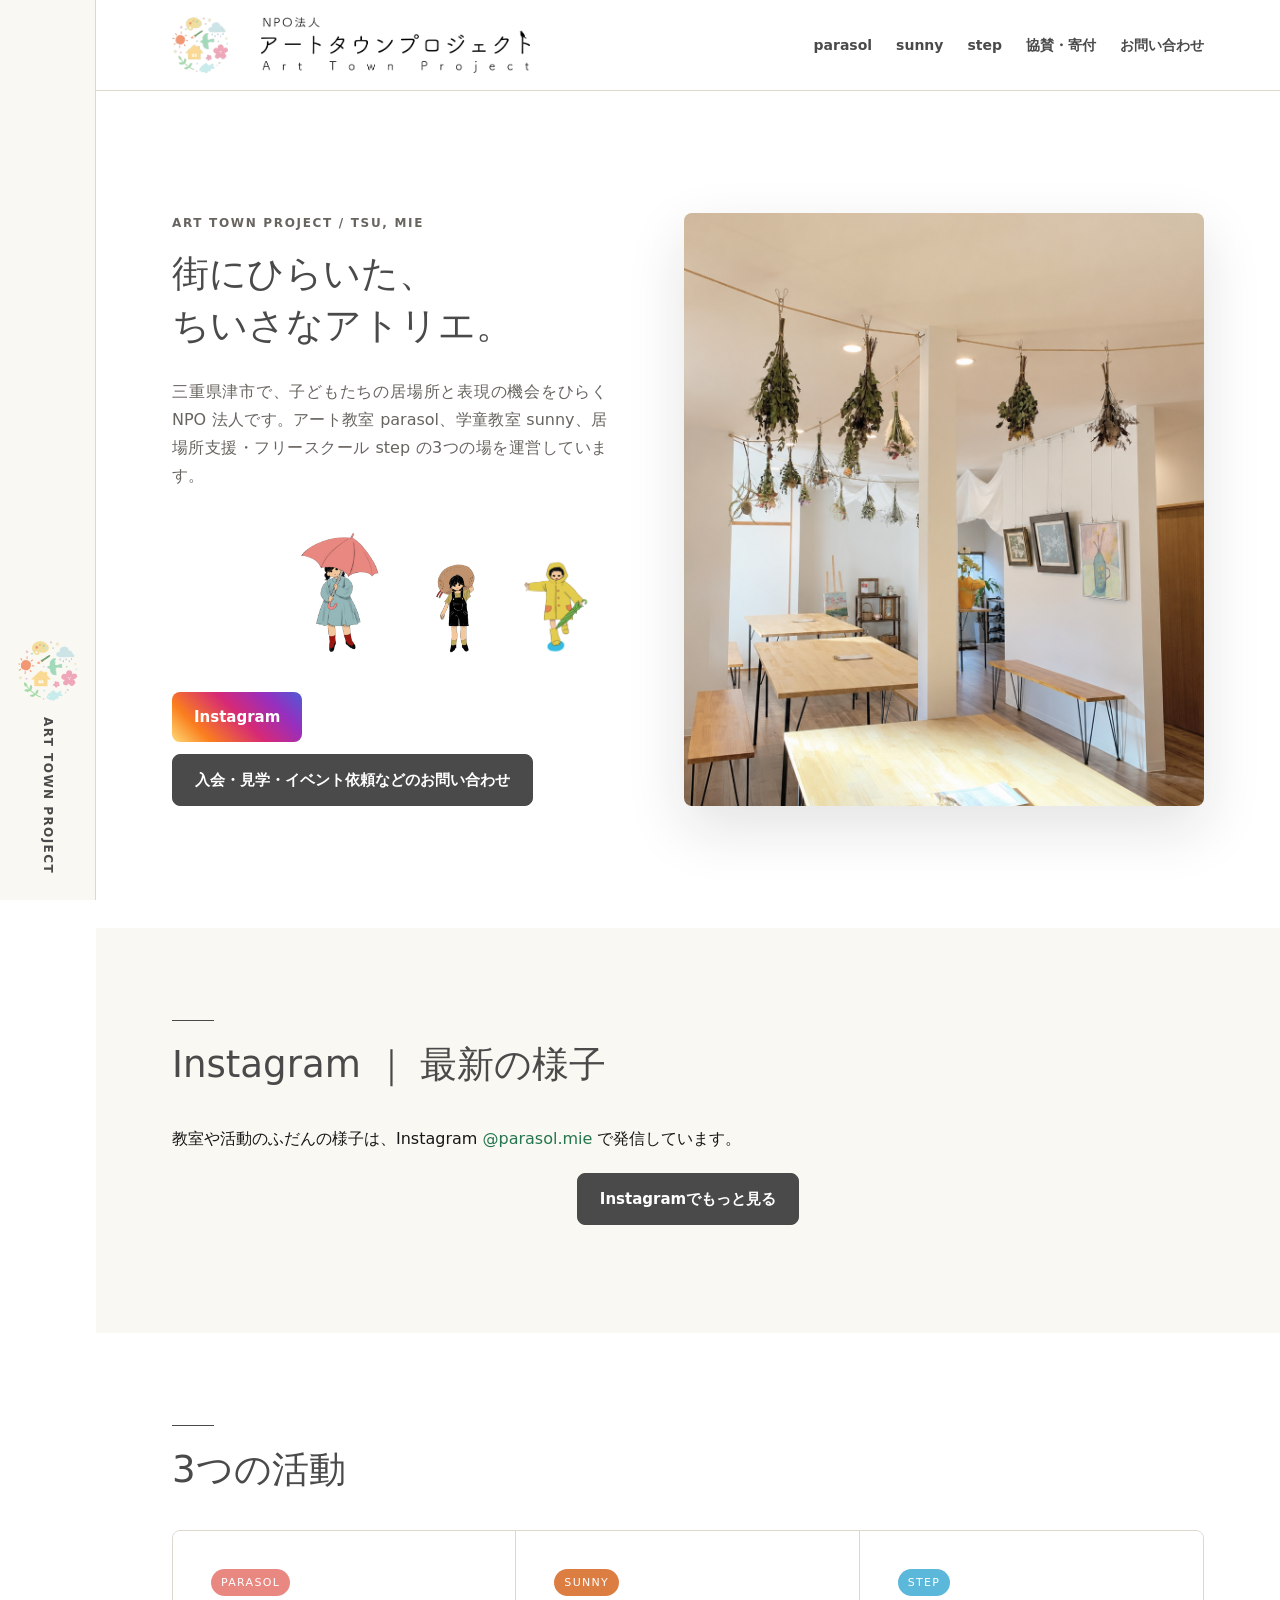
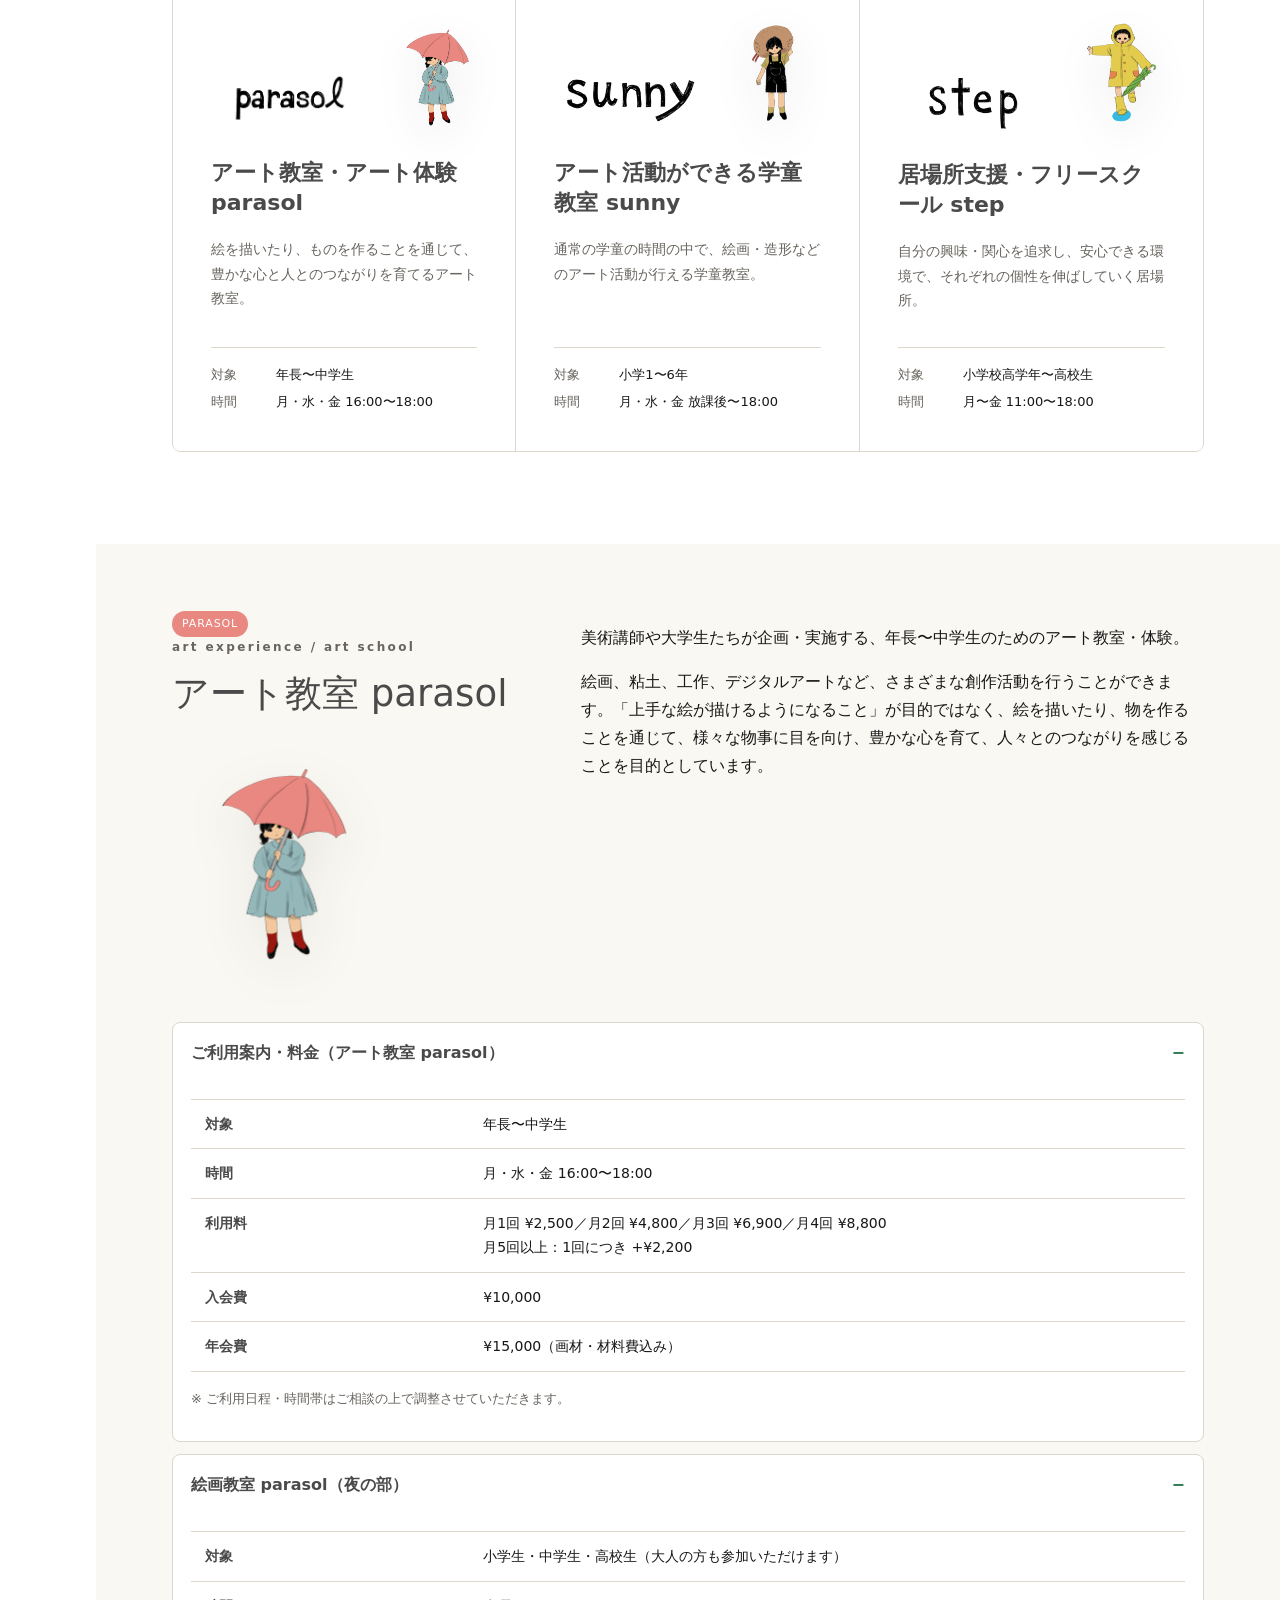
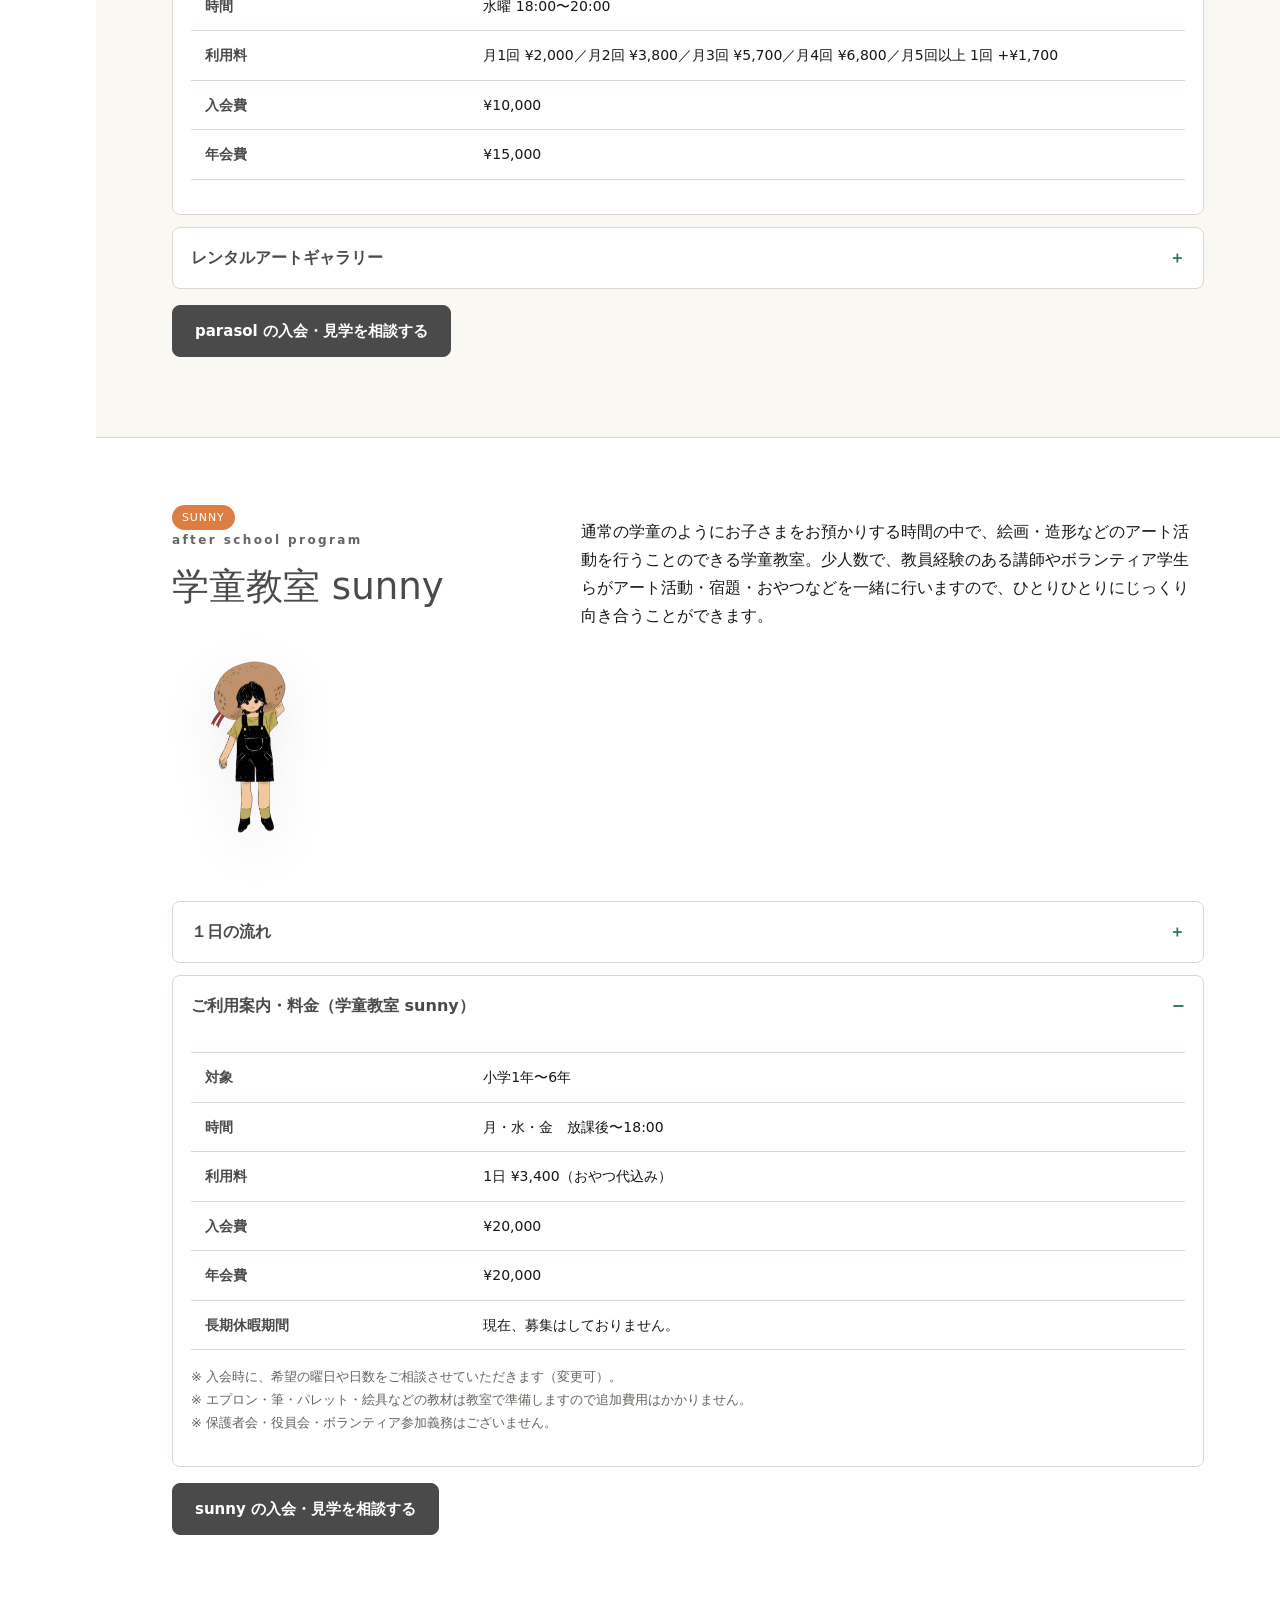
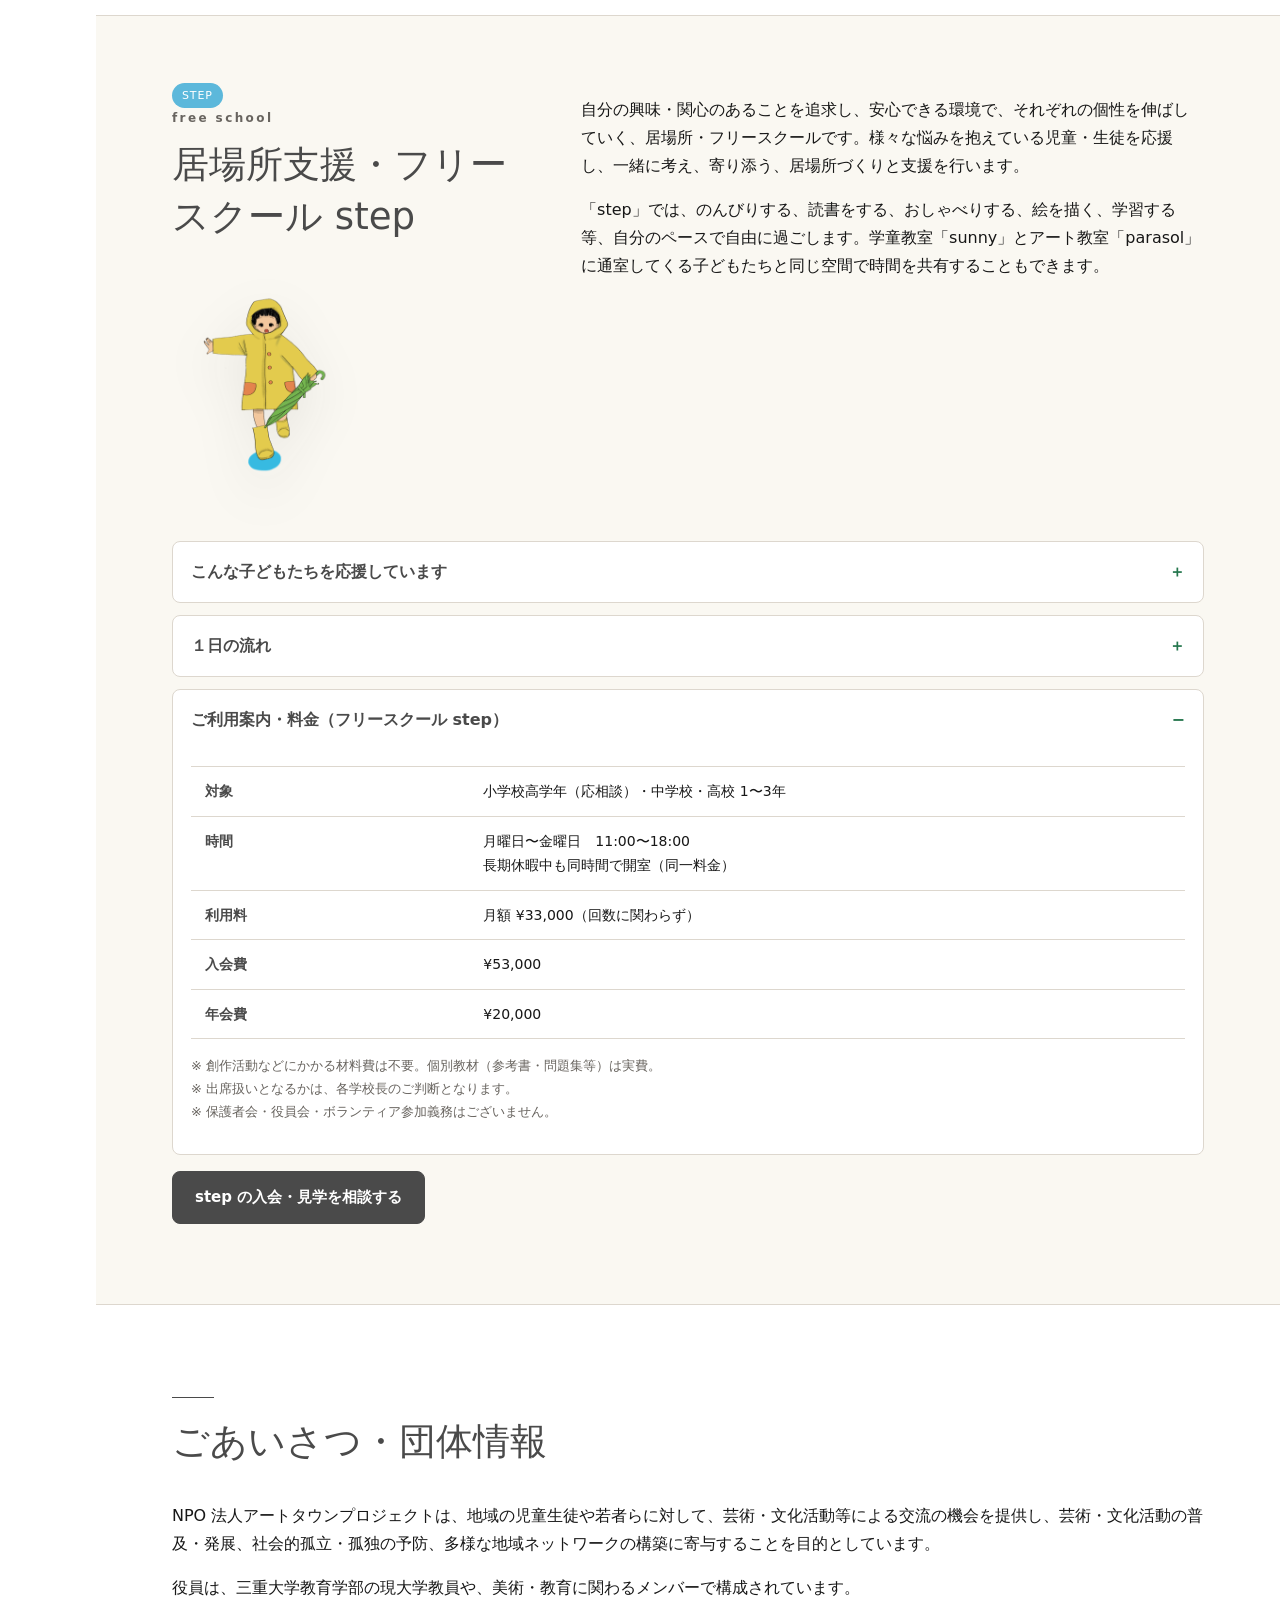
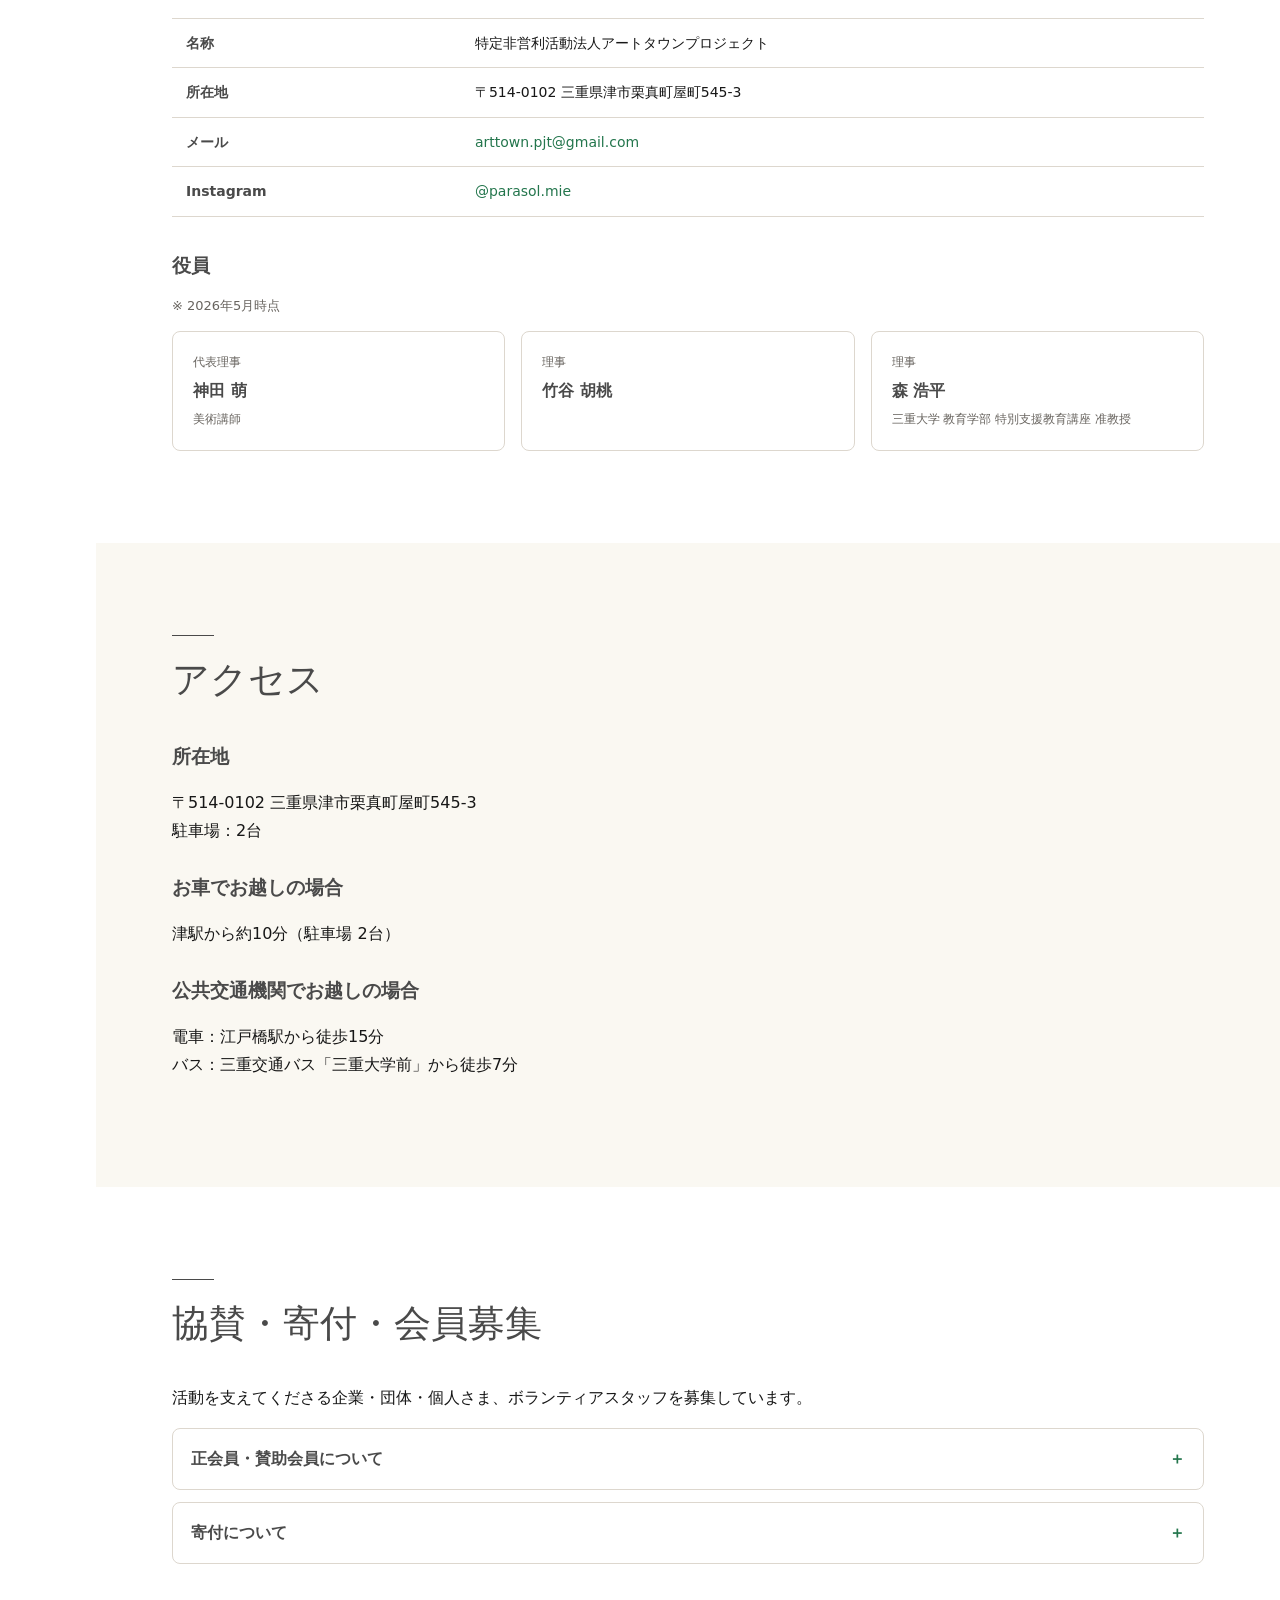
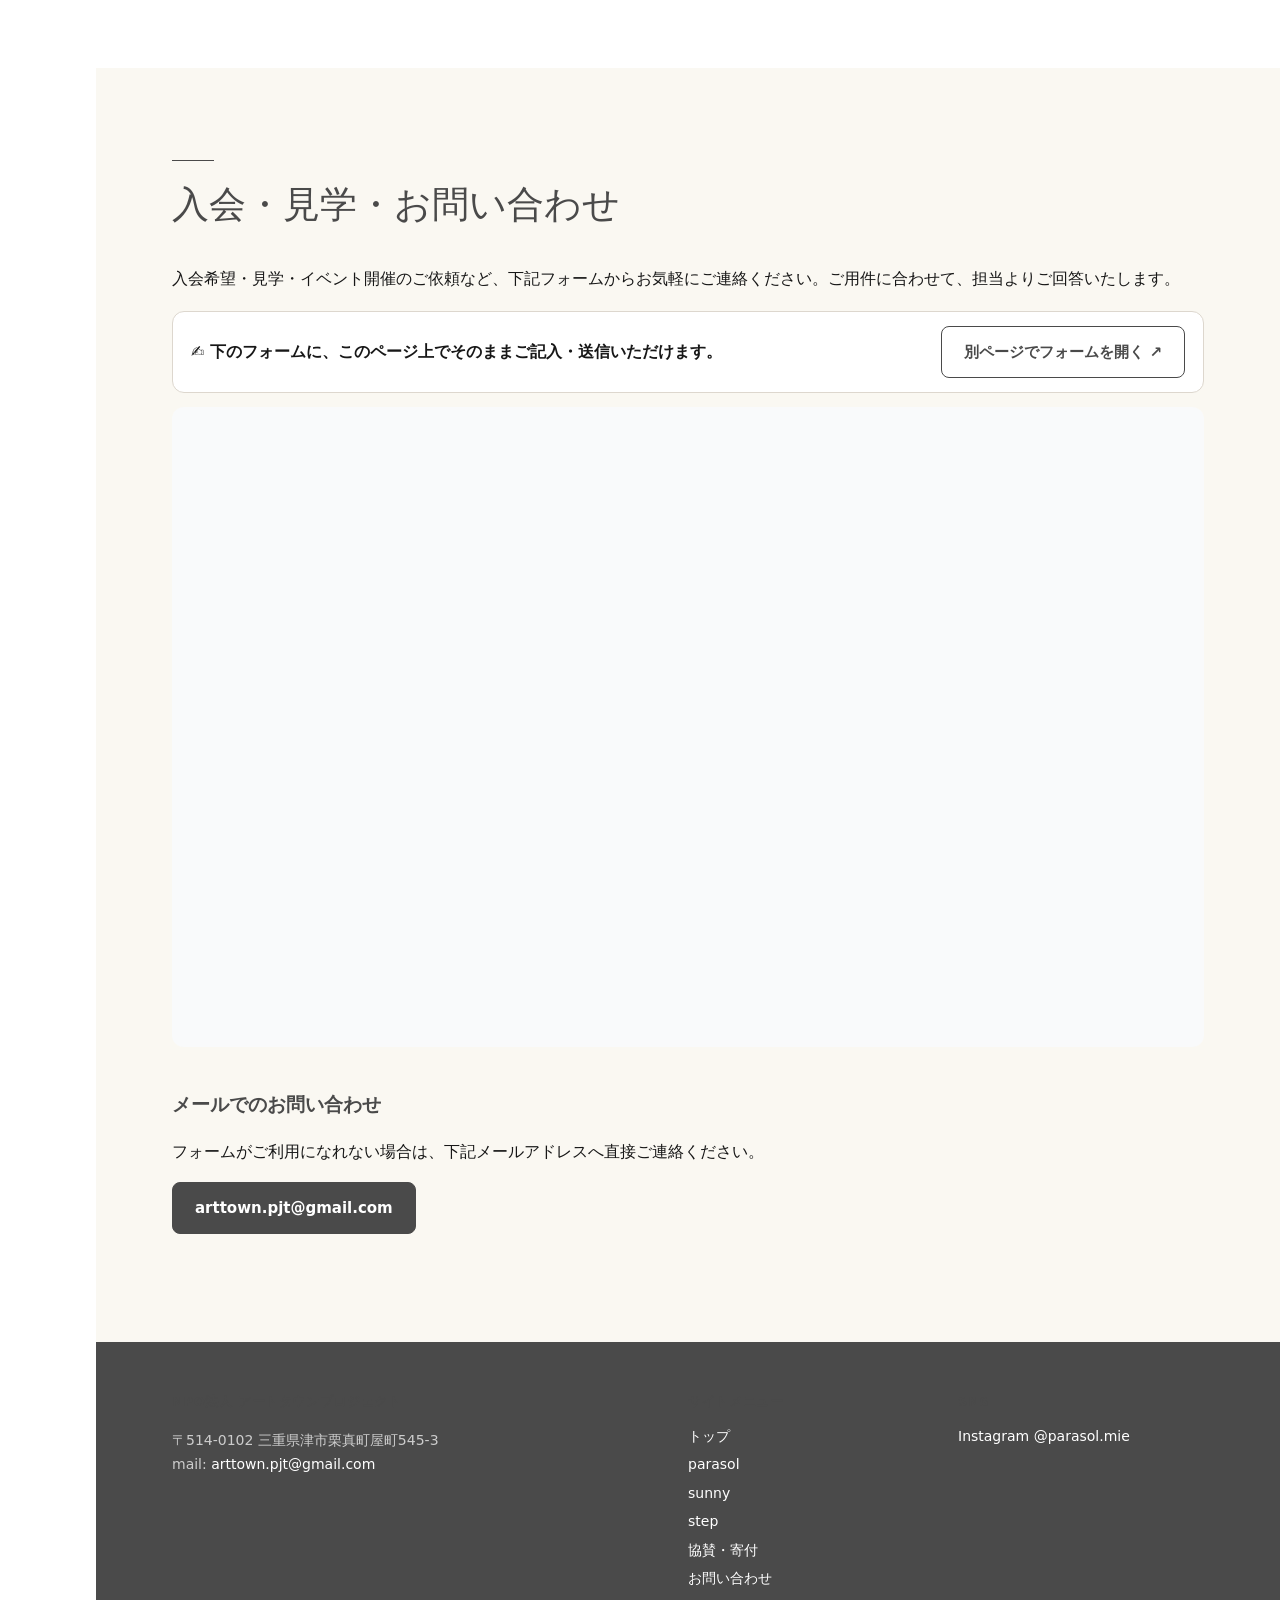
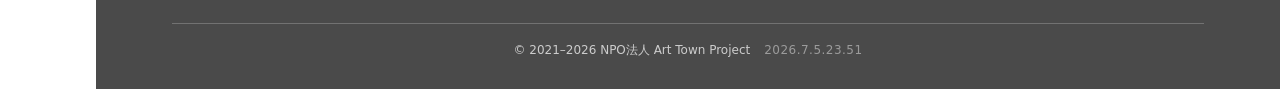
==== index.html @ 67a37d70 "sunny曜日を月水金に／step料金表の並び／ヒーローのキャラ大きさをparasolに統一 Co-Authored-By: Claude Opus 4.8 (1M context) <noreply" ====
<!DOCTYPE html>
<html lang="ja">
<head>
<meta charset="UTF-8">
<meta name="viewport" content="width=device-width, initial-scale=1.0">
<title>津市のアート教室・学童・フリースクール｜NPO法人アートタウンプロジェクト</title>
<meta name="description" content="三重県津市のNPO法人アートタウンプロジェクト。アート教室 parasol、学童教室 sunny、居場所支援・フリースクール step を運営しています。入会・見学のご相談を受け付けています。">
<link rel="canonical" href="https://arttownpjt.net/">
<meta property="og:site_name" content="NPO法人アートタウンプロジェクト">
<meta property="og:type" content="website">
<meta property="og:title" content="津市のアート教室・学童・フリースクール｜NPO法人アートタウンプロジェクト">
<meta property="og:description" content="三重県津市で、アート教室 parasol、学童教室 sunny、居場所支援・フリースクール step を運営しています。">
<meta property="og:url" content="https://arttownpjt.net/">
<meta property="og:image" content="https://arttownpjt.net/assets/img/hero-art-table.jpg">
<meta name="twitter:card" content="summary_large_image">
<meta name="twitter:title" content="津市のアート教室・学童・フリースクール｜NPO法人アートタウンプロジェクト">
<meta name="twitter:description" content="三重県津市で、子どもたちの居場所と表現の機会をひらくNPO法人です。">
<meta name="twitter:image" content="https://arttownpjt.net/assets/img/hero-art-table.jpg">
<link rel="icon" href="assets/img/logo-arttown-mark.png" type="image/png">
<link rel="apple-touch-icon" href="assets/img/logo-arttown-mark.png">
<link rel="preload" as="image" href="assets/img/hero-art-table.jpg">
<link rel="stylesheet" href="assets/css/style.css?v=20260705-20">
<script type="application/ld+json">
{
  "@context": "https://schema.org",
  "@type": "NGO",
  "@id": "https://arttownpjt.net/#organization",
  "name": "NPO法人アートタウンプロジェクト",
  "alternateName": "Art Town Project",
  "url": "https://arttownpjt.net/",
  "email": "arttown.pjt@gmail.com",
  "sameAs": ["https://www.instagram.com/parasol.mie/"],
  "address": {
    "@type": "PostalAddress",
    "postalCode": "514-0102",
    "addressRegion": "三重県",
    "addressLocality": "津市",
    "streetAddress": "栗真町屋町545-3",
    "addressCountry": "JP"
  },
  "areaServed": "三重県津市",
  "hasOfferCatalog": {
    "@type": "OfferCatalog",
    "name": "運営事業",
    "itemListElement": [
      {
        "@type": "Service",
        "name": "アート教室・アート体験 parasol",
        "serviceType": "アート教室",
        "areaServed": "三重県津市",
        "provider": {"@id": "https://arttownpjt.net/#organization"}
      },
      {
        "@type": "Service",
        "name": "アート活動ができる学童教室 sunny",
        "serviceType": "学童教室",
        "areaServed": "三重県津市",
        "provider": {"@id": "https://arttownpjt.net/#organization"}
      },
      {
        "@type": "Service",
        "name": "居場所支援・フリースクール step",
        "serviceType": "フリースクール",
        "areaServed": "三重県津市",
        "provider": {"@id": "https://arttownpjt.net/#organization"}
      }
    ]
  }
}
</script>
</head>
<body class="page-home">

<aside class="site-rail" aria-hidden="true">
  <img src="assets/img/logo-arttown-mark.png?v=2" alt="">
  <span>ART TOWN PROJECT</span>
</aside>

<header class="site-header">
  <div class="inner">
    <a href="#top" class="brand" aria-label="NPO法人アートタウンプロジェクト トップへ">
      <img src="assets/img/logo-arttown-full.png?v=6" alt="NPO法人アートタウンプロジェクト" width="358" height="56">
    </a>
    <nav class="site-nav" aria-label="メインナビ">
      <ul>
        <li><a href="#parasol">parasol</a></li>
        <li><a href="#sunny">sunny</a></li>
        <li><a href="#step">step</a></li>
        <li><a href="#others">協賛・寄付</a></li>
        <li><a href="#contact">お問い合わせ</a></li>
      </ul>
    </nav>
  </div>
</header>

<section class="hero" id="top">
  <div class="container hero-grid">
    <div class="hero-copy">
      <p class="eyebrow">ART TOWN PROJECT / TSU, MIE</p>
      <h1><span class="nw">街にひらいた、</span><br><span class="nw">ちいさなアトリエ。</span></h1>
      <p class="lead">三重県津市で、子どもたちの居場所と表現の機会をひらく NPO 法人です。アート教室 parasol、学童教室 sunny、居場所支援・フリースクール step の3つの場を運営しています。</p>
      <div class="hero-characters">
        <img src="assets/img/character-parasol.png" alt="parasol キャラクター">
        <img src="assets/img/character-sunny.png" alt="sunny キャラクター">
        <img src="assets/img/character-step.png" alt="step キャラクター">
      </div>
      <div class="cta-row">
        <a class="btn btn-instagram" href="https://www.instagram.com/parasol.mie/" target="_blank" rel="noopener">Instagram</a>
        <a class="btn btn-primary" href="#contact">入会・見学・イベント依頼などのお問い合わせ</a>
      </div>
    </div>
    <div class="hero-poster" aria-label="アート素材のイメージ"></div>
  </div>
</section>

<div class="mobile-sticky-cta" aria-label="お問い合わせへのショートカット">
  <a class="btn btn-primary" href="#contact">お問い合わせ</a>
</div>

<section id="instagram" class="alt">
  <div class="container">
    <h2 class="section-title">Instagram ｜ 最新の様子</h2>
    <p>教室や活動のふだんの様子は、Instagram <a href="https://www.instagram.com/parasol.mie/" target="_blank" rel="noopener">@parasol.mie</a> で発信しています。</p>

    <!-- Behold Instagram ウィジェット（feed: parasol.mie） -->
    <behold-widget feed-id="oumgyuxvXmc6y8mvgdTj"></behold-widget>
    <script>
      (() => {
        const d = document, s = d.createElement("script");
        s.type = "module";
        s.src = "https://w.behold.so/widget.js";
        d.head.append(s);
      })();
    </script>

    <p class="insta-more">
      <a class="btn btn-primary" href="https://www.instagram.com/parasol.mie/" target="_blank" rel="noopener">Instagramでもっと見る</a>
    </p>
  </div>
</section>

<section id="about">
  <div class="container">
    <h2 class="section-title">3つの活動</h2>
    <div class="service-grid">

      <a class="service-card parasol" href="#parasol">
        <span class="tag">PARASOL</span>
        <div class="service-identity">
          <img class="service-logo" src="assets/img/logo-parasol.png" alt="parasol" width="280" height="105">
          <img class="service-character" src="assets/img/character-parasol.png" alt="parasolのテーマキャラクター" width="445" height="482">
        </div>
        <h3>アート教室・アート体験 parasol</h3>
        <p class="desc">絵を描いたり、ものを作ることを通じて、豊かな心と人とのつながりを育てるアート教室。</p>
        <div class="meta">
          <dl>
            <dt>対象</dt><dd>年長〜中学生</dd>
            <dt>時間</dt><dd>月・水・金 16:00〜18:00</dd>
          </dl>
        </div>
      </a>

      <a class="service-card sunny" href="#sunny">
        <span class="tag">SUNNY</span>
        <div class="service-identity">
          <img class="service-logo" src="assets/img/logo-sunny.png" alt="sunny" width="280" height="90">
          <img class="service-character" src="assets/img/character-sunny.png" alt="sunnyのテーマキャラクター" width="316" height="439">
        </div>
        <h3>アート活動ができる学童教室 sunny</h3>
        <p class="desc">通常の学童の時間の中で、絵画・造形などのアート活動が行える学童教室。</p>
        <div class="meta">
          <dl>
            <dt>対象</dt><dd>小学1〜6年</dd>
            <dt>時間</dt><dd>月・水・金 放課後〜18:00</dd>
          </dl>
        </div>
      </a>

      <a class="service-card step" href="#step">
        <span class="tag">STEP</span>
        <div class="service-identity">
          <img class="service-logo" src="assets/img/logo-step.png" alt="step" width="280" height="90">
          <img class="service-character" src="assets/img/character-step.png" alt="stepのテーマキャラクター" width="408" height="501">
        </div>
        <h3>居場所支援・フリースクール step</h3>
        <p class="desc">自分の興味・関心を追求し、安心できる環境で、それぞれの個性を伸ばしていく居場所。</p>
        <div class="meta">
          <dl>
            <dt>対象</dt><dd>小学校高学年〜高校生</dd>
            <dt>時間</dt><dd>月〜金 11:00〜18:00</dd>
          </dl>
        </div>
      </a>

    </div>
  </div>
</section>

<!-- ===== Parasol ===== -->
<section class="service-block parasol alt" id="parasol">
  <div class="container">
    <div class="lead-row">
      <div class="lead-col">
        <span class="badge parasol">PARASOL</span>
        <div class="name-en">art experience / art school</div>
        <h2>アート教室 parasol</h2>
        <img class="section-character parasol-character" src="assets/img/character-parasol.png" alt="parasolのテーマキャラクター" width="445" height="482">
      </div>
      <div>
        <p>美術講師や大学生たちが企画・実施する、年長〜中学生のためのアート教室・体験。</p>
        <p>絵画、粘土、工作、デジタルアートなど、さまざまな創作活動を行うことができます。「上手な絵が描けるようになること」が目的ではなく、絵を描いたり、物を作ることを通じて、様々な物事に目を向け、豊かな心を育て、人々とのつながりを感じることを目的としています。</p>
      </div>
    </div>

    <details class="accordion" open>
      <summary>ご利用案内・料金（アート教室 parasol）</summary>
      <div class="acc-body">
        <table class="info-table">
          <tr><th>対象</th><td>年長〜中学生</td></tr>
          <tr><th>時間</th><td>月・水・金 16:00〜18:00</td></tr>
          <tr><th>利用料</th><td>
            月1回 ¥2,500／月2回 ¥4,800／月3回 ¥6,900／月4回 ¥8,800<br>
            月5回以上：1回につき +¥2,200
          </td></tr>
          <tr><th>入会費</th><td>¥10,000</td></tr>
          <tr><th>年会費</th><td>¥15,000（画材・材料費込み）</td></tr>
        </table>
        <p class="note">※ ご利用日程・時間帯はご相談の上で調整させていただきます。</p>
      </div>
    </details>

    <details class="accordion" open>
      <summary>絵画教室 parasol（夜の部）</summary>
      <div class="acc-body">
        <table class="info-table">
          <tr><th>対象</th><td>小学生・中学生・高校生（大人の方も参加いただけます）</td></tr>
          <tr><th>時間</th><td>水曜 18:00〜20:00</td></tr>
          <tr><th>利用料</th><td>月1回 ¥2,000／月2回 ¥3,800／月3回 ¥5,700／月4回 ¥6,800／月5回以上 1回 +¥1,700</td></tr>
          <tr><th>入会費</th><td>¥10,000</td></tr>
          <tr><th>年会費</th><td>¥15,000</td></tr>
        </table>
      </div>
    </details>

    <details class="accordion">
      <summary>レンタルアートギャラリー</summary>
      <div class="acc-body">
        <p>個人でも、団体でも、あなたの作品を展示してみませんか？お気軽にご相談ください。</p>
        <table class="info-table">
          <tr><th>半日</th><td>¥3,000</td></tr>
          <tr><th>一日</th><td>¥6,000</td></tr>
        </table>
        <p class="note">物販も可能です。</p>
      </div>
    </details>

    <p class="mt-2"><a class="btn btn-primary" href="#contact">parasol の入会・見学を相談する</a></p>
  </div>
</section>

<!-- ===== Sunny ===== -->
<section class="service-block sunny" id="sunny">
  <div class="container">
    <div class="lead-row">
      <div class="lead-col">
        <span class="badge sunny">SUNNY</span>
        <div class="name-en">after school program</div>
        <h2>学童教室 sunny</h2>
        <img class="section-character sunny-character" src="assets/img/character-sunny.png" alt="sunnyのテーマキャラクター" width="316" height="439">
      </div>
      <div>
        <p>通常の学童のようにお子さまをお預かりする時間の中で、絵画・造形などのアート活動を行うことのできる学童教室。少人数で、教員経験のある講師やボランティア学生らがアート活動・宿題・おやつなどを一緒に行いますので、ひとりひとりにじっくり向き合うことができます。</p>
      </div>
    </div>

    <details class="accordion">
      <summary>１日の流れ</summary>
      <div class="acc-body">
        <ul class="timeline">
          <li><span class="time">14:30〜</span><span>放課後に入室。手洗いうがい、宿題・学習タイム（学生ボランティアが補助）。</span></li>
          <li><span class="time">15:00〜</span><span>その日の予定や連絡事項、おやつタイム。</span></li>
          <li><span class="time">15:30〜</span><span>室内や広場で自由遊び・レクリエーション。</span></li>
          <li><span class="time">16:00〜</span><span>アート活動担当のもと、テーマに沿った活動。</span></li>
          <li><span class="time">18:00</span><span>お迎え。</span></li>
        </ul>
      </div>
    </details>

    <details class="accordion" open>
      <summary>ご利用案内・料金（学童教室 sunny）</summary>
      <div class="acc-body">
        <table class="info-table">
          <tr><th>対象</th><td>小学1年〜6年</td></tr>
          <tr><th>時間</th><td>月・水・金　放課後〜18:00</td></tr>
          <tr><th>利用料</th><td>1日 ¥3,400（おやつ代込み）</td></tr>
          <tr><th>入会費</th><td>¥20,000</td></tr>
          <tr><th>年会費</th><td>¥20,000</td></tr>
          <tr><th>長期休暇期間</th><td>現在、募集はしておりません。</td></tr>
        </table>
        <p class="note">※ 入会時に、希望の曜日や日数をご相談させていただきます（変更可）。<br>
        ※ エプロン・筆・パレット・絵具などの教材は教室で準備しますので追加費用はかかりません。<br>
        ※ 保護者会・役員会・ボランティア参加義務はございません。</p>
      </div>
    </details>

    <p class="mt-2"><a class="btn btn-primary" href="#contact">sunny の入会・見学を相談する</a></p>
  </div>
</section>

<!-- ===== Step ===== -->
<section class="service-block step alt" id="step">
  <div class="container">
    <div class="lead-row">
      <div class="lead-col">
        <span class="badge step">STEP</span>
        <div class="name-en">free school</div>
        <h2>居場所支援・フリースクール step</h2>
        <img class="section-character step-character" src="assets/img/character-step.png" alt="stepのテーマキャラクター" width="408" height="501">
      </div>
      <div>
        <p>自分の興味・関心のあることを追求し、安心できる環境で、それぞれの個性を伸ばしていく、居場所・フリースクールです。様々な悩みを抱えている児童・生徒を応援し、一緒に考え、寄り添う、居場所づくりと支援を行います。</p>
        <p>「step」では、のんびりする、読書をする、おしゃべりする、絵を描く、学習する等、自分のペースで自由に過ごします。学童教室「sunny」とアート教室「parasol」に通室してくる子どもたちと同じ空間で時間を共有することもできます。</p>
      </div>
    </div>

    <details class="accordion">
      <summary>こんな子どもたちを応援しています</summary>
      <div class="acc-body">
        <ul>
          <li>学校に通う気が起こらない</li>
          <li>友達や先生とうまくいかず通えない</li>
          <li>家で学習ができない</li>
          <li>興味のあることを見つけられない</li>
          <li>勉強したいけど、わからないことが沢山あって困っている</li>
          <li>何もする気が起こらない</li>
        </ul>
      </div>
    </details>

    <details class="accordion">
      <summary>１日の流れ</summary>
      <div class="acc-body">
        <ul class="timeline">
          <li><span class="time">11:00頃〜</span><span>来室時間は自由。荷物を置いて、一呼吸しましょう。個別にその日の予定を一緒に考えます。お昼ご飯持参可。</span></li>
          <li><span class="time">13:00〜</span><span>自分の取り組みたいことや課題、外で遊ぶ、お話する等、自由に活動。</span></li>
          <li><span class="time">15:30〜</span><span>sunny / parasol の子どもたちも来室、同じ空間で時間を共有。</span></li>
          <li><span class="time">16:00〜</span><span>アート活動を希望の方は、担当のもと、テーマに沿った活動。</span></li>
          <li><span class="time">17:30〜</span><span>片付け、帰りの準備ができた人から帰宅、お迎え。</span></li>
        </ul>
      </div>
    </details>

    <details class="accordion" open>
      <summary>ご利用案内・料金（フリースクール step）</summary>
      <div class="acc-body">
        <table class="info-table">
          <tr><th>対象</th><td>小学校高学年（応相談）・中学校・高校 1〜3年</td></tr>
          <tr><th>時間</th><td>月曜日〜金曜日　11:00〜18:00<br>長期休暇中も同時間で開室（同一料金）</td></tr>
          <tr><th>利用料</th><td>月額 ¥33,000（回数に関わらず）</td></tr>
          <tr><th>入会費</th><td>¥53,000</td></tr>
          <tr><th>年会費</th><td>¥20,000</td></tr>
        </table>
        <p class="note">※ 創作活動などにかかる材料費は不要。個別教材（参考書・問題集等）は実費。<br>
        ※ 出席扱いとなるかは、各学校長のご判断となります。<br>
        ※ 保護者会・役員会・ボランティア参加義務はございません。</p>
      </div>
    </details>

    <p class="mt-2"><a class="btn btn-primary" href="#contact">step の入会・見学を相談する</a></p>
  </div>
</section>

<!-- ===== ごあいさつ + 団体 ===== -->
<section id="about-detail">
  <div class="container">
    <h2 class="section-title">ごあいさつ・団体情報</h2>
    <p>NPO 法人アートタウンプロジェクトは、地域の児童生徒や若者らに対して、芸術・文化活動等による交流の機会を提供し、芸術・文化活動の普及・発展、社会的孤立・孤独の予防、多様な地域ネットワークの構築に寄与することを目的としています。</p>
    <p>役員は、三重大学教育学部の現大学教員や、美術・教育に関わるメンバーで構成されています。</p>

    <table class="info-table mt-2">
      <tr><th>名称</th><td>特定非営利活動法人アートタウンプロジェクト</td></tr>
      <tr><th>所在地</th><td>〒514-0102 三重県津市栗真町屋町545-3</td></tr>
      <tr><th>メール</th><td><a href="mailto:arttown.pjt@gmail.com">arttown.pjt@gmail.com</a></td></tr>
      <tr><th>Instagram</th><td><a href="https://www.instagram.com/parasol.mie/" target="_blank" rel="noopener">@parasol.mie</a></td></tr>
    </table>

    <h3 class="mt-4">役員</h3>
    <p class="note">※ 2026年5月時点</p>
    <div class="members">
      <div class="member">
        <div class="role">代表理事</div>
        <div class="name">神田 萌</div>
        <div class="affil">美術講師</div>
      </div>
      <div class="member">
        <div class="role">理事</div>
        <div class="name">竹谷 胡桃</div>
        <div class="affil"></div>
      </div>
      <div class="member">
        <div class="role">理事</div>
        <div class="name">森 浩平</div>
        <div class="affil">三重大学 教育学部 特別支援教育講座 准教授</div>
      </div>
    </div>
  </div>
</section>

<!-- ===== アクセス ===== -->
<section class="alt" id="access">
  <div class="container">
    <h2 class="section-title">アクセス</h2>
    <div class="access-grid">
      <div>
        <h3 class="mt-0">所在地</h3>
        <p>〒514-0102 三重県津市栗真町屋町545-3<br>駐車場：2台</p>
        <h3>お車でお越しの場合</h3>
        <p>津駅から約10分（駐車場 2台）</p>
        <h3>公共交通機関でお越しの場合</h3>
        <p>電車：江戸橋駅から徒歩15分<br>バス：三重交通バス「三重大学前」から徒歩7分</p>
      </div>
      <div>
        <iframe
          src="https://www.google.com/maps?q=%E4%B8%89%E9%87%8D%E7%9C%8C%E6%B4%A5%E5%B8%82%E6%A0%97%E7%9C%9F%E7%94%BA%E5%B1%8B%E7%94%BA545-3&output=embed"
          width="100%" height="320" style="border:0; border-radius: 12px;"
          loading="lazy" referrerpolicy="no-referrer-when-downgrade"></iframe>
      </div>
    </div>
  </div>
</section>

<!-- ===== Others（協賛・寄付） ===== -->
<section id="others">
  <div class="container">
    <h2 class="section-title">協賛・寄付・会員募集</h2>
    <p>活動を支えてくださる企業・団体・個人さま、ボランティアスタッフを募集しています。</p>

    <details class="accordion">
      <summary>正会員・賛助会員について</summary>
      <div class="acc-body">
        <h3>正会員</h3>
        <p>法人の目的に賛同して入会した個人および団体の会員です。入会金・年会費は不要。ボランティア参加、総会での議決権が付与されます。</p>
        <h3>賛助会員</h3>
        <p>活動目的や内容に賛同し応援してくださる会員。年 10,000 円（1口）からご支援いただけます。</p>
      </div>
    </details>

    <details class="accordion">
      <summary>寄付について</summary>
      <div class="acc-body">
        <p>会員でなくとも、寄付によって活動をご支援いただくことができます。ご都合の良いときに、ご自由な金額・回数で。</p>
        <table class="info-table">
          <tr><th>銀行名</th><td>百五銀行 津駅前（ツエキマエ）支店　店番 502</td></tr>
          <tr><th>口座番号</th><td>普通 956869</td></tr>
          <tr><th>口座名義</th><td>特定非営利活動法人アートタウンプロジェクト</td></tr>
        </table>
        <p class="note">※ 振込画面には「トクヒ）アートタウンプロジェクト」と表記されます。</p>
      </div>
    </details>

  </div>
</section>

<!-- ===== Contact ===== -->
<section class="alt" id="contact">
  <div class="container">
    <h2 class="section-title">入会・見学・お問い合わせ</h2>
    <p>入会希望・見学・イベント開催のご依頼など、下記フォームからお気軽にご連絡ください。ご用件に合わせて、担当よりご回答いたします。</p>

    <div class="form-guide">
      <p>✍️ <strong>下のフォームに、このページ上でそのままご記入・送信いただけます。</strong></p>
      <a class="btn" href="https://docs.google.com/forms/d/e/1FAIpQLSdqSnf30xkidYChfLvNHh0Q7wDQVeK4va0YnEApu-60J0ErVg/viewform" target="_blank" rel="noopener">別ページでフォームを開く ↗</a>
    </div>

    <iframe
      src="https://docs.google.com/forms/d/e/1FAIpQLSdqSnf30xkidYChfLvNHh0Q7wDQVeK4va0YnEApu-60J0ErVg/viewform?embedded=true"
      loading="lazy"
      width="100%" height="640" frameborder="0" marginheight="0" marginwidth="0" style="border:0; border-radius: 12px; background: #f9fafb;">
      読み込み中…
    </iframe>

    <h3 class="mt-4">メールでのお問い合わせ</h3>
    <p>フォームがご利用になれない場合は、下記メールアドレスへ直接ご連絡ください。</p>
    <p><a class="btn btn-primary" href="mailto:arttown.pjt@gmail.com">arttown.pjt@gmail.com</a></p>
  </div>
</section>

<footer class="site-footer">
  <div class="container">
    <div class="grid">
      <div>
        <h4>NPO法人 アートタウンプロジェクト</h4>
        <p>〒514-0102 三重県津市栗真町屋町545-3<br>
        mail: <a href="mailto:arttown.pjt@gmail.com">arttown.pjt@gmail.com</a></p>
      </div>
      <div>
        <h4>サイトメニュー</h4>
        <ul>
          <li><a href="#top">トップ</a></li>
          <li><a href="#parasol">parasol</a></li>
          <li><a href="#sunny">sunny</a></li>
          <li><a href="#step">step</a></li>
          <li><a href="#others">協賛・寄付</a></li>
          <li><a href="#contact">お問い合わせ</a></li>
        </ul>
      </div>
      <div>
        <h4>SNS</h4>
        <ul>
          <li><a href="https://www.instagram.com/parasol.mie/" target="_blank" rel="noopener">Instagram @parasol.mie</a></li>
        </ul>
      </div>
    </div>
    <div class="copy">© 2021–<span id="copyright-year">2026</span> NPO法人 Art Town Project<span class="ver">2026.7.5.23.51</span></div>
  </div>
</footer>

<script src="assets/js/footer-year.js"></script>
</body>
</html>
---- assets/css/style.css ----
/* arttownpjt.net renewal — base style (2026-05-29 v0) */

:root {
  color-scheme: light only;
  --c-bg:        #ffffff;
  --c-text:      #171717;
  --c-muted:     #68645f;
  --c-heading:   #4a4a4a;
  --c-accent:    #24764d;
  --c-parasol:   #e98881;
  --c-sunny:     #dc7d42;
  --c-step:      #5cb8db;
  --c-line:      #ddd7ce;
  --c-soft-bg:   #faf8f2;
  --c-focus:     #111827;
  --max-w:       1160px;
  --r-md:        8px;
  --r-lg:        8px;
}

* { box-sizing: border-box; }
html, body { margin: 0; padding: 0; }
body {
  font-family: "Hiragino Sans", "Hiragino Kaku Gothic ProN", "Yu Gothic", "Meiryo", system-ui, -apple-system, sans-serif;
  color: var(--c-text);
  background: var(--c-bg);
  line-height: 1.75;
  font-size: 16px;
  -webkit-font-smoothing: antialiased;
}
img { max-width: 100%; height: auto; display: block; }
a { color: var(--c-accent); text-decoration: none; }
a:hover { text-decoration: underline; }
a:focus-visible,
button:focus-visible,
summary:focus-visible {
  outline: 3px solid var(--c-focus);
  outline-offset: 3px;
}

.container {
  max-width: var(--max-w);
  margin: 0 auto;
  padding: 0 clamp(22px, 5vw, 72px);
}

/* ===== Gallery rail ===== */
.site-rail {
  position: fixed;
  inset: 0 auto 0 0;
  z-index: 60;
  width: 96px;
  padding: 26px 16px;
  border-right: 1px solid var(--c-line);
  background: var(--c-soft-bg);
  display: flex;
  flex-direction: column;
  justify-content: flex-end;
  align-items: center;
  gap: 16px;
}
.site-rail img {
  width: 60px;
  height: 60px;
  object-fit: contain;
}
.site-rail span {
  writing-mode: vertical-rl;
  color: var(--c-heading);
  font-size: 12px;
  font-weight: 800;
  letter-spacing: .12em;
}
@media (min-width: 921px) {
  body { padding-left: 96px; }
}
@media (max-width: 920px) {
  .site-rail { display: none; }
}

/* ===== Header ===== */
.site-header {
  border-bottom: 1px solid var(--c-line);
  background: rgba(255, 255, 255, .9);
  position: sticky; top: 0; z-index: 50;
  backdrop-filter: saturate(120%) blur(10px);
}
.site-header .inner {
  display: flex; align-items: center; justify-content: space-between;
  padding: 17px clamp(22px, 5vw, 72px);
  max-width: var(--max-w);
  margin: 0 auto;
}
.site-header .brand {
  display: block;
  color: var(--c-heading);
}
.site-header .brand { display: flex; align-items: center; }
.site-header .brand img {
  display: block;
  height: 56px;
  width: auto;
  max-width: 62vw;
}
.site-nav ul {
  list-style: none; padding: 0; margin: 0;
  display: flex; gap: clamp(14px, 2vw, 24px);
  font-size: 14px;
}
.site-nav a {
  color: var(--c-heading); font-weight: 800;
}
.site-nav a:hover { color: var(--c-accent); text-decoration: none; }

@media (max-width: 720px) {
  .site-header .inner { align-items: flex-start; gap: 14px; flex-direction: column; }
  .site-header .brand img { height: 42px; width: auto; }
  .site-nav ul { gap: 14px; font-size: 13px; flex-wrap: wrap; justify-content: flex-start; }
}

/* ===== Hero ===== */
.hero {
  min-height: calc(100vh - 96px);
  padding: clamp(78px, 9.5vw, 138px) 0 clamp(78px, 9.5vw, 128px);
  display: grid;
  align-items: center;
  background: #fff;
}
.hero-grid {
  display: grid;
  grid-template-columns: minmax(0, 1fr) minmax(340px, 520px);
  gap: clamp(40px, 6vw, 84px);
  align-items: stretch;
}
.eyebrow {
  color: var(--c-muted);
  font-size: 12px;
  font-weight: 900;
  letter-spacing: .14em;
  margin: 0 0 14px;
}
.hero h1 {
  max-width: 620px;
  font-size: clamp(23px, 2.9vw, 39px);
  color: var(--c-heading);
  margin: 0 0 26px;
  letter-spacing: 0;
  line-height: 1.4;
  font-weight: 500;
}
.hero h1 .nw { white-space: nowrap; }
.hero p.lead {
  font-size: 16px; color: var(--c-muted); margin: 0 0 30px; max-width: 590px;
  text-align: justify;
  text-justify: inter-character;
}
.hero-characters {
  display: flex;
  justify-content: flex-end;
  align-items: flex-end;
  gap: 8px;
  max-width: 590px;
  margin: 0 0 22px;
}
.hero-characters img { width: auto; }
.hero-characters img:nth-child(1) { height: 150px; } /* parasol（傘込み・基準） */
.hero-characters img:nth-child(2) { height: 116px; } /* sunny：人物をparasolに合わせ縮小 */
.hero-characters img:nth-child(3) { height: 122px; } /* step：人物をparasolに合わせ縮小 */
@media (max-width: 720px) {
  .hero-characters img:nth-child(1) { height: 112px; }
  .hero-characters img:nth-child(2) { height: 87px; }
  .hero-characters img:nth-child(3) { height: 91px; }
}
.hero .cta-row {
  display: flex; gap: 12px; flex-wrap: wrap;
}
.hero-poster {
  position: relative;
  min-height: 420px;
  height: 100%;
  border-radius: var(--r-lg);
  background: url("../img/hero-atelier.jpg") center / cover no-repeat;
  box-shadow: 0 22px 60px rgba(23,23,23,.12);
}
.hero-poster::before {
  content: "";
  position: absolute;
  inset: -18px 18px 18px -18px;
  z-index: -1;
  border: 1px solid var(--c-line);
  border-radius: var(--r-lg);
}
@media (max-width: 720px) {
  .hero {
    min-height: 0;
    padding: 42px 0 44px;
  }
  .hero-grid {
    grid-template-columns: 1fr;
  }
  .hero h1 {
    font-size: clamp(30px, 10vw, 44px);
  }
  .hero-poster {
    min-height: 260px;
    aspect-ratio: 16 / 10;
  }
  .hero-poster::before {
    inset: -12px 12px 12px -12px;
  }
}

/* ===== Buttons ===== */
.btn {
  display: inline-block; padding: 12px 22px; border-radius: var(--r-md);
  font-weight: 800; font-size: 15px;
  border: 1.5px solid var(--c-heading); color: var(--c-heading); background: #fff;
  transition: all .15s ease;
}
.btn:hover { background: var(--c-heading); color: #fff; text-decoration: none; }
.btn-primary { background: var(--c-heading); color: #fff; }
.btn-instagram {
  border: none;
  color: #fff;
  background: linear-gradient(45deg, #feda75 0%, #fa7e1e 22%, #d62976 52%, #962fbf 78%, #4f5bd5 100%);
}
.btn-instagram:hover { color: #fff; background: linear-gradient(45deg, #feda75 0%, #fa7e1e 22%, #d62976 52%, #962fbf 78%, #4f5bd5 100%); filter: brightness(1.06); }
.btn-primary:hover { background: var(--c-accent); border-color: var(--c-accent); }
.mobile-sticky-cta { display: none; }
@media (max-width: 720px) {
  body { padding-bottom: 72px; }
  .mobile-sticky-cta {
    position: fixed;
    left: 0; right: 0; bottom: 0;
    z-index: 80;
    display: flex;
    justify-content: center;
    padding: 10px 16px calc(10px + env(safe-area-inset-bottom));
    background: rgba(255,255,255,.94);
    border-top: 1px solid var(--c-line);
    backdrop-filter: blur(8px);
  }
  .mobile-sticky-cta .btn {
    width: min(100%, 420px);
    text-align: center;
  }
}

/* ===== Section ===== */
section { padding: clamp(58px, 8vw, 92px) 0; }
section.alt { background: var(--c-soft-bg); }
h2.section-title {
  font-size: clamp(23px, 2.9vw, 39px);
  font-weight: 500;
  color: var(--c-heading);
  margin: 0 0 34px;
  line-height: 1.4;
  letter-spacing: 0;
  position: relative;
  padding-left: 0;
}
h2.section-title::before {
  content: "";
  display: block;
  width: 42px;
  height: 1px;
  margin-bottom: 18px;
  background: var(--c-heading);
  position: static;
}
h3 { color: var(--c-heading); font-size: 19px; margin: 26px 0 12px; }

/* ===== 3 service cards ===== */
.service-grid {
  display: grid; gap: 0;
  grid-template-columns: repeat(auto-fit, minmax(280px, 1fr));
  border: 1px solid var(--c-line);
  border-radius: var(--r-lg);
  overflow: hidden;
}
.service-card {
  background: #fff;
  border: 0;
  border-right: 1px solid var(--c-line);
  border-radius: 0;
  padding: clamp(24px, 4vw, 38px);
  display: flex; flex-direction: column;
  transition: transform .15s ease, box-shadow .15s ease;
  position: relative;
  overflow: hidden;
}
.service-card:last-child { border-right: 0; }
.service-card:hover {
  transform: none;
  box-shadow: inset 0 0 0 999px rgba(250,248,242,.58);
  text-decoration: none;
}
.service-card .tag {
  font-size: 11px; letter-spacing: 0.12em; color: #fff;
  background: var(--c-accent);
  padding: 4px 10px; border-radius: 999px; align-self: flex-start;
}
.service-card.parasol .tag { background: var(--c-parasol); }
.service-card.sunny   .tag { background: var(--c-sunny); }
.service-card.step    .tag { background: var(--c-step); }

.service-card .service-identity {
  min-height: 132px;
  display: flex;
  align-items: flex-end;
  justify-content: space-between;
  gap: 16px;
  margin: 12px 0 8px;
}
.form-guide {
  display: flex;
  align-items: center;
  justify-content: space-between;
  flex-wrap: wrap;
  gap: 12px 18px;
  background: #fff;
  border: 1px solid var(--c-line);
  border-radius: 12px;
  padding: 14px 18px;
  margin: 18px 0 14px;
}
.form-guide p { margin: 0; }
.form-guide .btn { white-space: nowrap; flex-shrink: 0; }

behold-widget { display: block; margin-top: 20px; }
.insta-more { text-align: center; margin-top: 20px; }

.service-card .service-logo {
  width: min(172px, 58%);
  height: 62px;
  object-fit: contain;
  object-position: left center;
  margin: 0 0 8px;
  image-rendering: auto;
}
.service-card .service-character {
  width: auto;
  max-width: 42%;
  height: 132px;
  object-fit: contain;
  object-position: right bottom;
  filter: drop-shadow(0 16px 22px rgba(23,23,23,.08));
}
.service-card.sunny .service-character {
  height: 126px;
}
.service-card.step .service-character {
  height: 134px;
}
.service-card h3 { margin: 10px 0 6px; font-size: 22px; line-height: 1.35; }
.service-card .desc { color: var(--c-muted); font-size: 14px; flex: 1; }
.service-card .meta {
  border-top: 1px solid var(--c-line); margin-top: 20px; padding-top: 16px;
  font-size: 13px; color: var(--c-text);
}
.service-card .meta dl { margin: 0; display: grid; grid-template-columns: 5em 1fr; row-gap: 4px; }
.service-card .meta dt { color: var(--c-muted); }
.service-card .meta dd { margin: 0; }
@media (max-width: 899px) {
  .service-card {
    border-right: 0;
    border-bottom: 1px solid var(--c-line);
  }
  .service-card:last-child { border-bottom: 0; }
}

/* ===== Info table ===== */
.info-table {
  width: 100%; border-collapse: collapse; margin: 16px 0;
  font-size: 14px;
  background: #fff;
  border-top: 1px solid var(--c-line);
}
.info-table th, .info-table td {
  text-align: left; padding: 12px 14px; border-bottom: 1px solid var(--c-line);
  vertical-align: top;
}
.info-table th {
  width: 28%; background: #fff; color: var(--c-heading); font-weight: 800;
}
@media (max-width: 560px) {
  .info-table,
  .info-table tbody,
  .info-table tr,
  .info-table th,
  .info-table td {
    display: block;
    width: 100%;
  }
  .info-table th {
    padding-bottom: 4px;
    border-bottom: 0;
  }
  .info-table td {
    padding-top: 4px;
  }
}

/* ===== Timeline (1日の流れ) ===== */
.timeline { list-style: none; padding: 0; margin: 12px 0; }
.timeline li {
  display: grid; grid-template-columns: 110px 1fr; gap: 16px;
  padding: 14px 0; border-bottom: 1px dashed var(--c-line);
}
.timeline li:last-child { border-bottom: 0; }
.timeline .time {
  color: var(--c-accent); font-weight: 700; font-size: 14px;
}

/* ===== Members ===== */
.members {
  display: grid; gap: 16px;
  grid-template-columns: repeat(auto-fit, minmax(200px, 1fr));
}
.member {
  background: #fff; border: 1px solid var(--c-line); border-radius: var(--r-md);
  padding: 20px;
}
.member .role { font-size: 12px; color: var(--c-muted); }
.member .name { font-weight: 700; color: var(--c-heading); font-size: 16px; margin: 4px 0; }
.member .affil { font-size: 12px; color: var(--c-muted); }

/* ===== Access ===== */
.access-grid {
  display: grid; gap: 20px;
  grid-template-columns: 1fr 1fr;
}
@media (max-width: 720px) { .access-grid { grid-template-columns: 1fr; } }

/* ===== Footer ===== */
.site-footer {
  background: var(--c-heading); border-top: 1px solid var(--c-heading);
  padding: 48px 0 28px; margin-top: 0;
  font-size: 14px; color: var(--c-text);
}
.site-footer,
.site-footer a,
.site-footer h4 {
  color: #fff;
}
.site-footer p,
.site-footer li,
.site-footer .copy {
  color: rgba(255,255,255,.72);
}
.site-footer .ver {
  margin-left: 14px;
  font-size: 12px;
  color: rgba(255,255,255,.45);
  letter-spacing: .04em;
  white-space: nowrap;
}
.site-footer .grid {
  display: grid; gap: 24px;
  grid-template-columns: 2fr 1fr 1fr;
}
@media (max-width: 720px) { .site-footer .grid { grid-template-columns: 1fr; } }
.site-footer h4 {
  font-size: 13px; color: var(--c-heading); margin: 0 0 10px; letter-spacing: 0.05em;
}
.site-footer ul { list-style: none; padding: 0; margin: 0; }
.site-footer li { margin: 4px 0; }
.site-footer .copy {
  margin-top: 28px; padding-top: 16px; border-top: 1px solid rgba(255,255,255,.22);
  font-size: 12px; text-align: center;
}

/* ===== Utility ===== */
.muted { color: var(--c-muted); }
.note { font-size: 13px; color: var(--c-muted); }
.center { text-align: center; }
.mt-0 { margin-top: 0; }
.mt-2 { margin-top: 16px; }
.mt-4 { margin-top: 32px; }
.divider { height: 1px; background: var(--c-line); margin: 28px 0; }

.badge {
  display: inline-block; font-size: 11px; padding: 3px 10px; border-radius: 999px;
  color: #fff; background: var(--c-accent); letter-spacing: 0.08em;
}
.badge.parasol { background: var(--c-parasol); }
.badge.sunny   { background: var(--c-sunny); }
.badge.step    { background: var(--c-step); }

/* ===== LP-specific ===== */
html { scroll-behavior: smooth; }
section[id] { scroll-margin-top: 80px; }
.site-nav a.active { color: var(--c-accent); }

details.accordion {
  background: #fff; border: 1px solid var(--c-line); border-radius: var(--r-md);
  margin: 12px 0; padding: 0;
}
details.accordion > summary {
  cursor: pointer; padding: 16px 18px; font-weight: 800; color: var(--c-heading);
  list-style: none; position: relative; padding-right: 40px;
}
details.accordion > summary::-webkit-details-marker { display: none; }
details.accordion > summary::after {
  content: "＋"; position: absolute; right: 18px; top: 50%; transform: translateY(-50%);
  color: var(--c-accent); font-weight: 700;
}
details.accordion[open] > summary::after { content: "−"; }
details.accordion > .acc-body { padding: 0 18px 18px; }

.service-block { padding: 64px 0; border-bottom: 1px solid var(--c-line); }
.service-block:last-of-type { border-bottom: 0; }
.service-block .lead-row {
  display: grid; grid-template-columns: minmax(240px, .82fr) minmax(0, 1.48fr); gap: clamp(26px, 5vw, 64px); align-items: start;
  margin-bottom: 34px;
}
@media (max-width: 720px) { .service-block .lead-row { grid-template-columns: 1fr; gap: 16px; } }
.service-block .lead-col h2 {
  font-size: clamp(23px, 2.9vw, 39px); font-weight: 500; color: var(--c-heading); margin: 10px 0 8px;
  line-height: 1.4;
}
.service-block .lead-col .name-en {
  font-size: 12px; letter-spacing: 0.2em; color: var(--c-muted);
  font-weight: 800;
}
.service-block.parasol h2 { color: var(--c-heading); }
.service-block.sunny   h2 { color: var(--c-heading); }
.service-block.step    h2 { color: var(--c-heading); }
.service-block.parasol .badge { background: var(--c-parasol); }
.service-block.sunny   .badge { background: var(--c-sunny); }
.service-block.step    .badge { background: var(--c-step); }
.section-character {
  display: block;
  width: auto;
  max-width: min(76%, 230px);
  max-height: 240px;
  object-fit: contain;
  object-position: left bottom;
  margin: 28px 0 0;
  filter: drop-shadow(0 18px 26px rgba(23,23,23,.08));
}
.sunny-character { max-height: 226px; }
.step-character { max-height: 236px; }

.lp-anchor-nav {
  background: #fff;
  border-top: 1px solid var(--c-line);
  border-bottom: 1px solid var(--c-line);
  padding: 12px 0;
  font-size: 14px;
}
.lp-anchor-nav .container {
  display: flex; gap: 10px; flex-wrap: wrap; justify-content: center;
}
.lp-anchor-nav a {
  color: var(--c-heading); font-weight: 800;
  padding: 6px 0; border-radius: 0; border: 0; background: transparent;
}
.lp-anchor-nav a:hover { text-decoration: none; color: var(--c-accent); }
@media (max-width: 720px) {
  .lp-anchor-nav .container { justify-content: flex-start; overflow-x: auto; flex-wrap: nowrap; }
  .lp-anchor-nav a { flex: 0 0 auto; }
}

/* ===== Page-specific accent ===== */
body.page-parasol h2.section-title::before { background: var(--c-parasol); }
body.page-sunny   h2.section-title::before { background: var(--c-sunny); }
body.page-step    h2.section-title::before { background: var(--c-step); }

/* dark mode override — force light */
@media (prefers-color-scheme: dark) {
  body { background: #ffffff !important; color: var(--c-text) !important; }
}
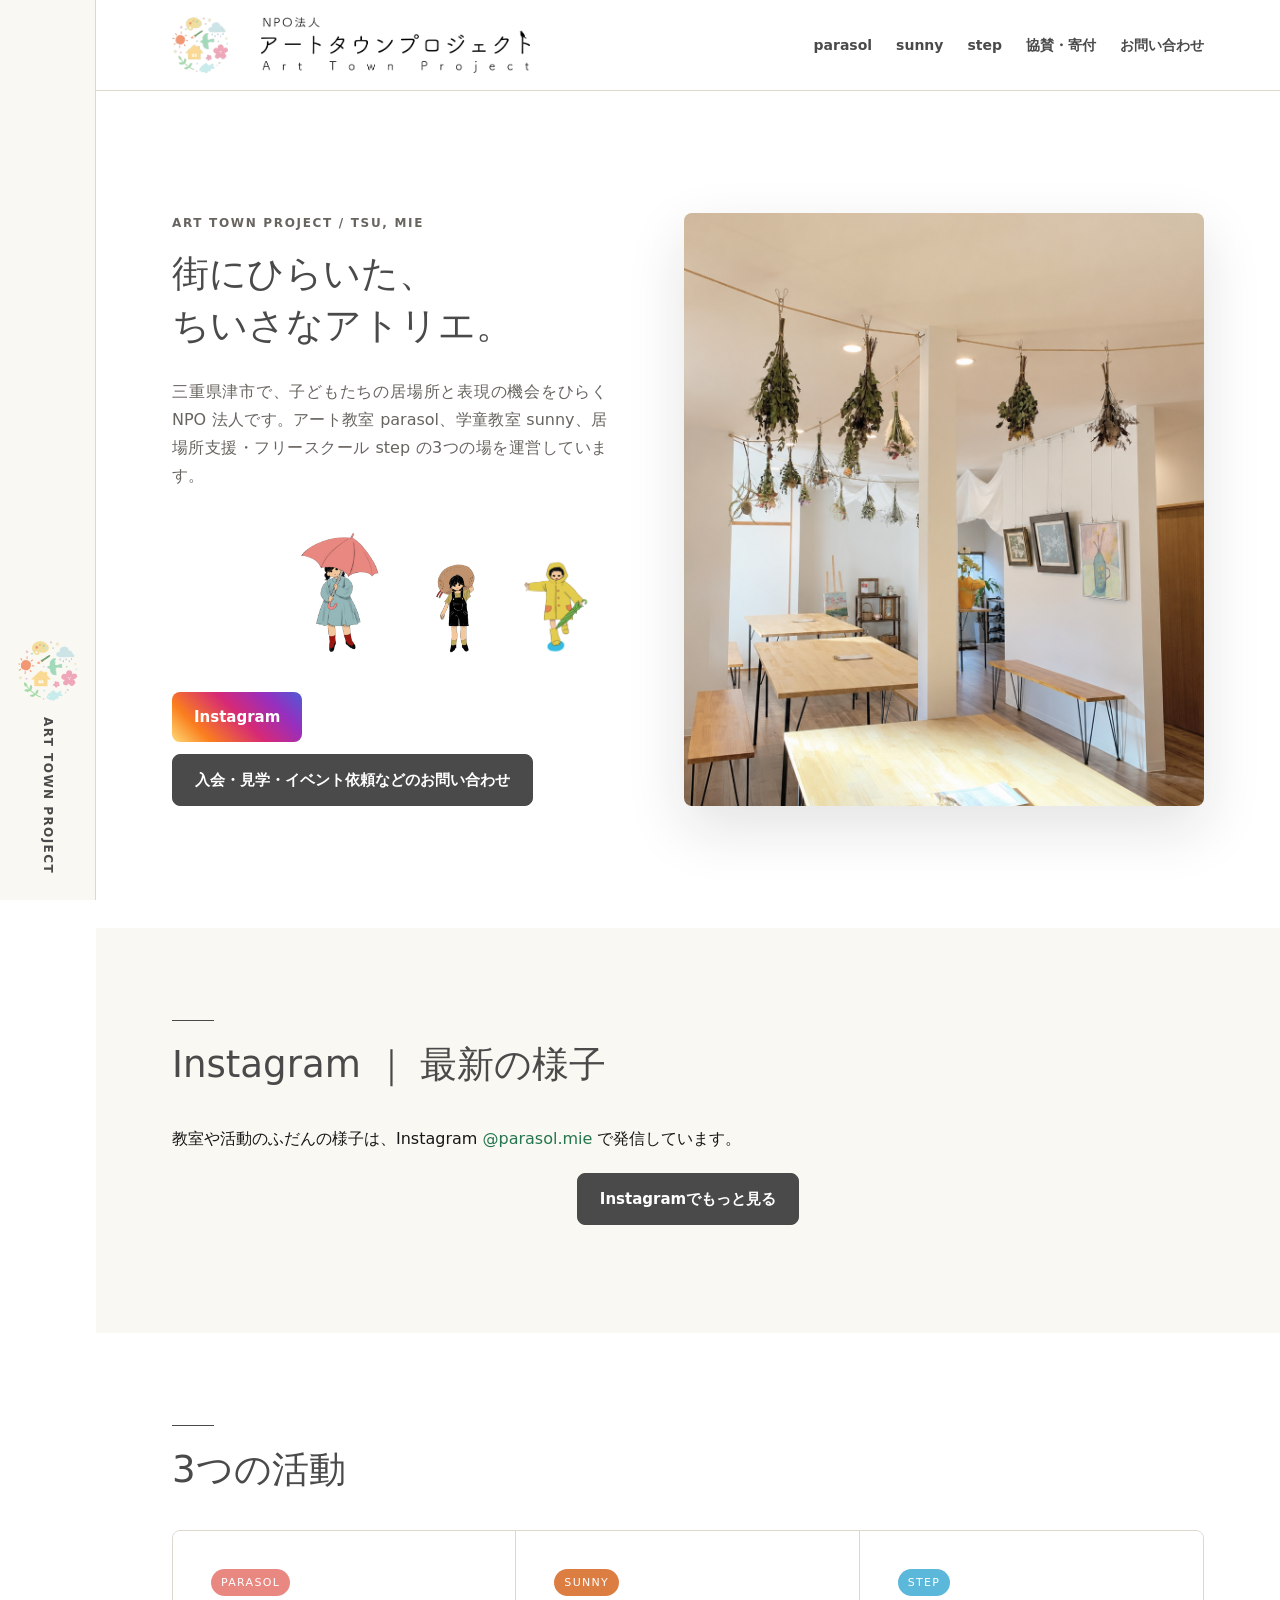
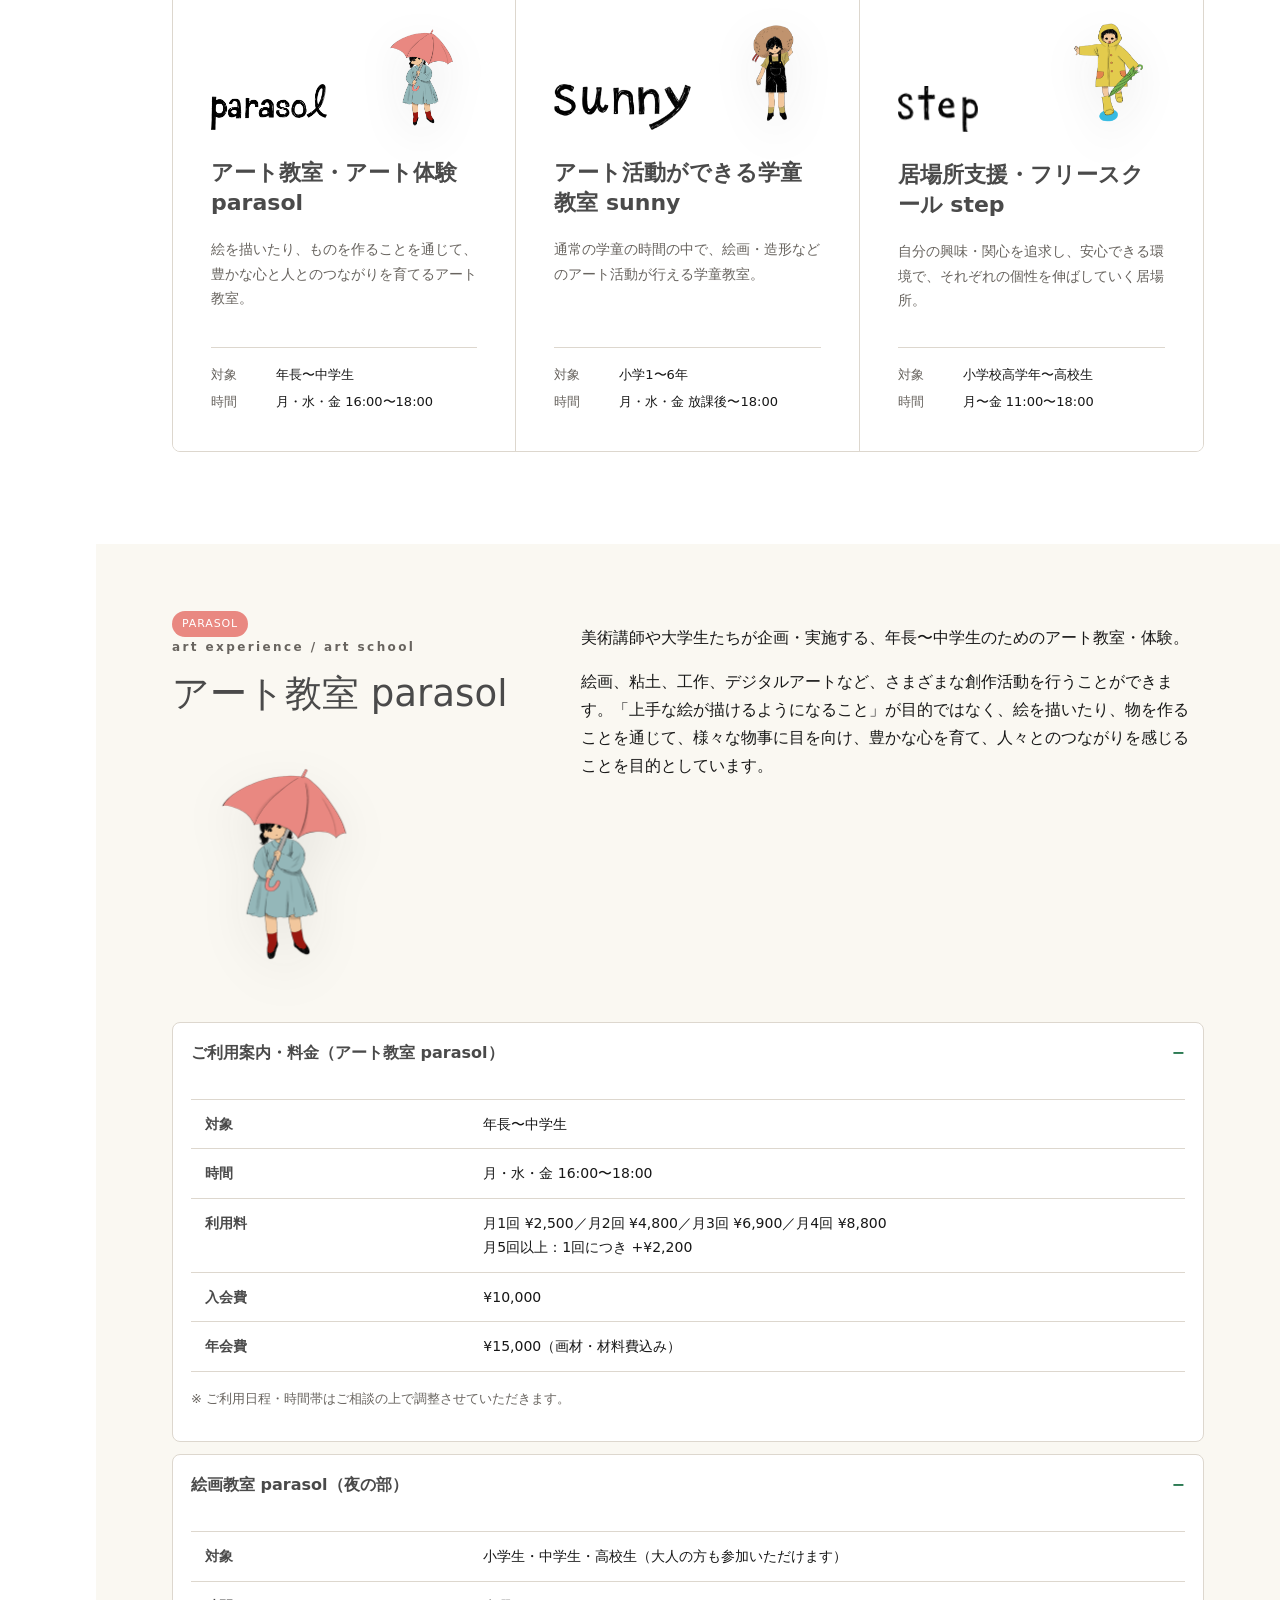
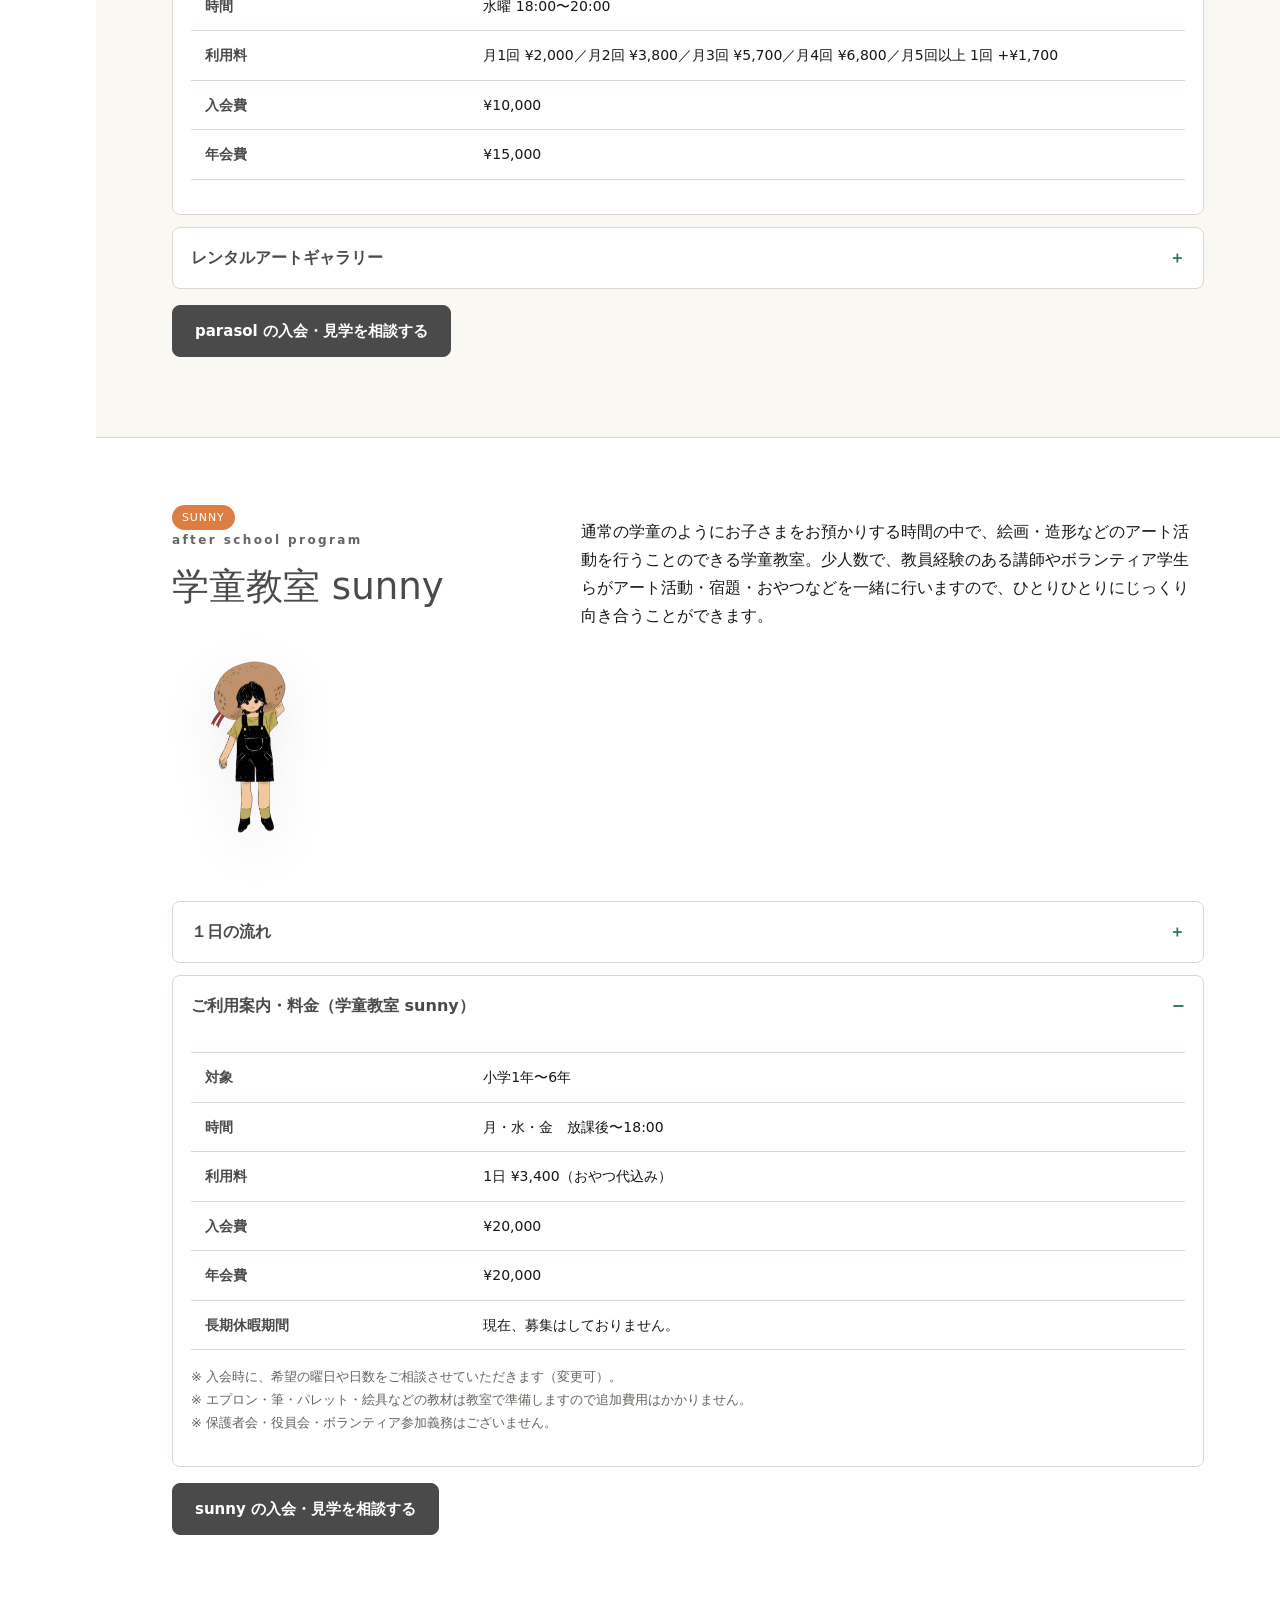
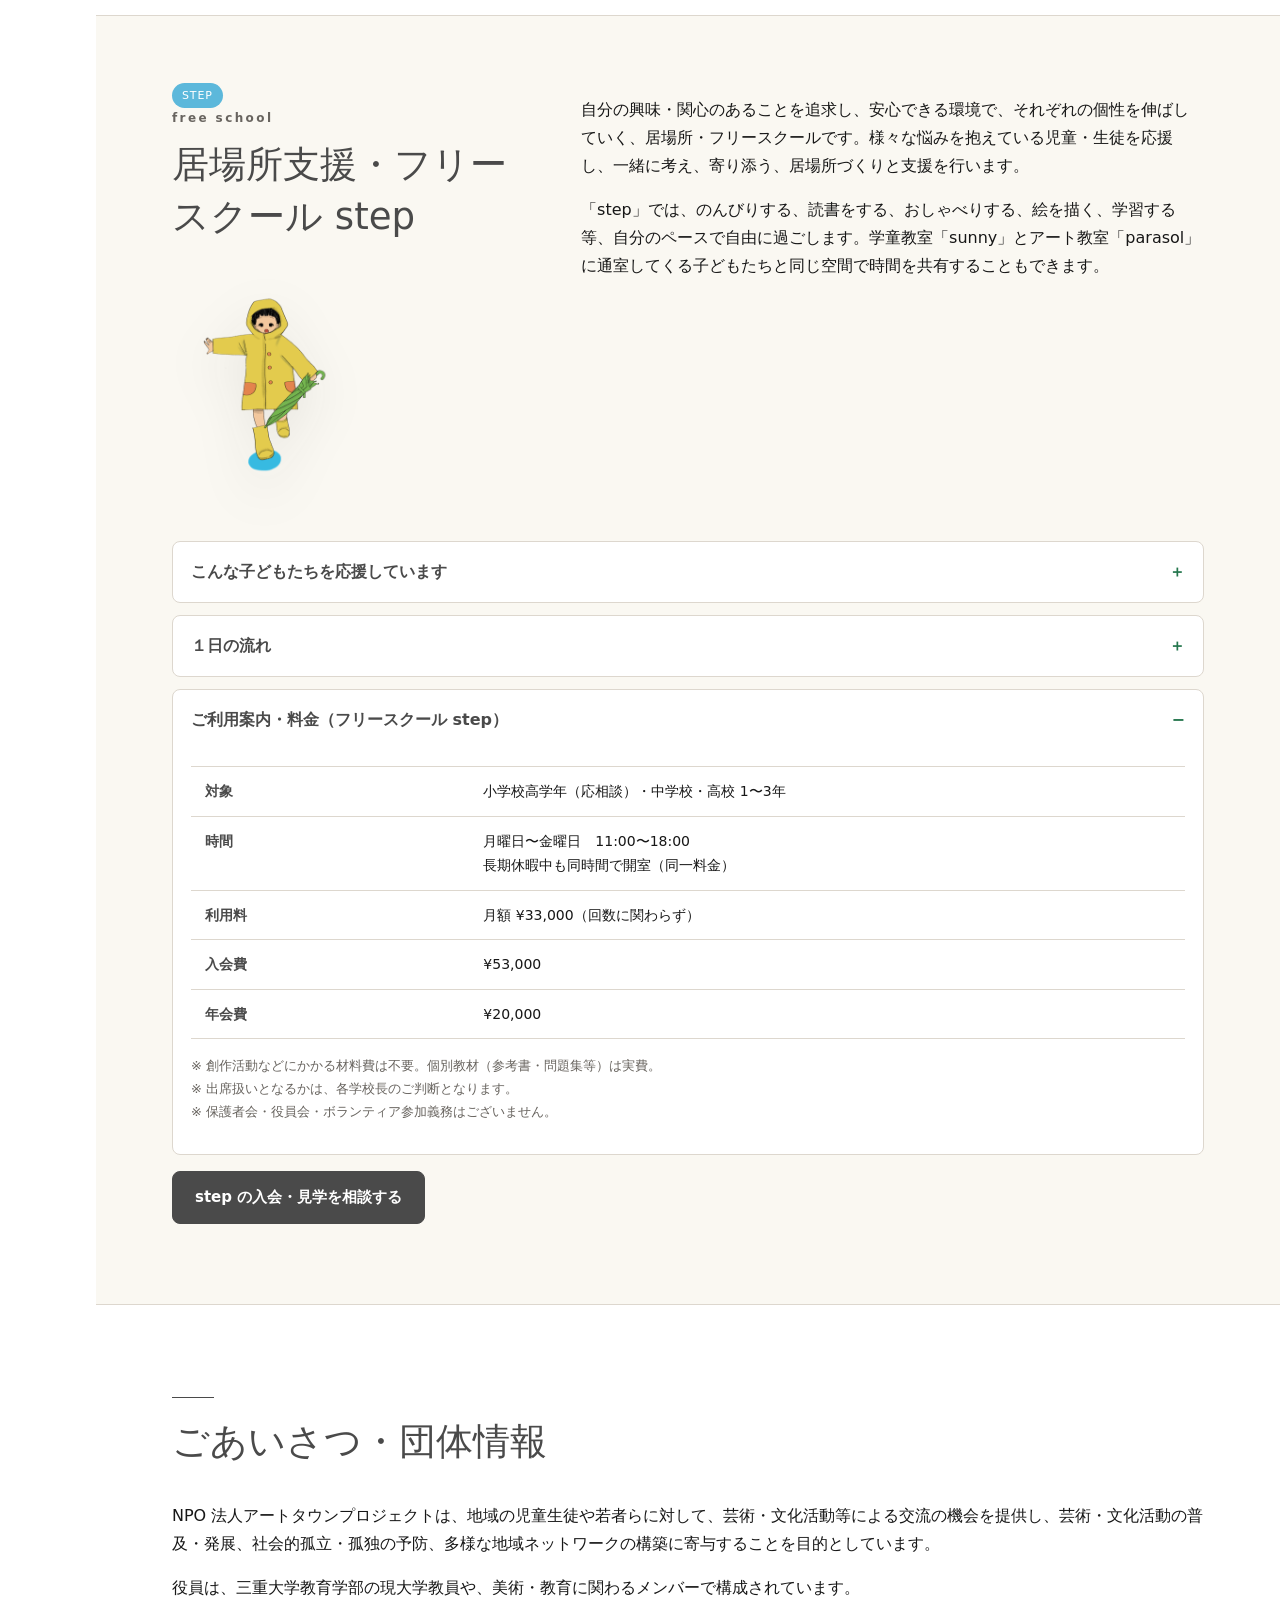
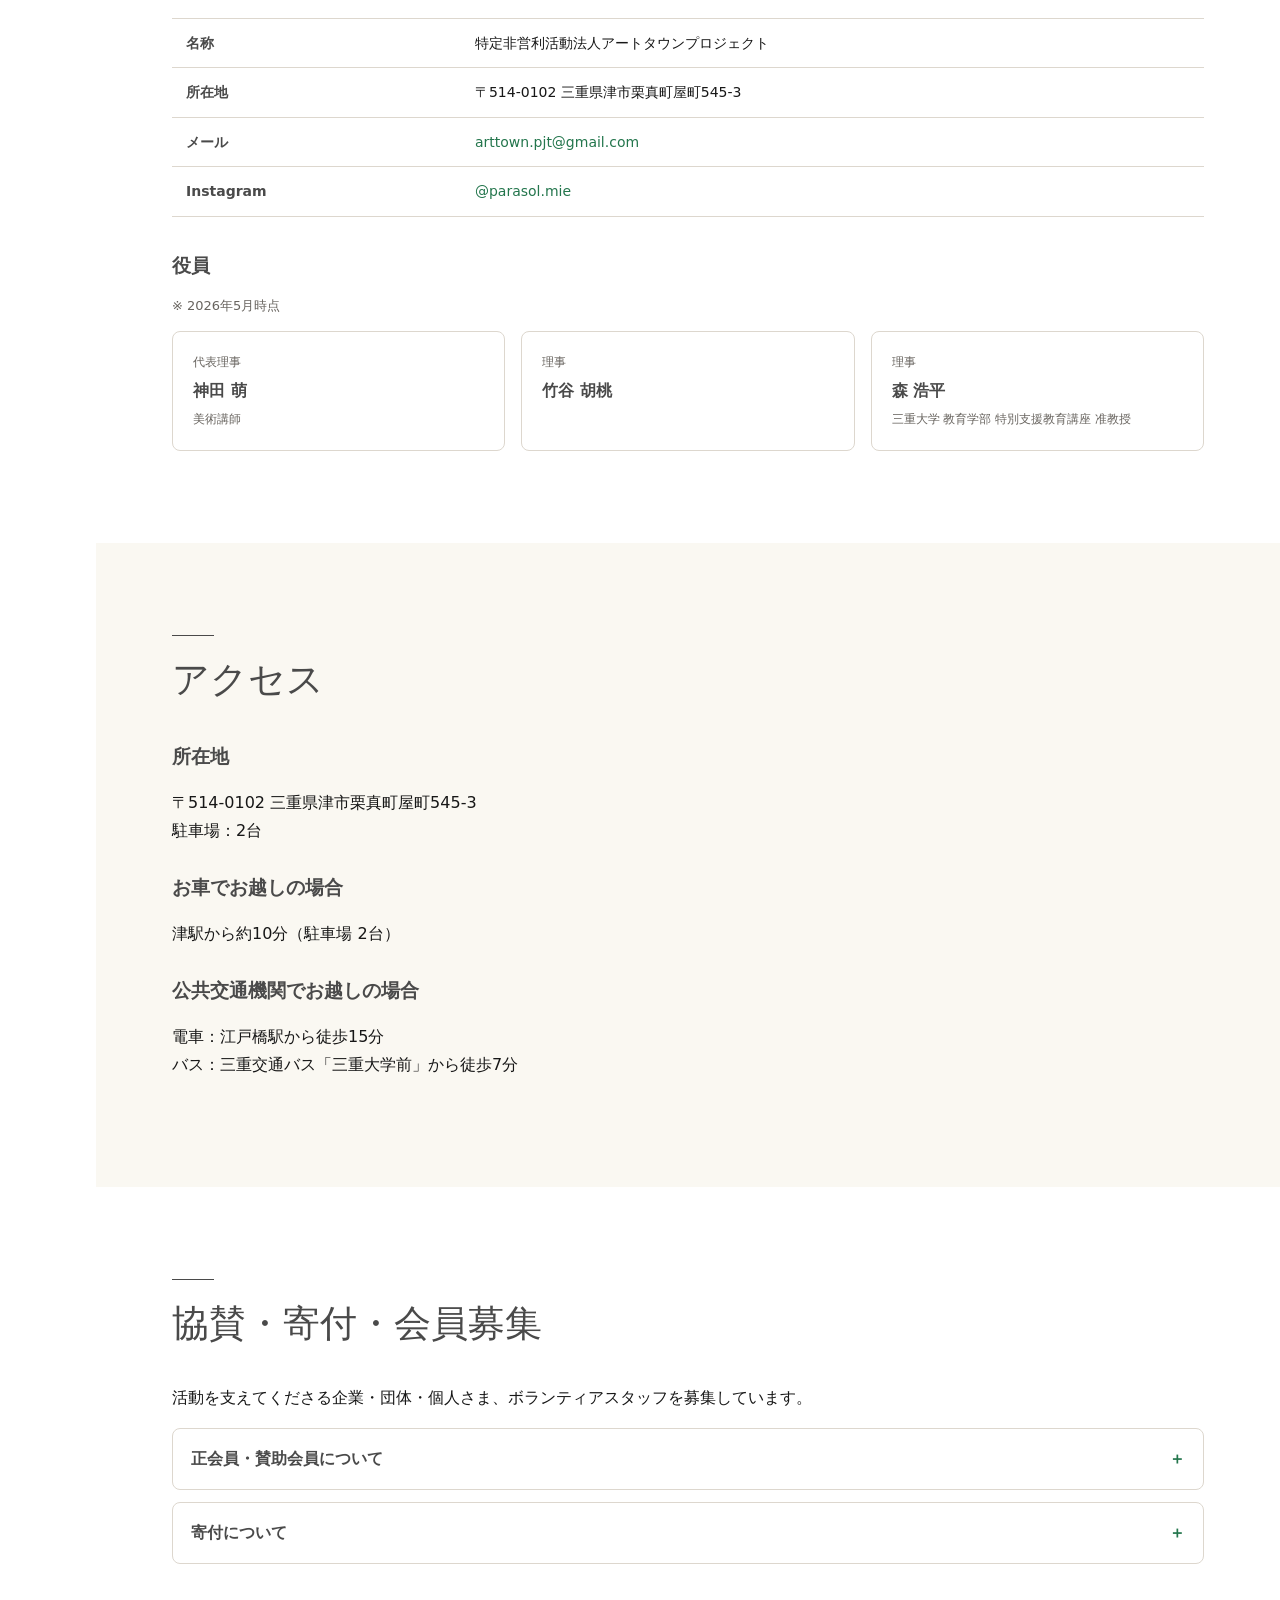
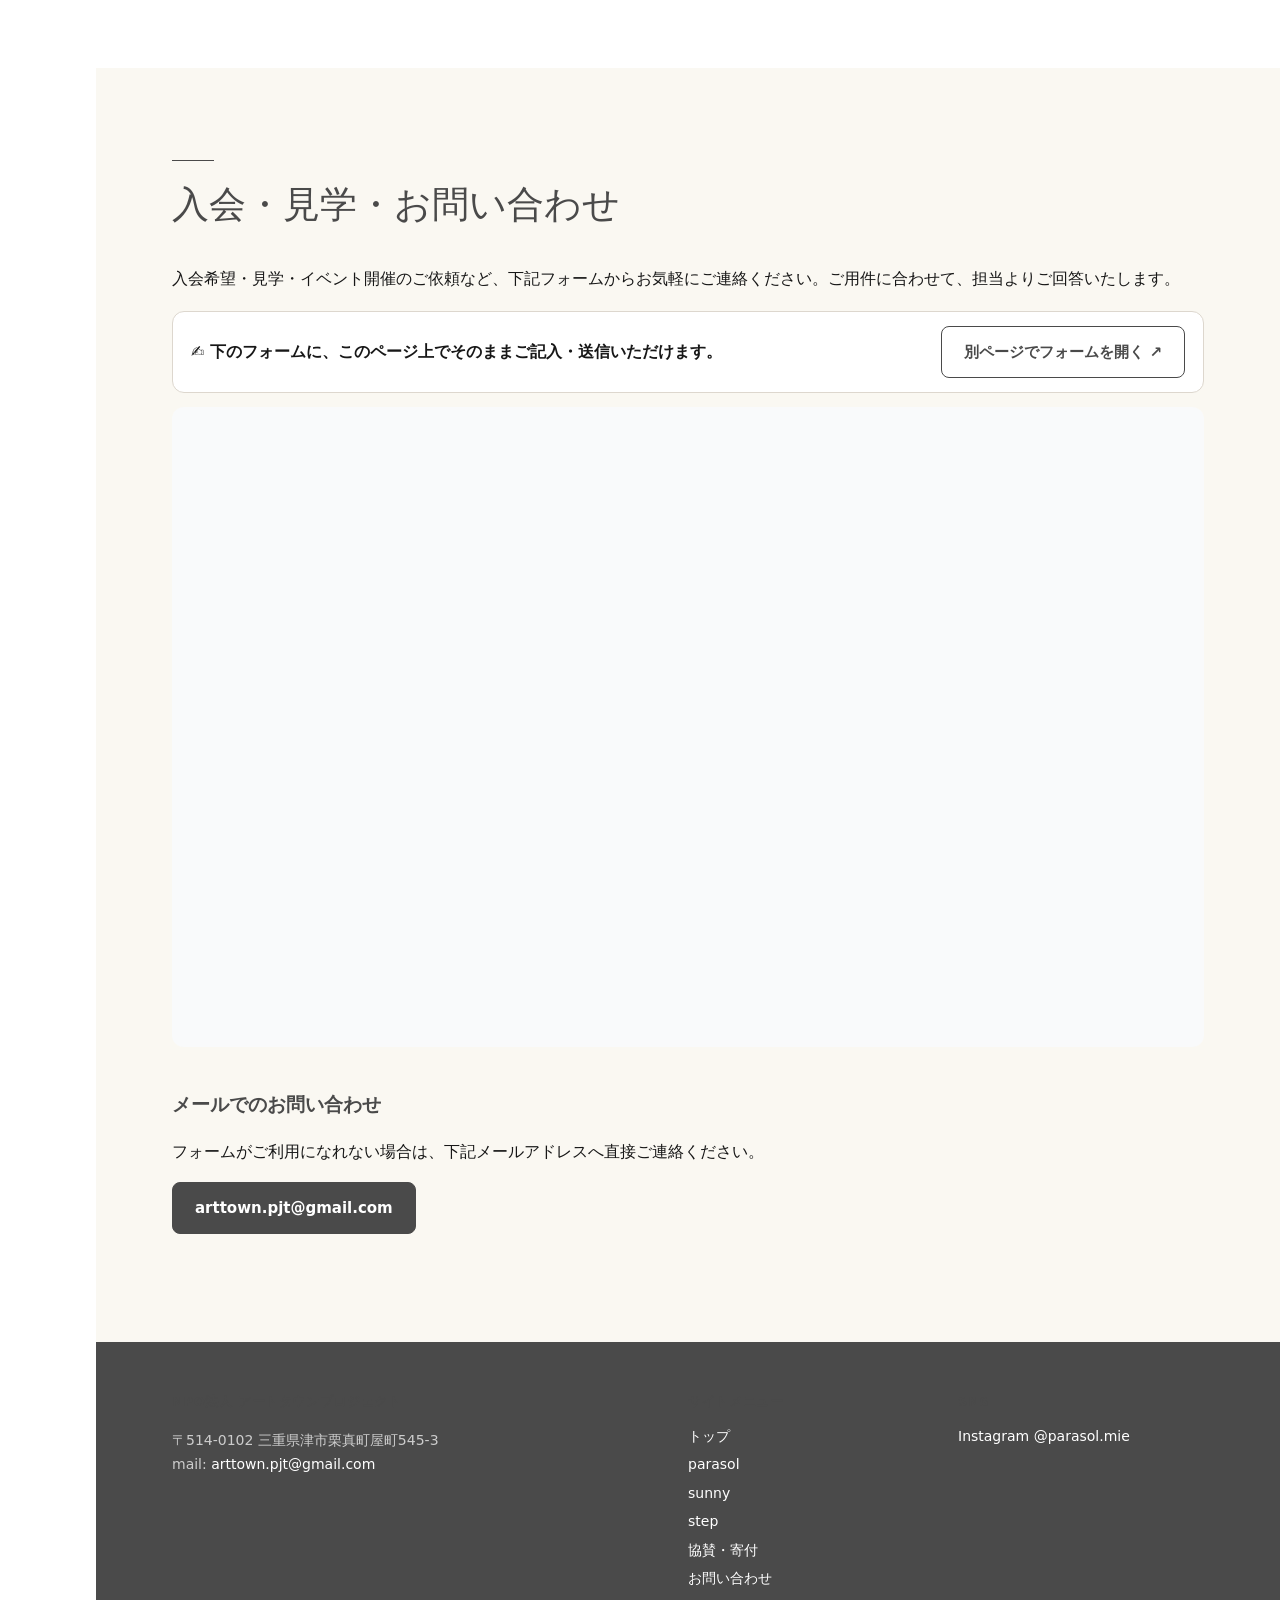
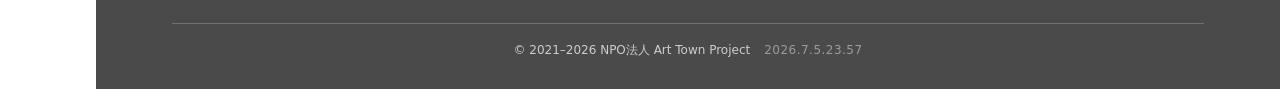
==== commit 6f7eabb9: "文字ロゴ(parasol/sunny/step)を余白除去し高さ揃え／ヒーローのキャラをparasol基準に統一 Co-Authored-By: Claude Opus 4.8 (1M context" ====
--- a/index.html
+++ b/index.html
@@ -19,7 +19,7 @@
 <link rel="icon" href="assets/img/logo-arttown-mark.png" type="image/png">
 <link rel="apple-touch-icon" href="assets/img/logo-arttown-mark.png">
 <link rel="preload" as="image" href="assets/img/hero-art-table.jpg">
-<link rel="stylesheet" href="assets/css/style.css?v=20260705-20">
+<link rel="stylesheet" href="assets/css/style.css?v=20260705-21">
 <script type="application/ld+json">
 {
   "@context": "https://schema.org",
@@ -147,7 +147,7 @@
       <a class="service-card parasol" href="#parasol">
         <span class="tag">PARASOL</span>
         <div class="service-identity">
-          <img class="service-logo" src="assets/img/logo-parasol.png" alt="parasol" width="280" height="105">
+          <img class="service-logo" src="assets/img/logo-parasol.png?v=2" alt="parasol" width="456" height="181">
           <img class="service-character" src="assets/img/character-parasol.png" alt="parasolのテーマキャラクター" width="445" height="482">
         </div>
         <h3>アート教室・アート体験 parasol</h3>
@@ -163,7 +163,7 @@
       <a class="service-card sunny" href="#sunny">
         <span class="tag">SUNNY</span>
         <div class="service-identity">
-          <img class="service-logo" src="assets/img/logo-sunny.png" alt="sunny" width="280" height="90">
+          <img class="service-logo" src="assets/img/logo-sunny.png?v=2" alt="sunny" width="473" height="159">
           <img class="service-character" src="assets/img/character-sunny.png" alt="sunnyのテーマキャラクター" width="316" height="439">
         </div>
         <h3>アート活動ができる学童教室 sunny</h3>
@@ -179,7 +179,7 @@
       <a class="service-card step" href="#step">
         <span class="tag">STEP</span>
         <div class="service-identity">
-          <img class="service-logo" src="assets/img/logo-step.png" alt="step" width="280" height="90">
+          <img class="service-logo" src="assets/img/logo-step.png?v=2" alt="step" width="327" height="188">
           <img class="service-character" src="assets/img/character-step.png" alt="stepのテーマキャラクター" width="408" height="501">
         </div>
         <h3>居場所支援・フリースクール step</h3>
@@ -511,7 +511,7 @@
         </ul>
       </div>
     </div>
-    <div class="copy">© 2021–<span id="copyright-year">2026</span> NPO法人 Art Town Project<span class="ver">2026.7.5.23.51</span></div>
+    <div class="copy">© 2021–<span id="copyright-year">2026</span> NPO法人 Art Town Project<span class="ver">2026.7.5.23.57</span></div>
   </div>
 </footer>
 
--- a/assets/css/style.css
+++ b/assets/css/style.css
@@ -163,7 +163,7 @@
   margin: 0 0 22px;
 }
 .hero-characters img { width: auto; }
-.hero-characters img:nth-child(1) { height: 150px; } /* parasol（傘込み・基準） */
+.hero-characters img:nth-child(1) { height: 150px; } /* parasol（傘の女の子）＝基準 */
 .hero-characters img:nth-child(2) { height: 116px; } /* sunny：人物をparasolに合わせ縮小 */
 .hero-characters img:nth-child(3) { height: 122px; } /* step：人物をparasolに合わせ縮小 */
 @media (max-width: 720px) {
@@ -331,11 +331,10 @@
 .insta-more { text-align: center; margin-top: 20px; }
 
 .service-card .service-logo {
-  width: min(172px, 58%);
-  height: 62px;
-  object-fit: contain;
-  object-position: left center;
-  margin: 0 0 8px;
+  height: 46px;
+  width: auto;
+  max-width: min(180px, 60%);
+  margin: 0 0 10px;
   image-rendering: auto;
 }
 .service-card .service-character {
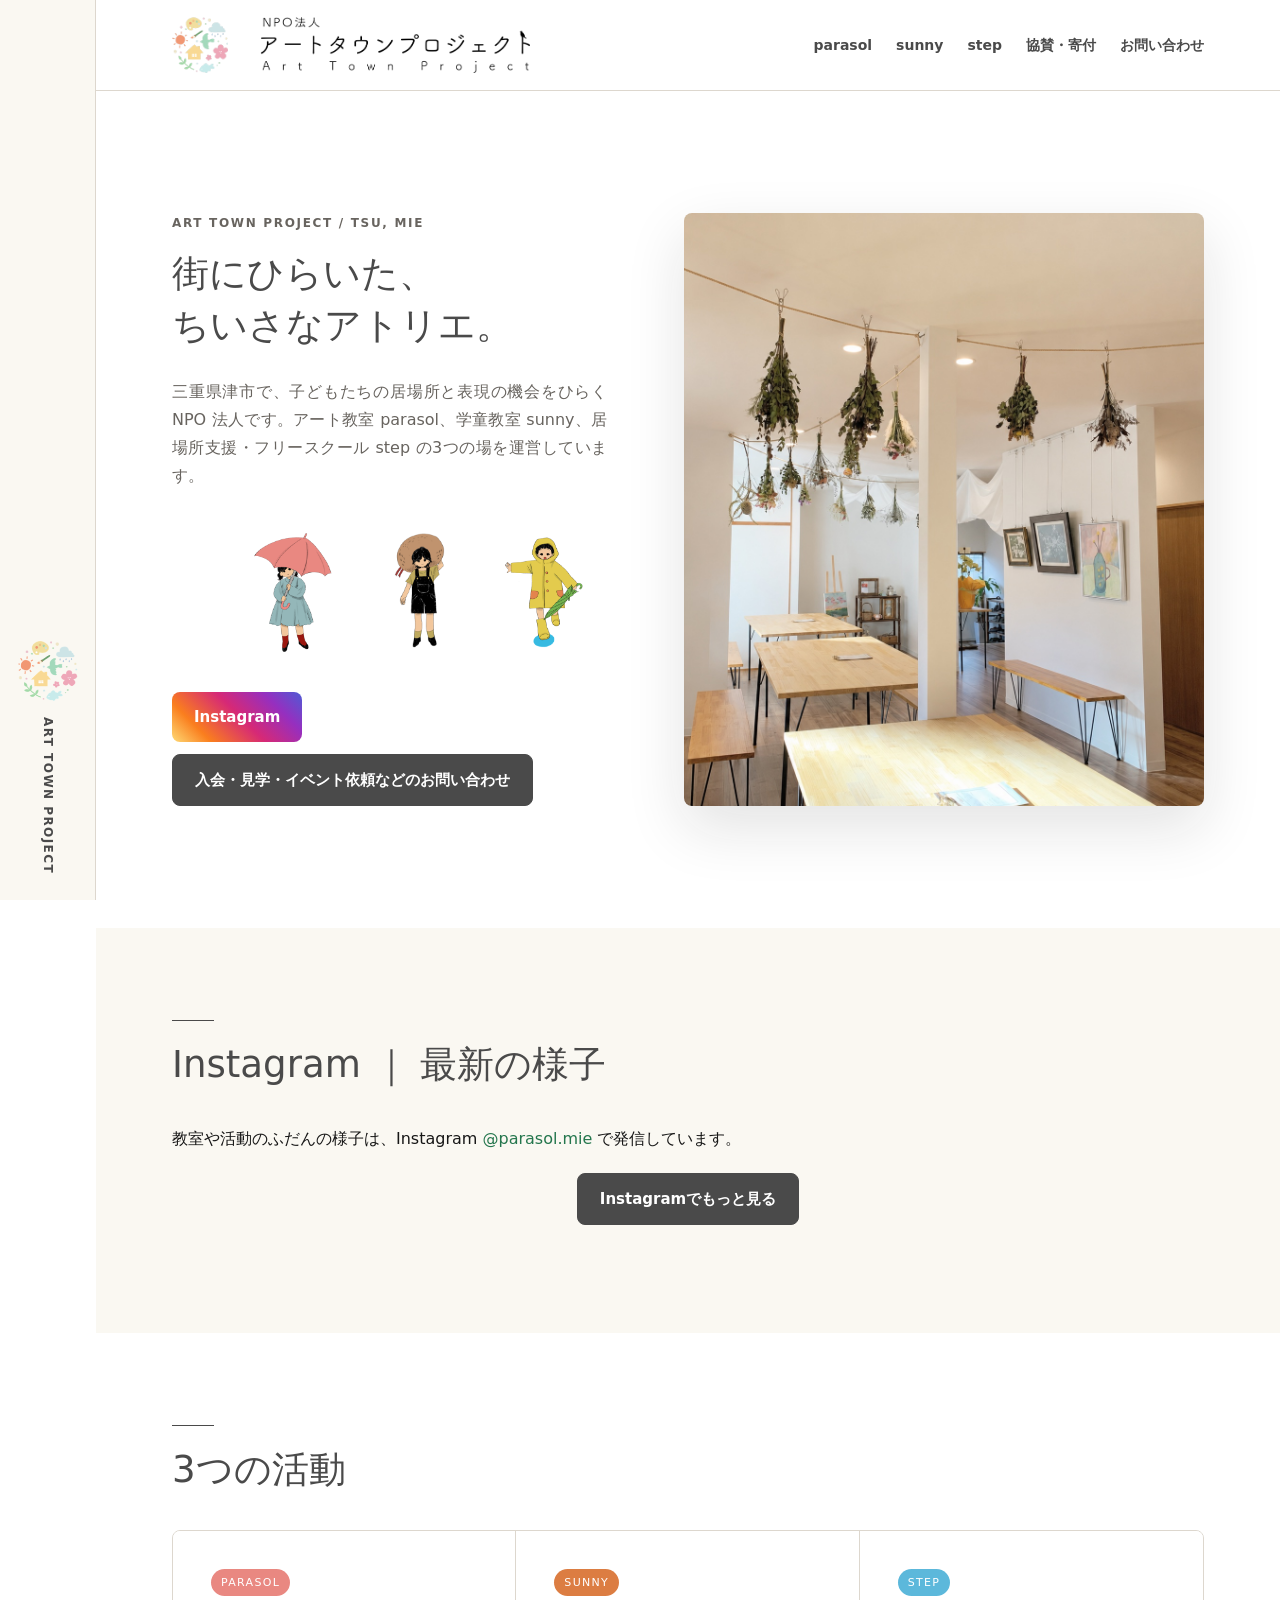
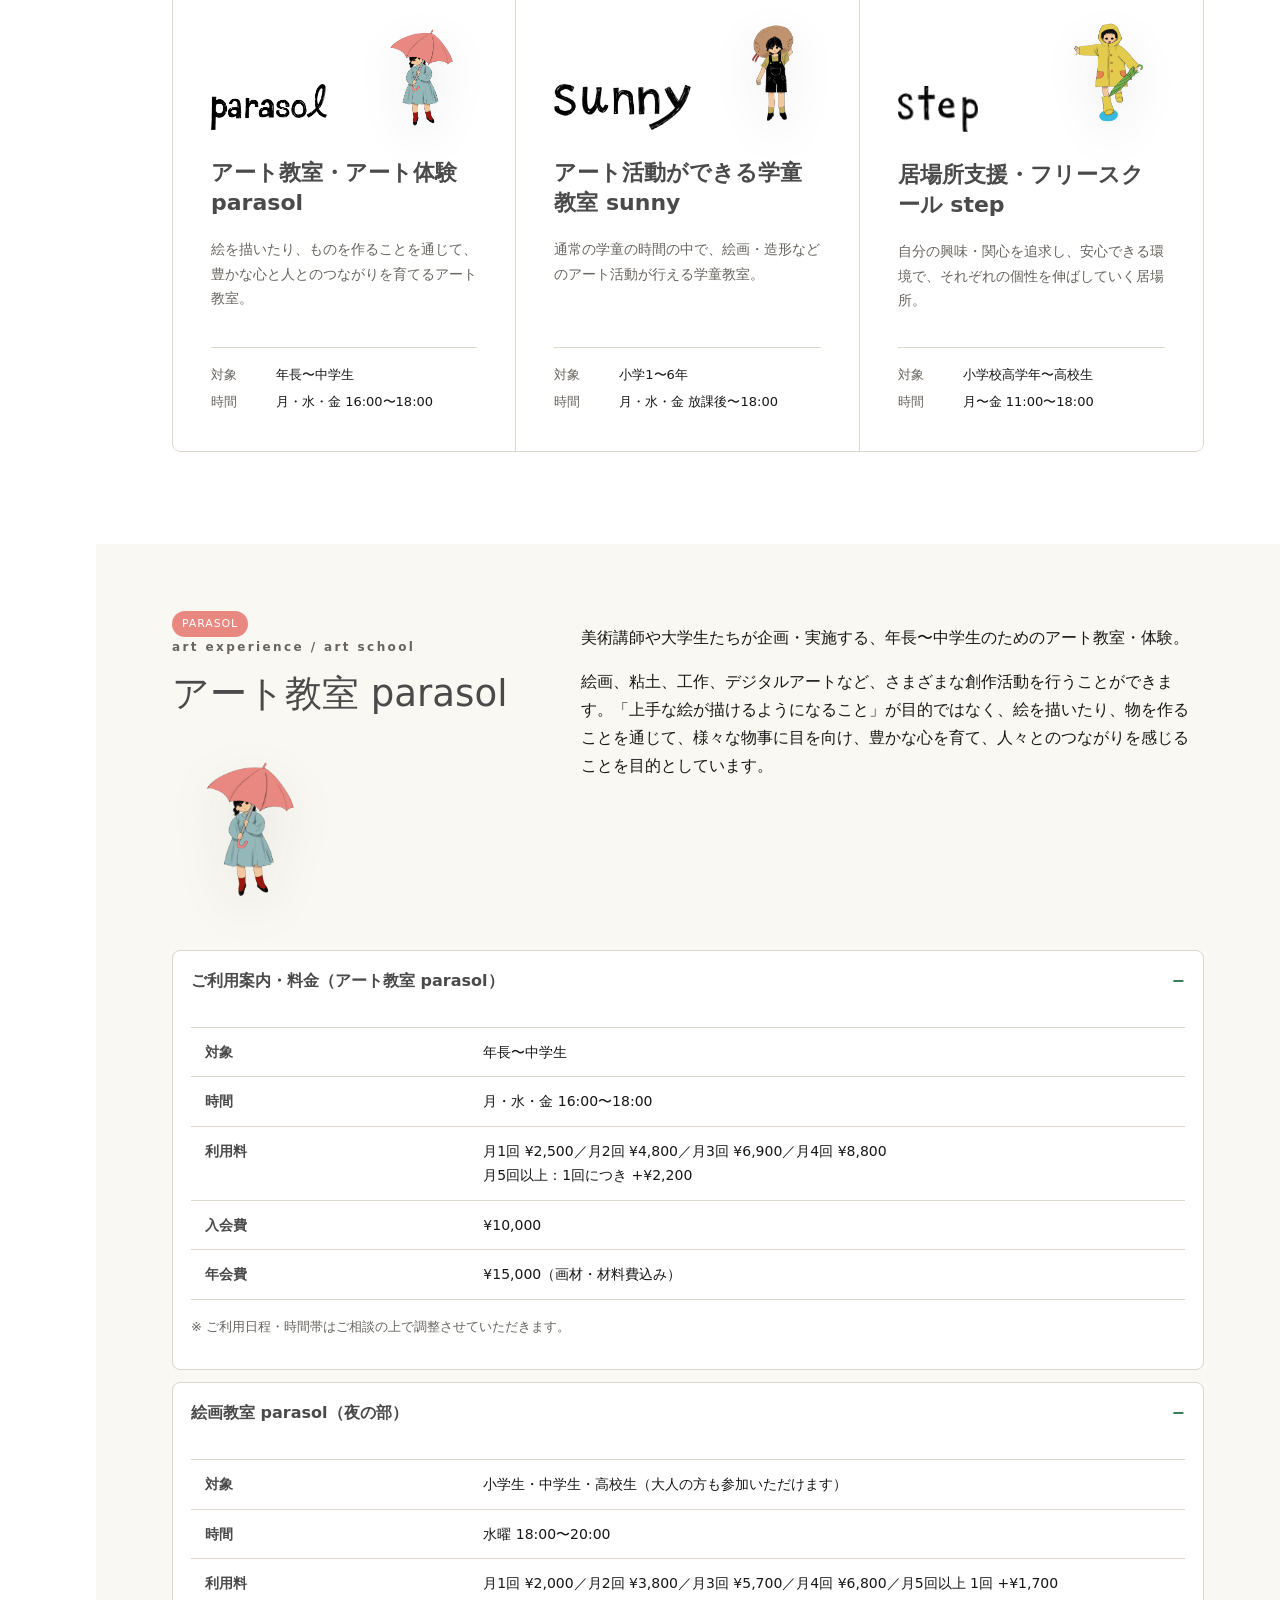
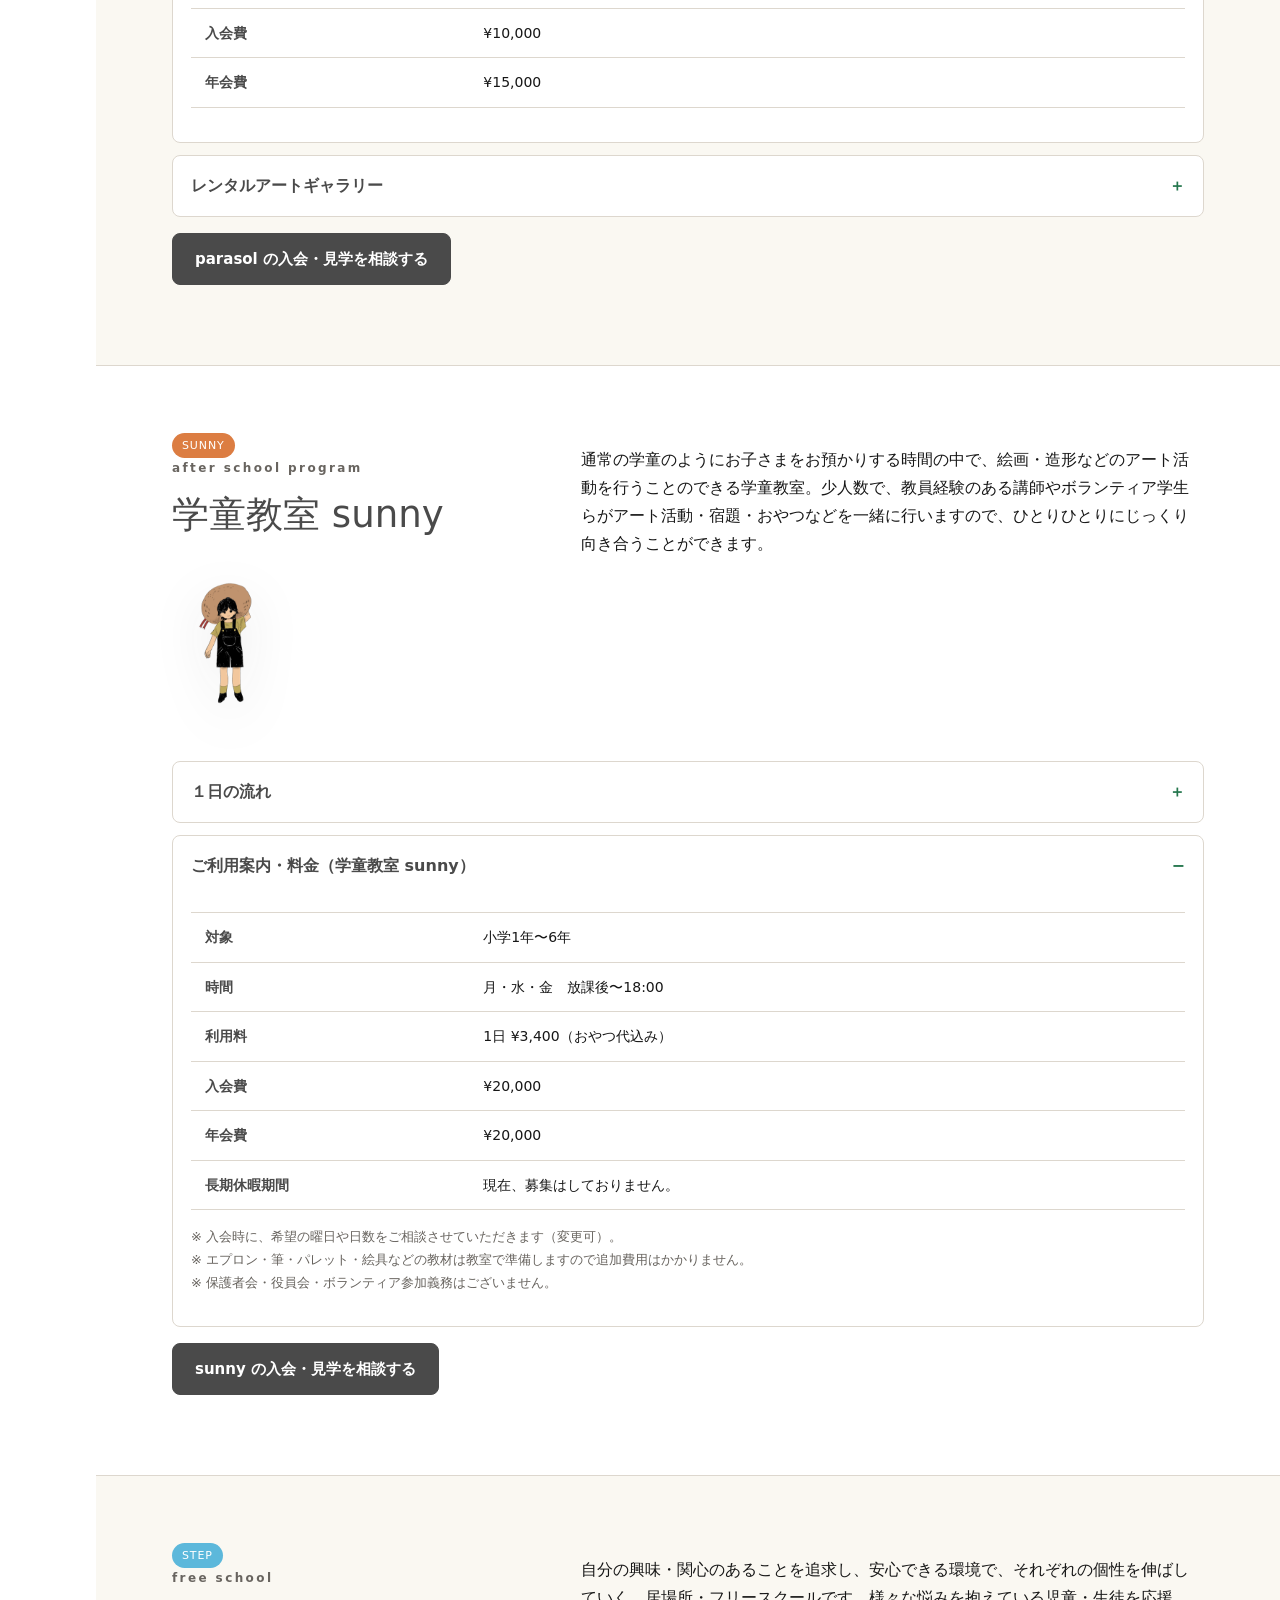
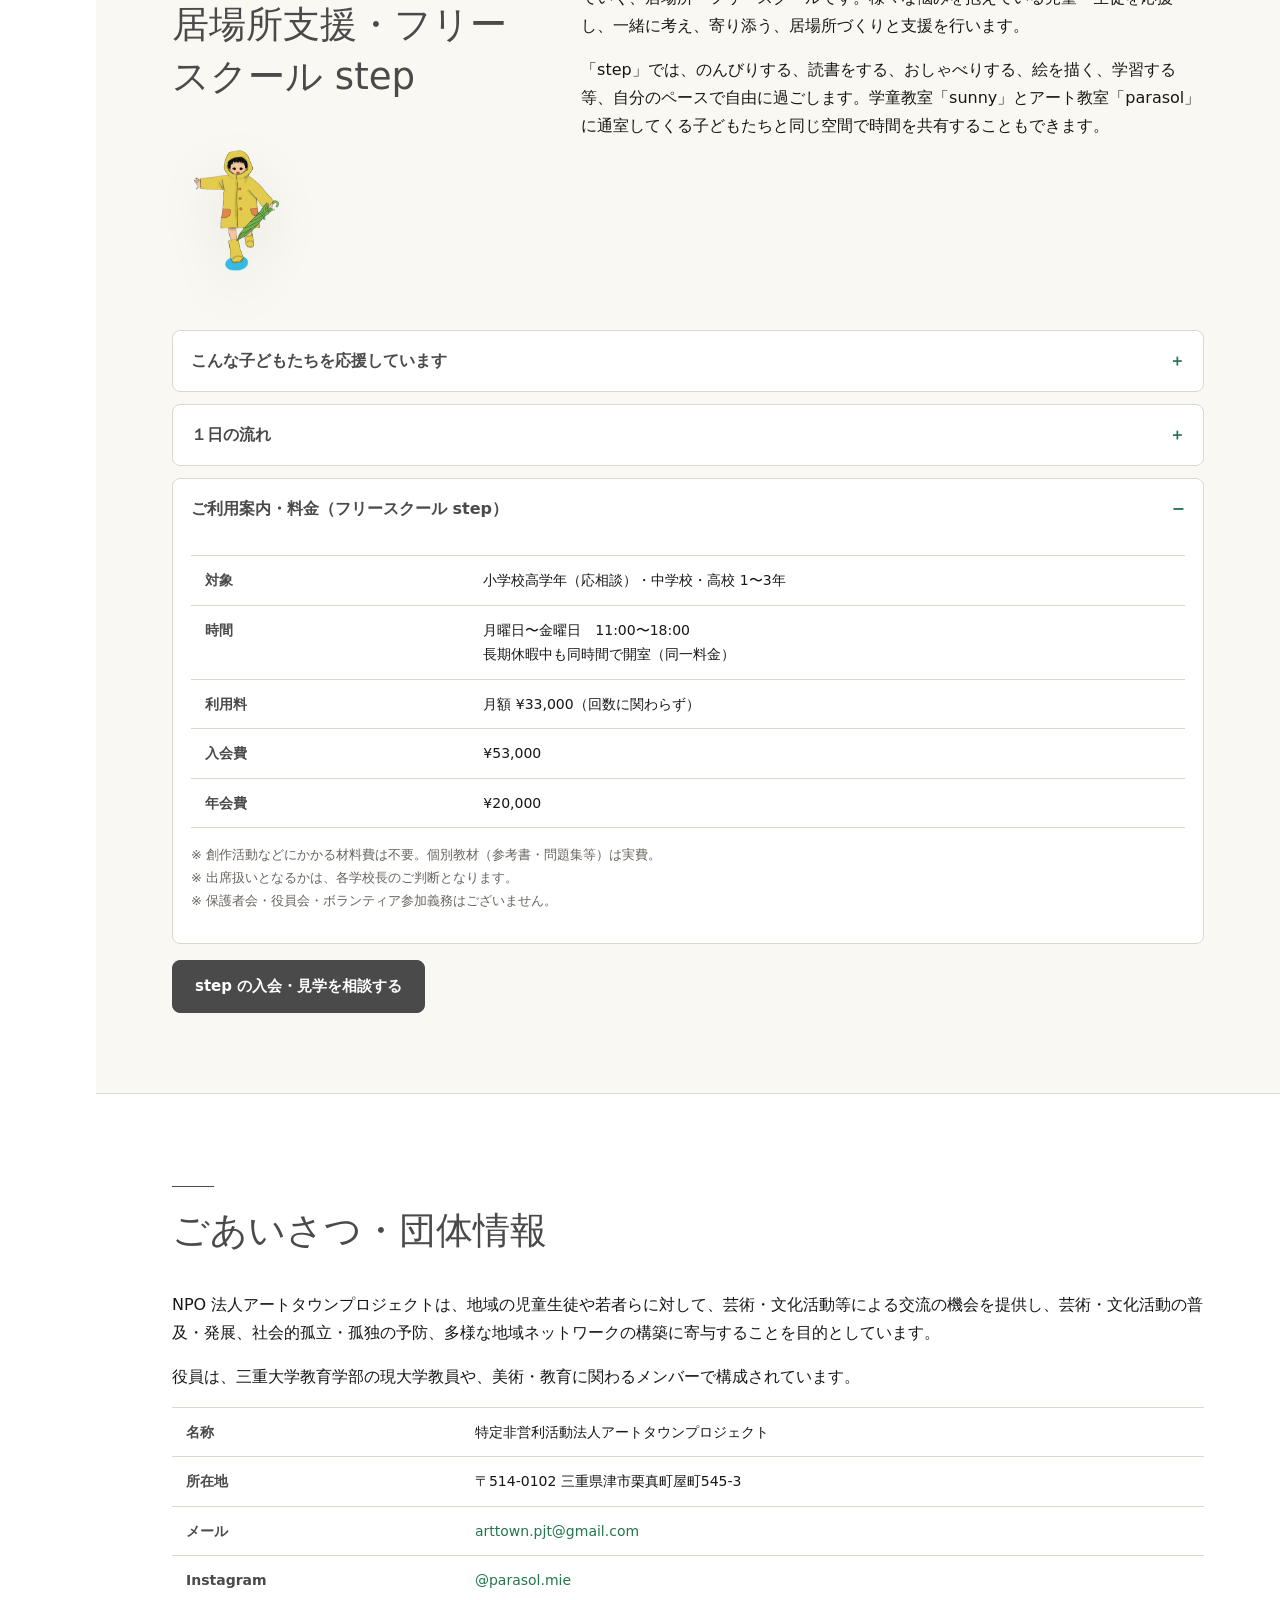
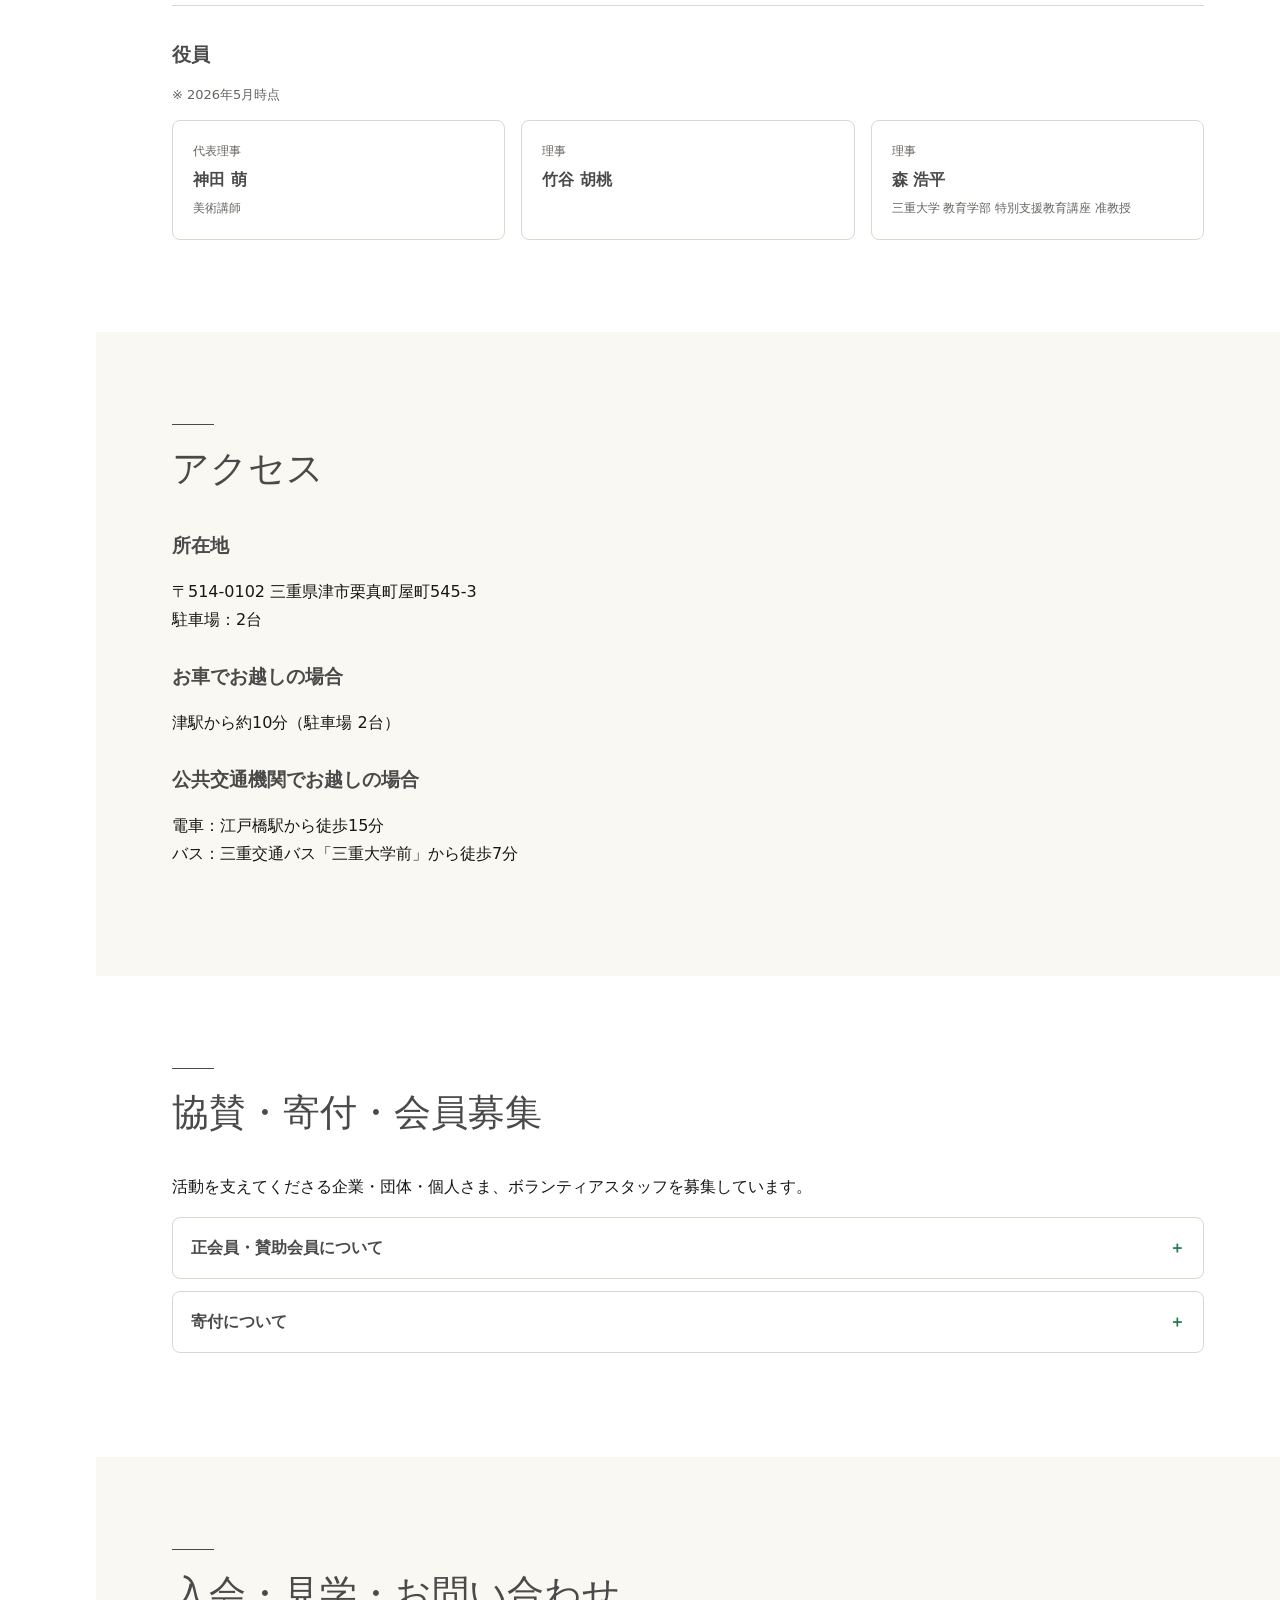
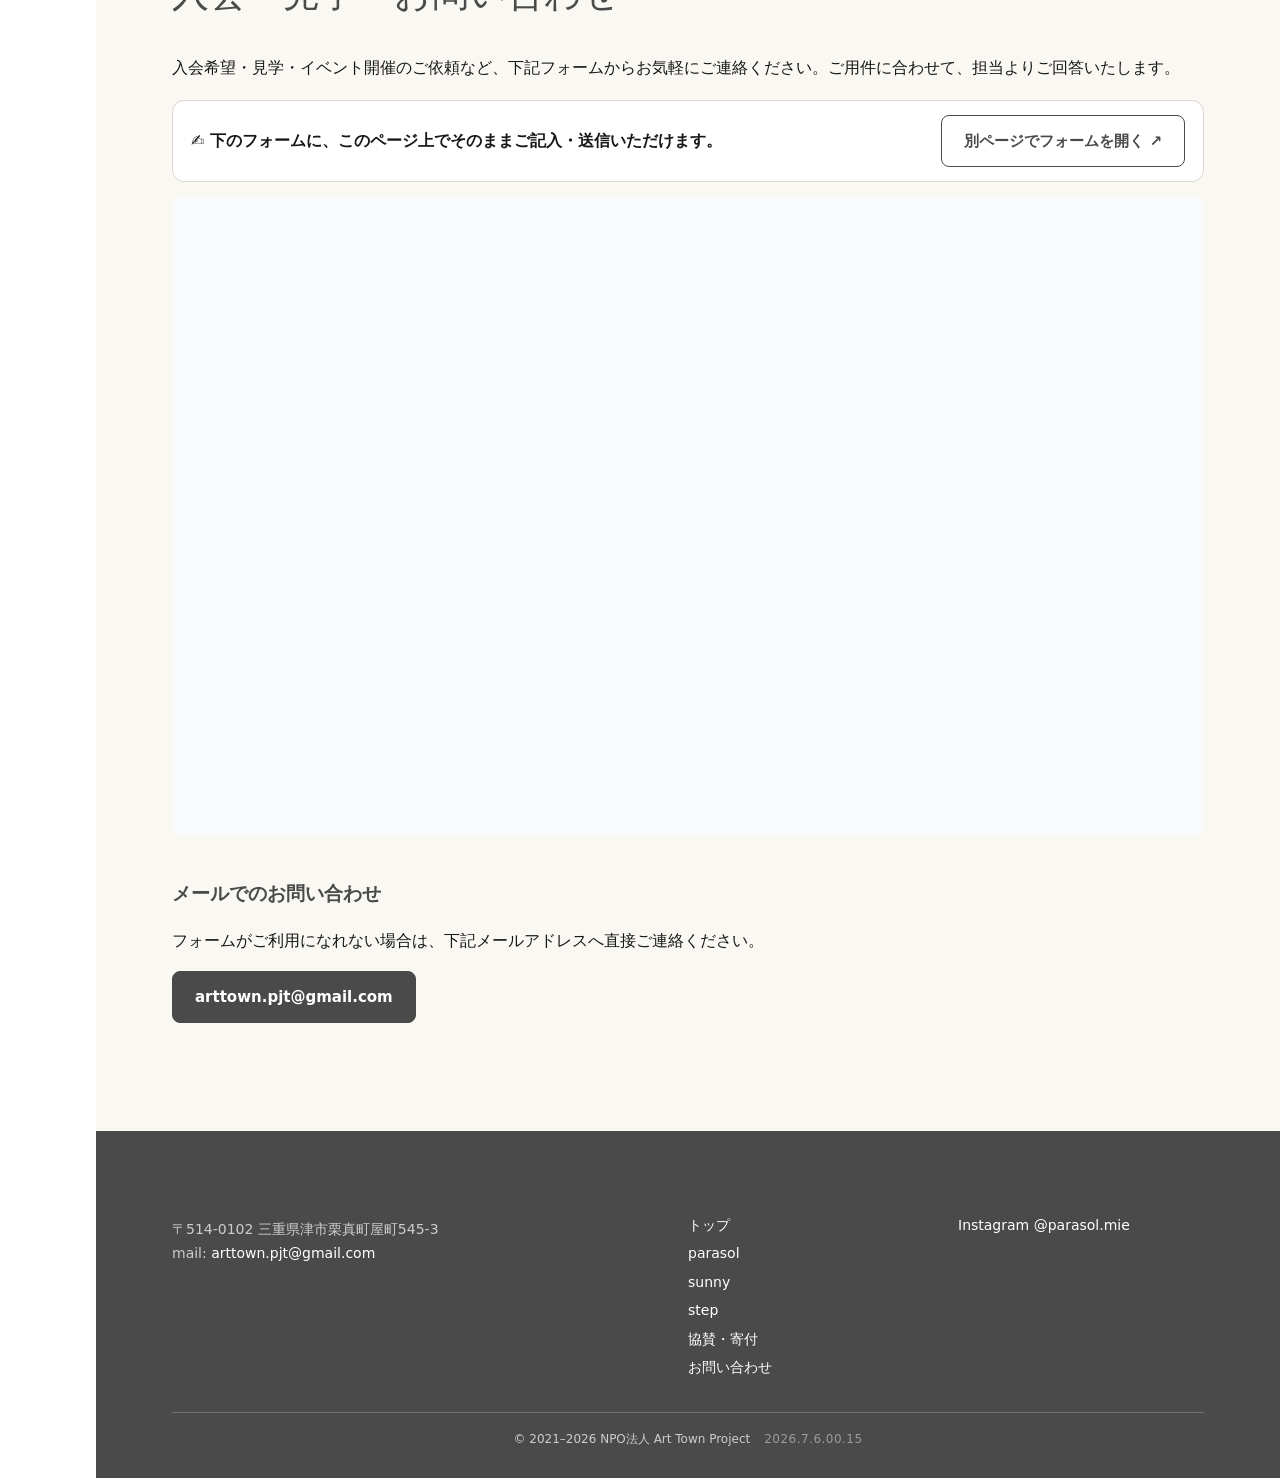
==== commit 7d7dd95a: "ヒーローのキャラを均一サイズ(parasol基準)に／各セクションのイラストを0.7倍に縮小 Co-Authored-By: Claude Opus 4.8 (1M context) <noreply" ====
--- a/index.html
+++ b/index.html
@@ -19,7 +19,7 @@
 <link rel="icon" href="assets/img/logo-arttown-mark.png" type="image/png">
 <link rel="apple-touch-icon" href="assets/img/logo-arttown-mark.png">
 <link rel="preload" as="image" href="assets/img/hero-art-table.jpg">
-<link rel="stylesheet" href="assets/css/style.css?v=20260705-21">
+<link rel="stylesheet" href="assets/css/style.css?v=20260706-22">
 <script type="application/ld+json">
 {
   "@context": "https://schema.org",
@@ -511,7 +511,7 @@
         </ul>
       </div>
     </div>
-    <div class="copy">© 2021–<span id="copyright-year">2026</span> NPO法人 Art Town Project<span class="ver">2026.7.5.23.57</span></div>
+    <div class="copy">© 2021–<span id="copyright-year">2026</span> NPO法人 Art Town Project<span class="ver">2026.7.6.00.15</span></div>
   </div>
 </footer>
 
--- a/assets/css/style.css
+++ b/assets/css/style.css
@@ -162,14 +162,9 @@
   max-width: 590px;
   margin: 0 0 22px;
 }
-.hero-characters img { width: auto; }
-.hero-characters img:nth-child(1) { height: 150px; } /* parasol（傘の女の子）＝基準 */
-.hero-characters img:nth-child(2) { height: 116px; } /* sunny：人物をparasolに合わせ縮小 */
-.hero-characters img:nth-child(3) { height: 122px; } /* step：人物をparasolに合わせ縮小 */
+.hero-characters img { height: 150px; width: auto; }
 @media (max-width: 720px) {
-  .hero-characters img:nth-child(1) { height: 112px; }
-  .hero-characters img:nth-child(2) { height: 87px; }
-  .hero-characters img:nth-child(3) { height: 91px; }
+  .hero-characters img { height: 112px; }
 }
 .hero .cta-row {
   display: flex; gap: 12px; flex-wrap: wrap;
@@ -531,15 +526,15 @@
 .section-character {
   display: block;
   width: auto;
-  max-width: min(76%, 230px);
-  max-height: 240px;
+  max-width: min(54%, 161px);
+  max-height: 168px;
   object-fit: contain;
   object-position: left bottom;
   margin: 28px 0 0;
   filter: drop-shadow(0 18px 26px rgba(23,23,23,.08));
 }
-.sunny-character { max-height: 226px; }
-.step-character { max-height: 236px; }
+.sunny-character { max-height: 158px; }
+.step-character { max-height: 165px; }
 
 .lp-anchor-nav {
   background: #fff;
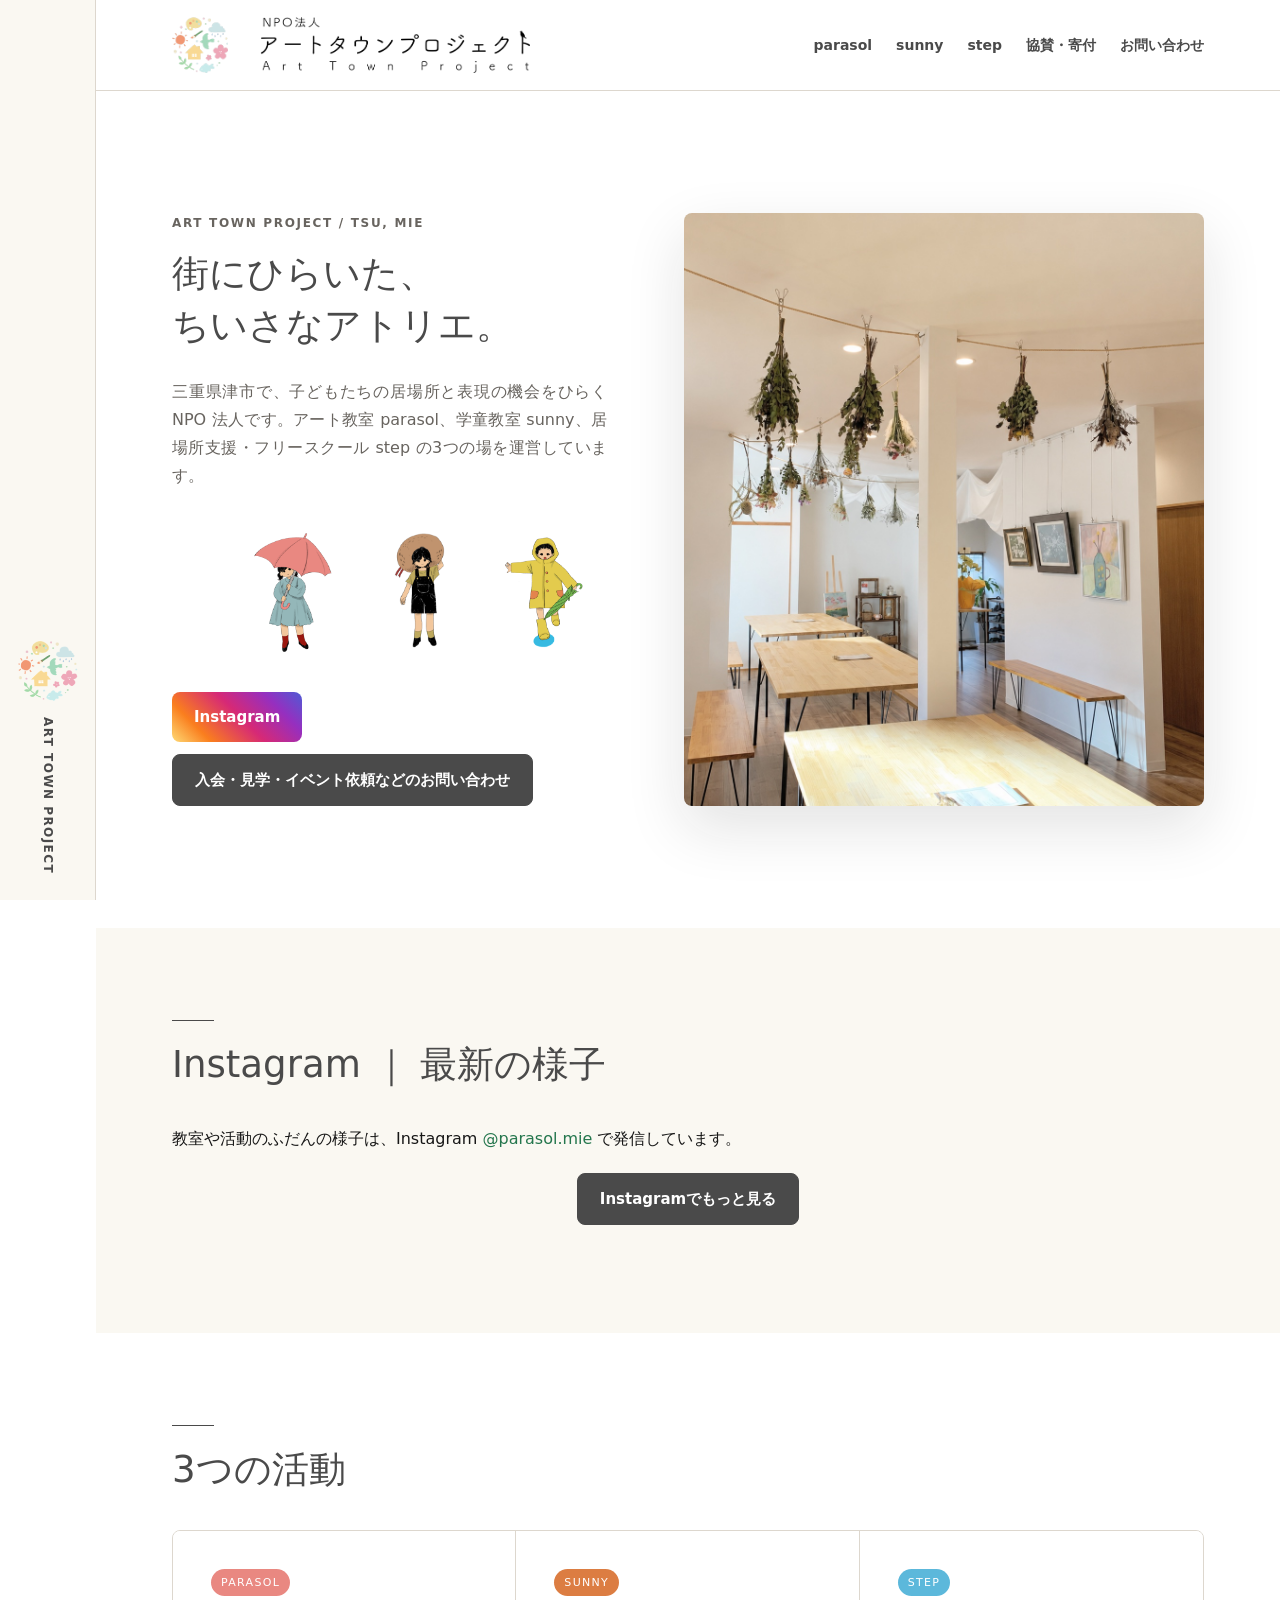
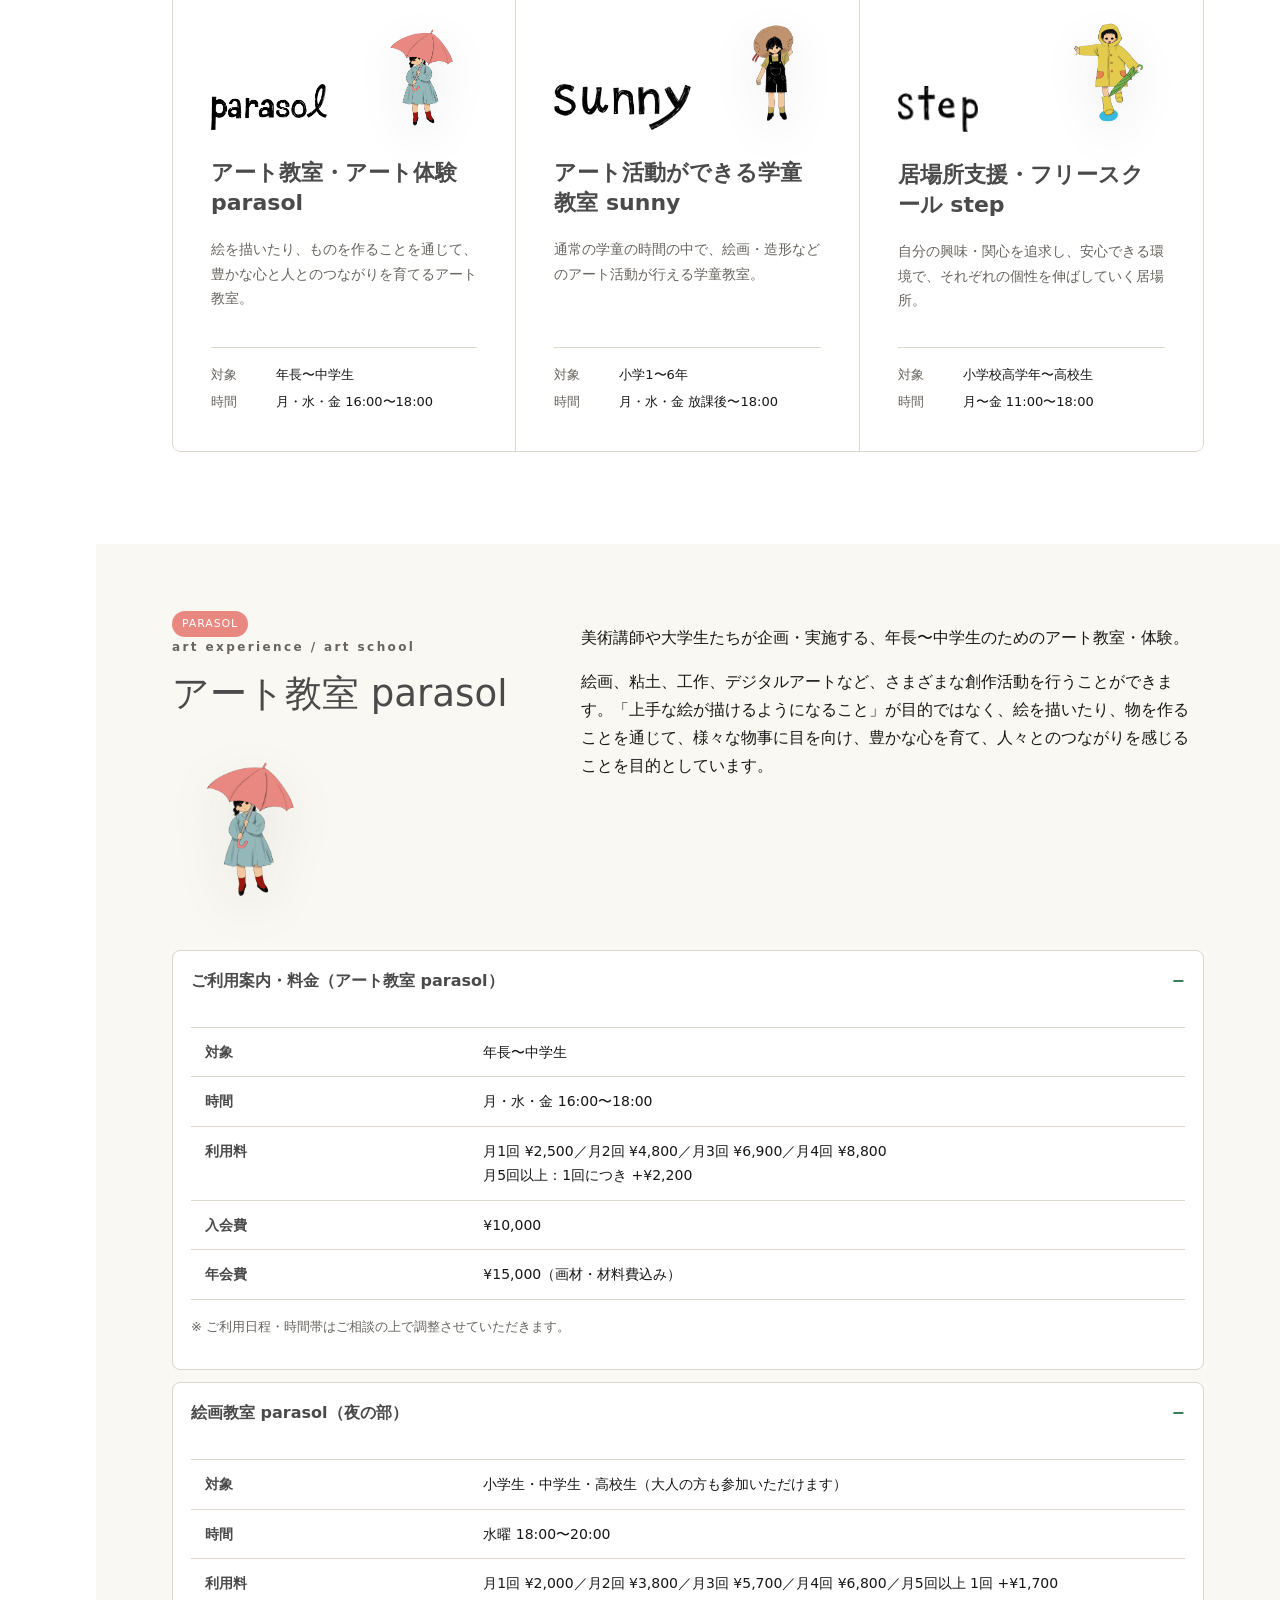
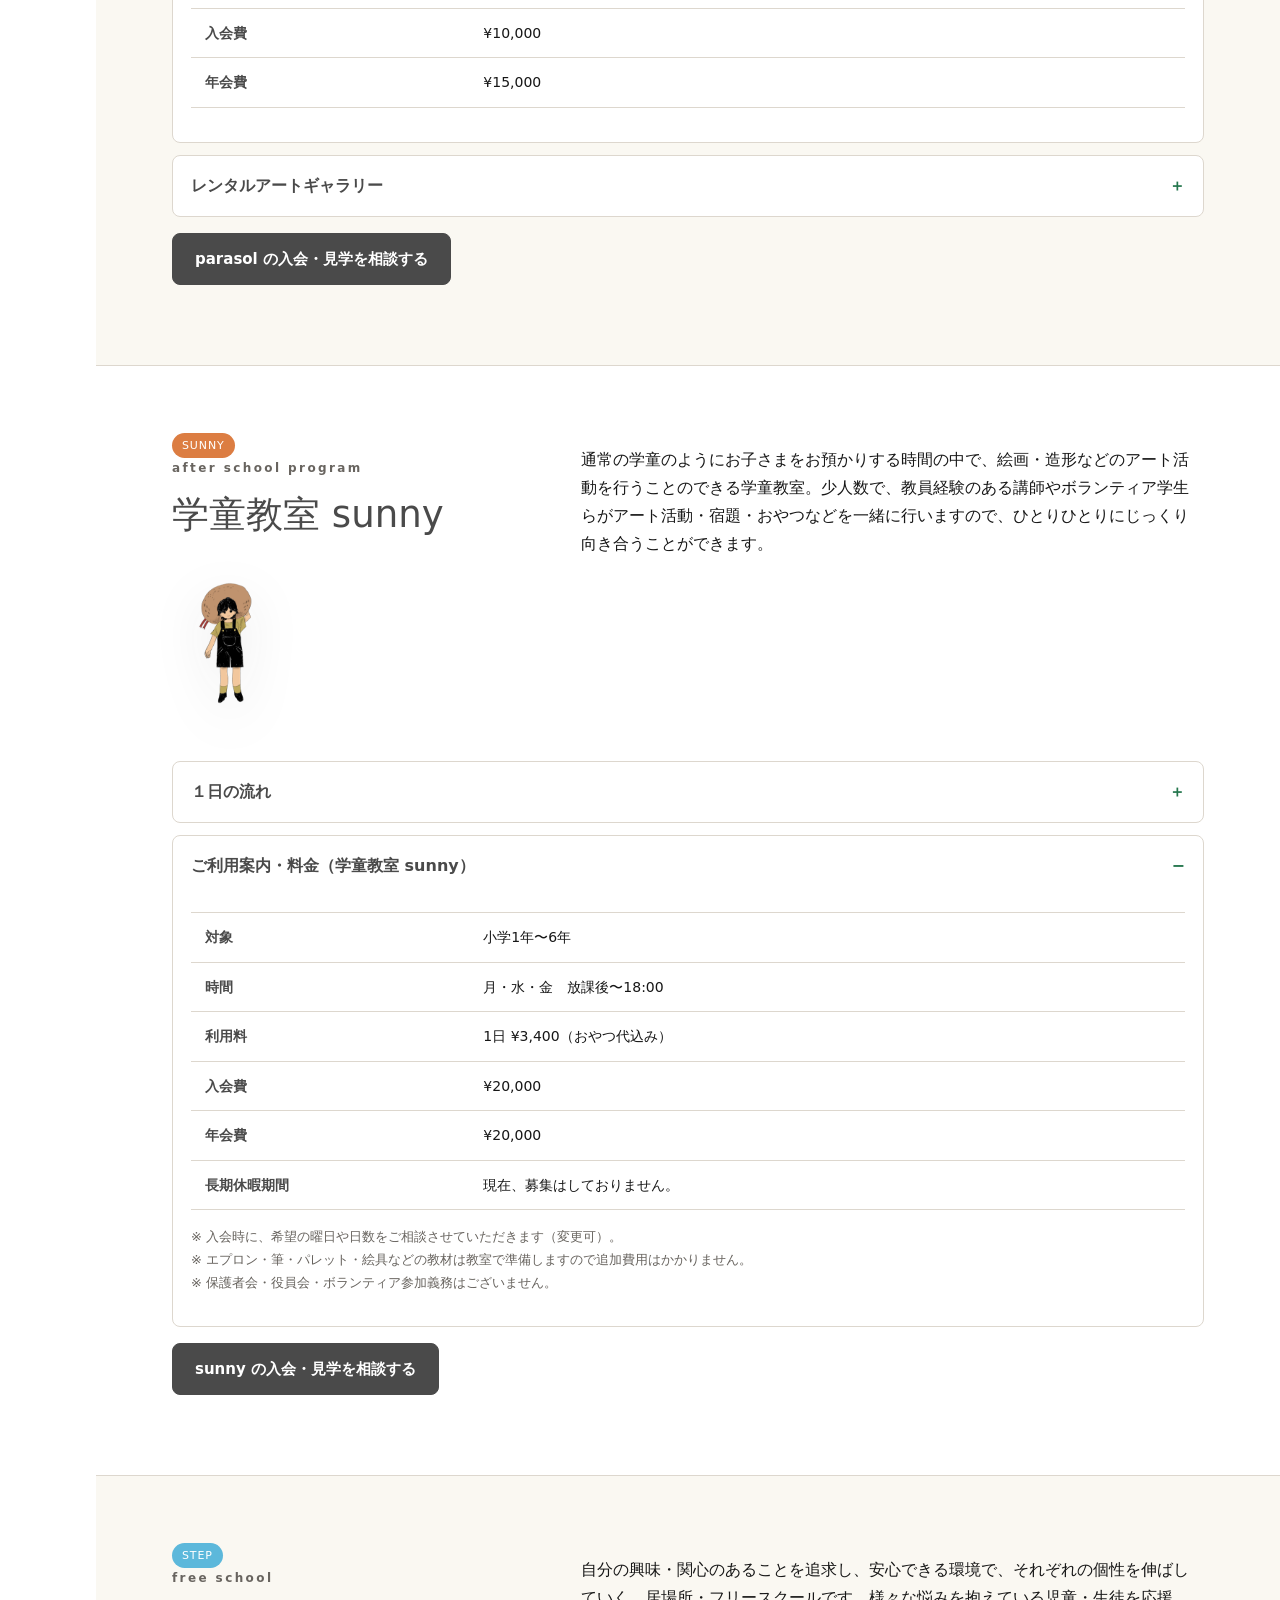
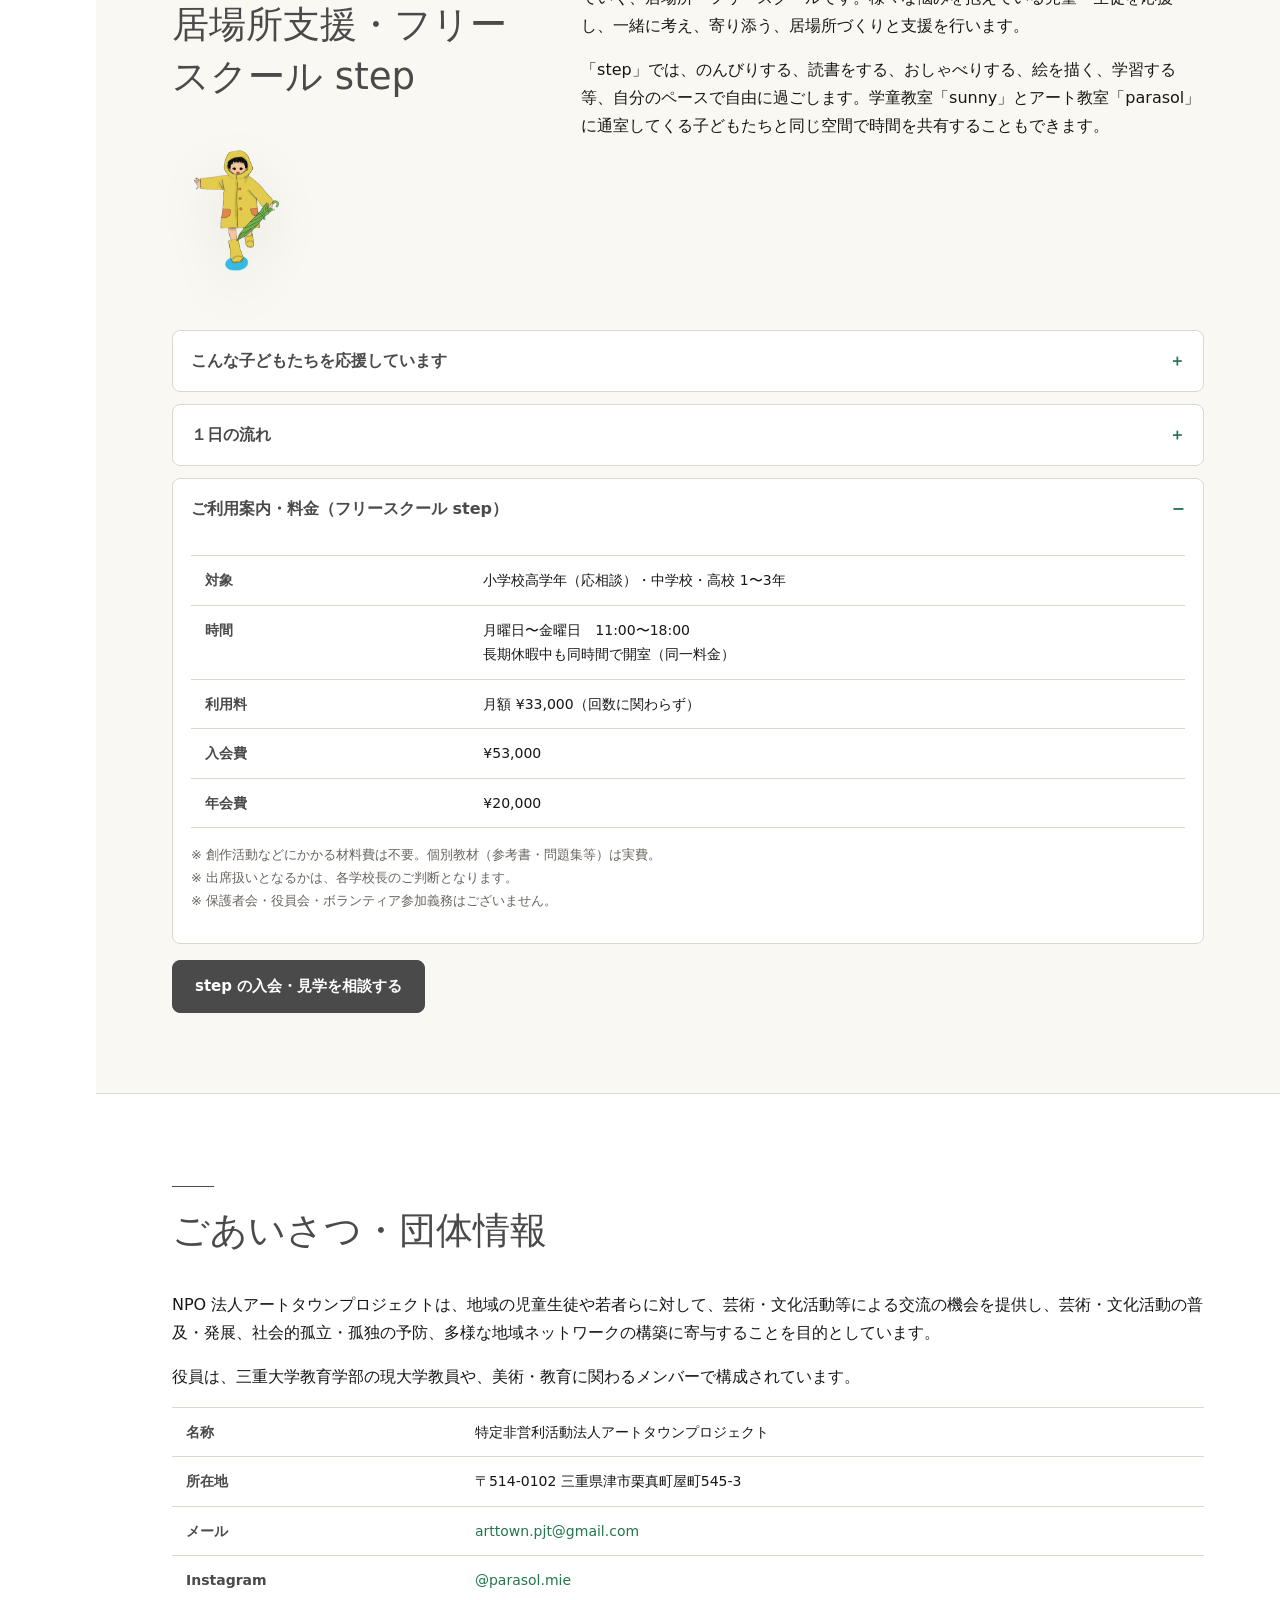
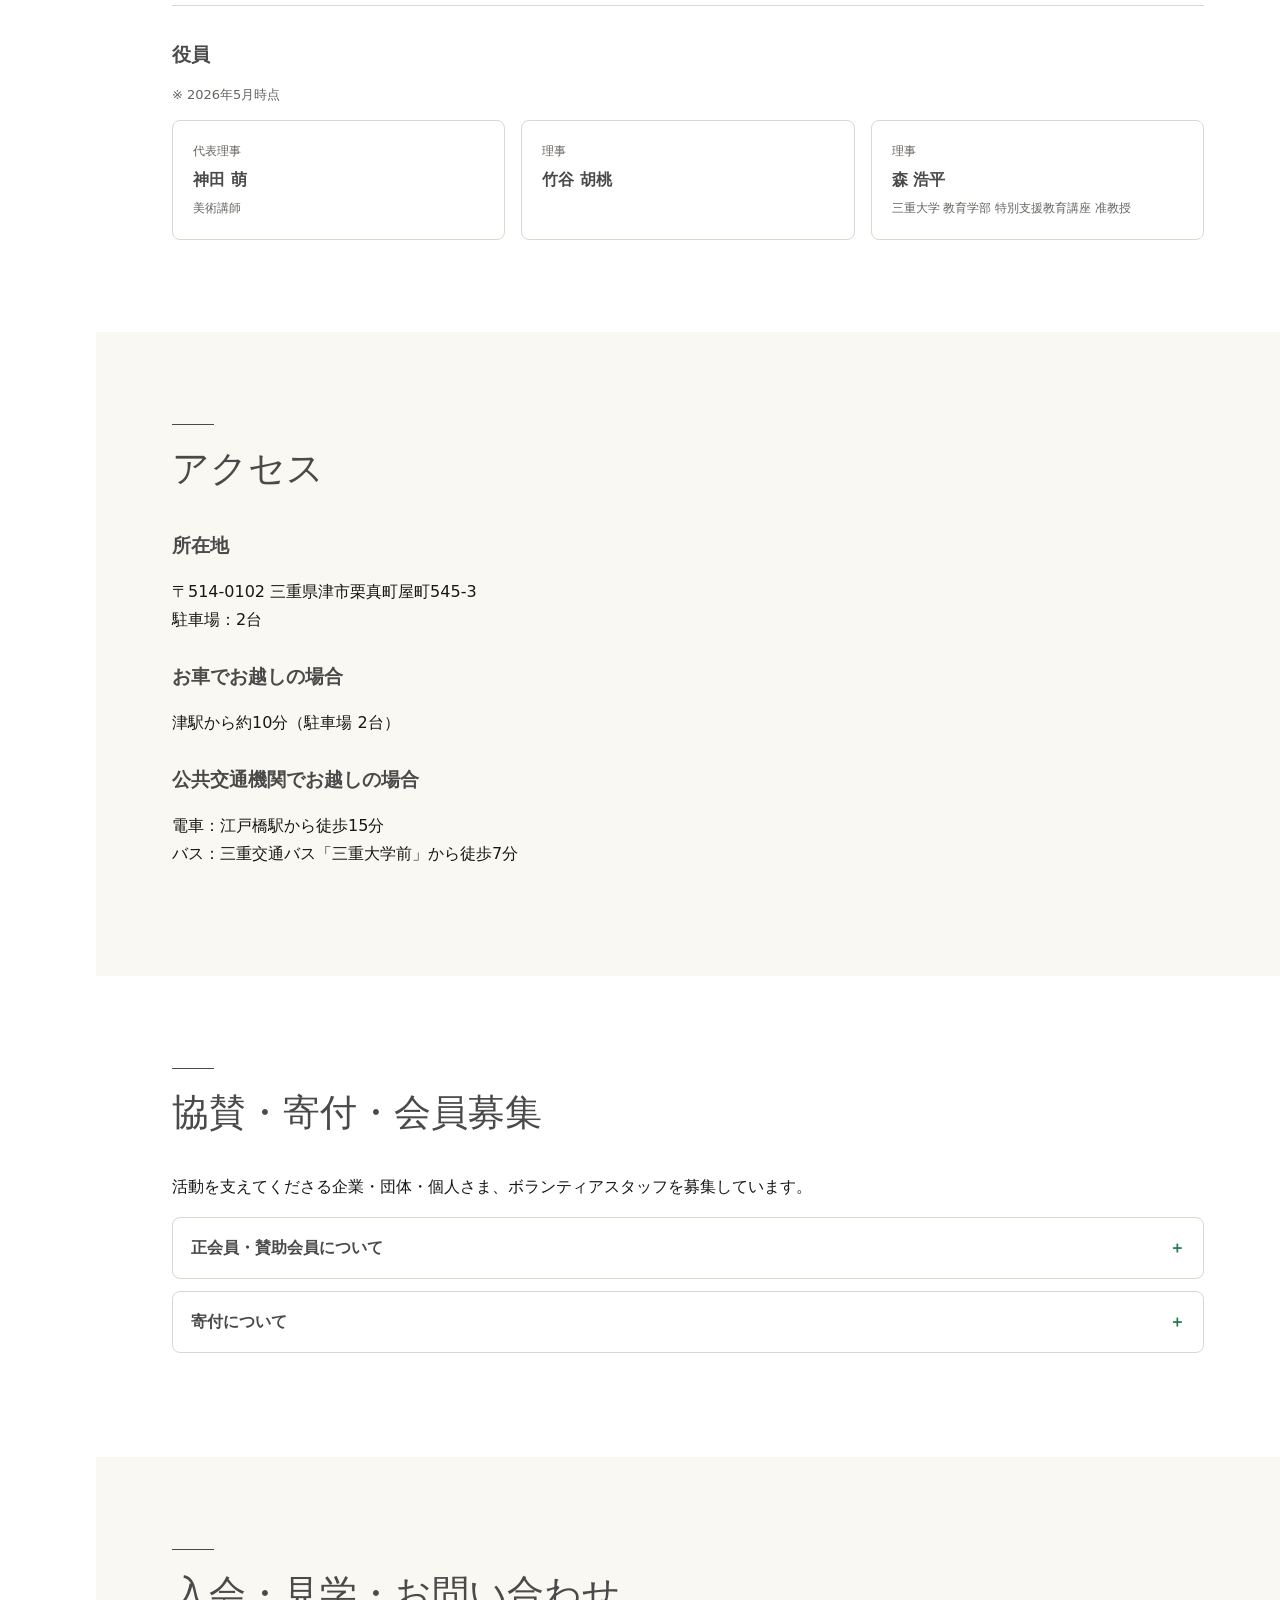
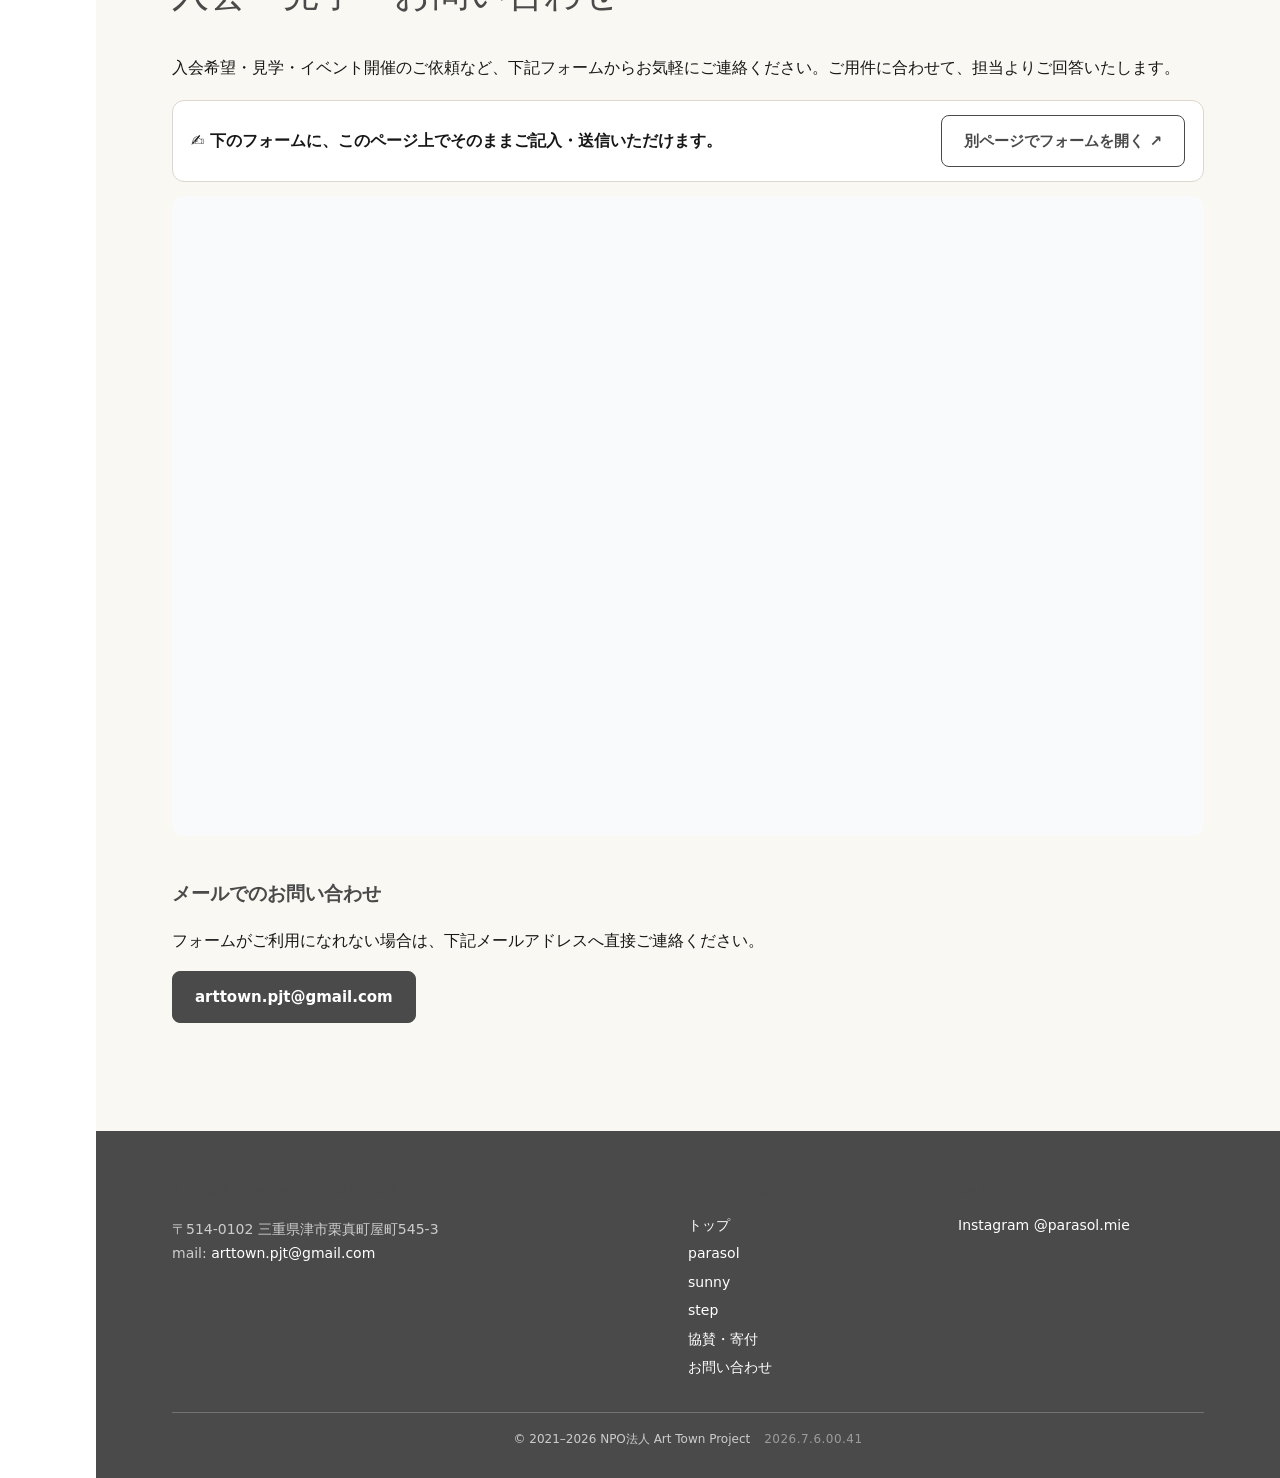
==== commit 58ae2f1f: "携帯: sunnyロゴを70%に／横スクロール(横揺れ)防止 overflow-x:clip Co-Authored-By: Claude Opus 4.8 (1M context) <noreply" ====
--- a/index.html
+++ b/index.html
@@ -19,7 +19,7 @@
 <link rel="icon" href="assets/img/logo-arttown-mark.png" type="image/png">
 <link rel="apple-touch-icon" href="assets/img/logo-arttown-mark.png">
 <link rel="preload" as="image" href="assets/img/hero-art-table.jpg">
-<link rel="stylesheet" href="assets/css/style.css?v=20260706-22">
+<link rel="stylesheet" href="assets/css/style.css?v=20260706-23">
 <script type="application/ld+json">
 {
   "@context": "https://schema.org",
@@ -511,7 +511,7 @@
         </ul>
       </div>
     </div>
-    <div class="copy">© 2021–<span id="copyright-year">2026</span> NPO法人 Art Town Project<span class="ver">2026.7.6.00.15</span></div>
+    <div class="copy">© 2021–<span id="copyright-year">2026</span> NPO法人 Art Town Project<span class="ver">2026.7.6.00.41</span></div>
   </div>
 </footer>
 
--- a/assets/css/style.css
+++ b/assets/css/style.css
@@ -19,7 +19,7 @@
 }
 
 * { box-sizing: border-box; }
-html, body { margin: 0; padding: 0; }
+html, body { margin: 0; padding: 0; overflow-x: clip; }
 body {
   font-family: "Hiragino Sans", "Hiragino Kaku Gothic ProN", "Yu Gothic", "Meiryo", system-ui, -apple-system, sans-serif;
   color: var(--c-text);
@@ -332,6 +332,9 @@
   margin: 0 0 10px;
   image-rendering: auto;
 }
+@media (max-width: 720px) {
+  .service-card.sunny .service-logo { height: 32px; } /* 携帯でsunnyロゴを約70%に */
+}
 .service-card .service-character {
   width: auto;
   max-width: 42%;
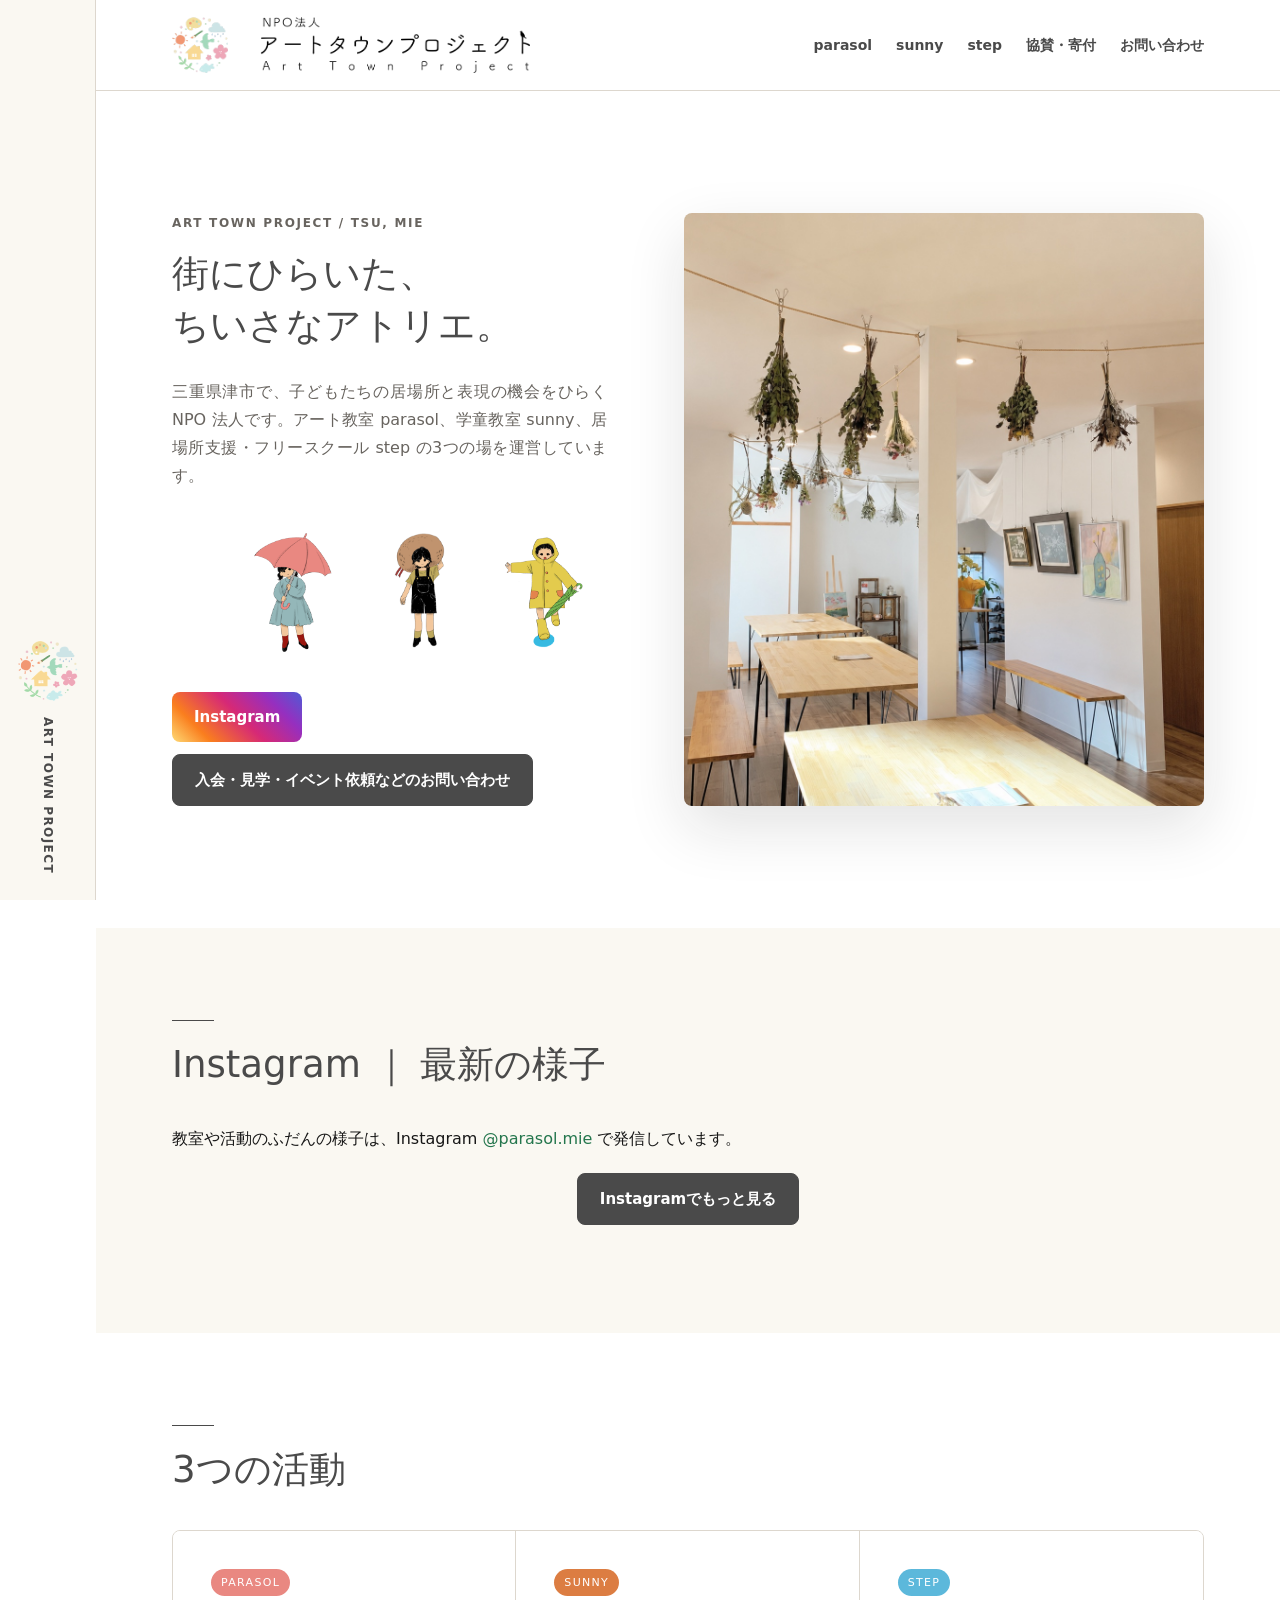
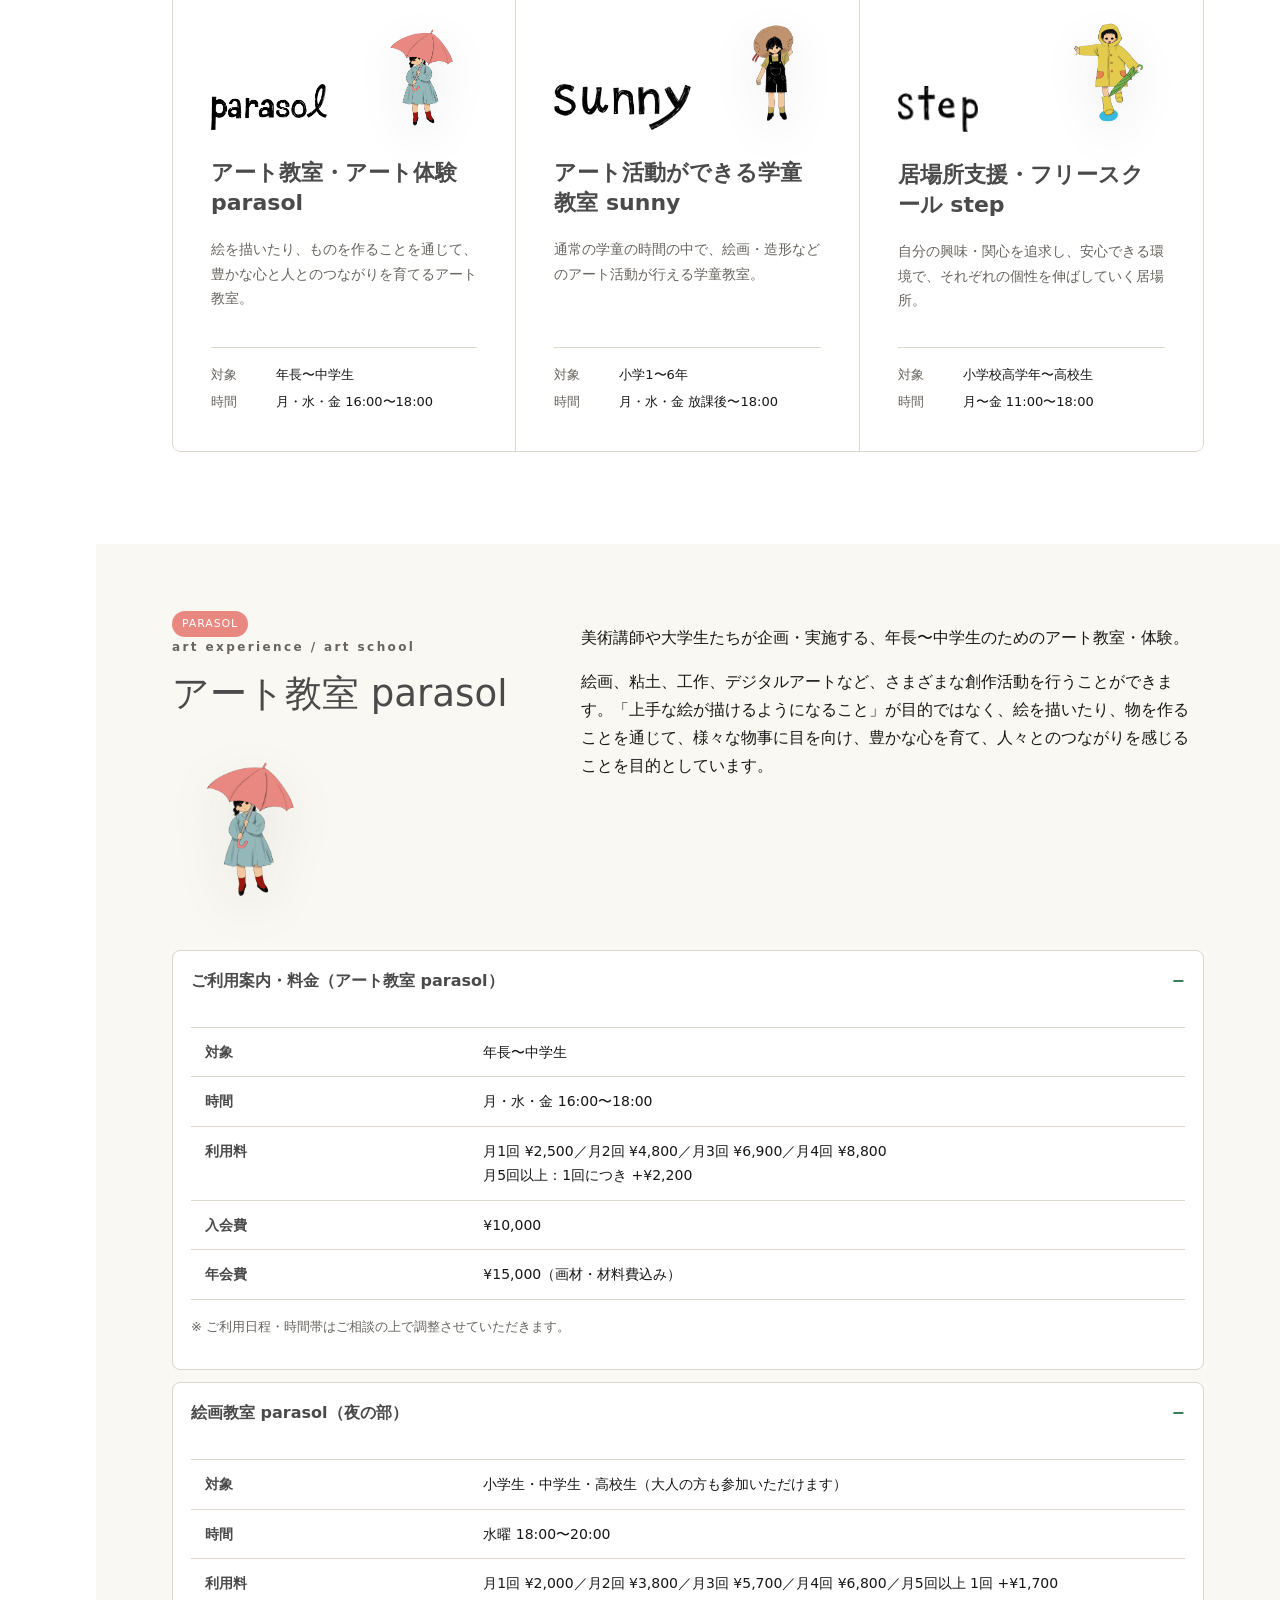
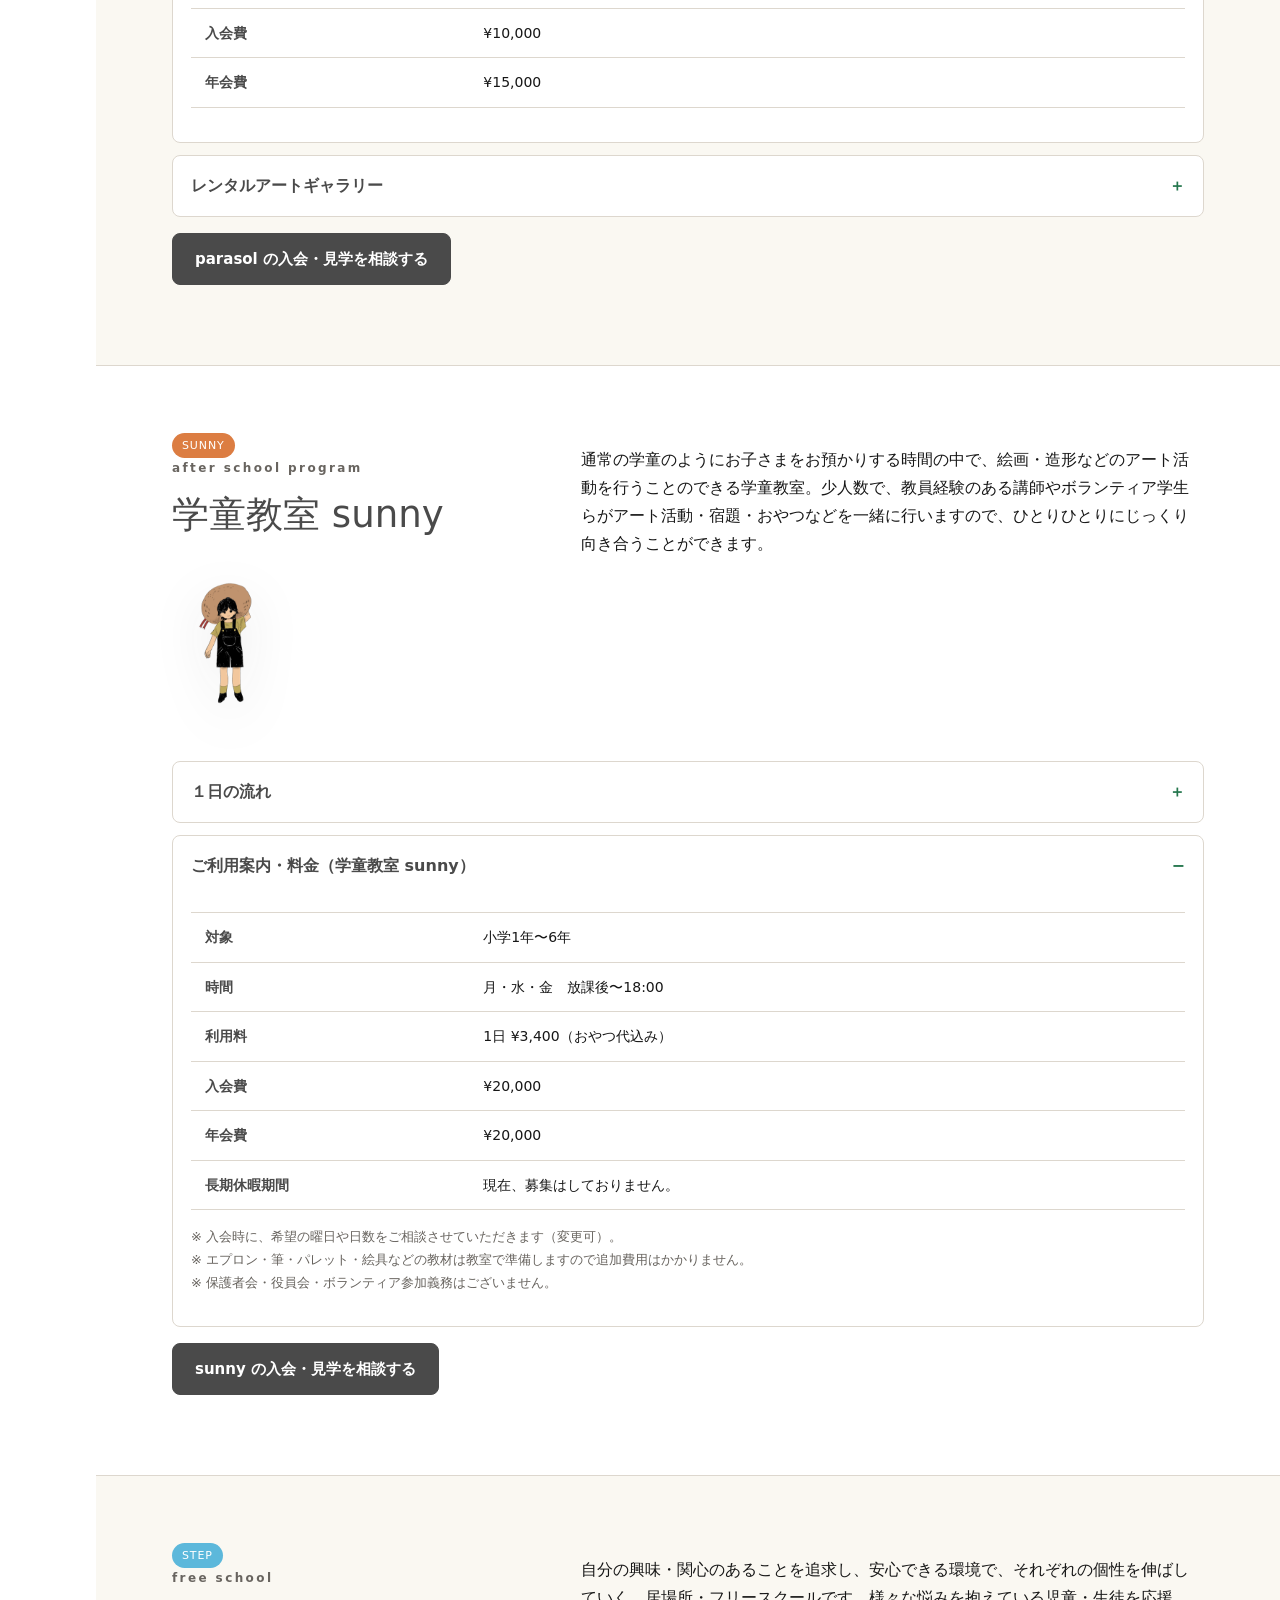
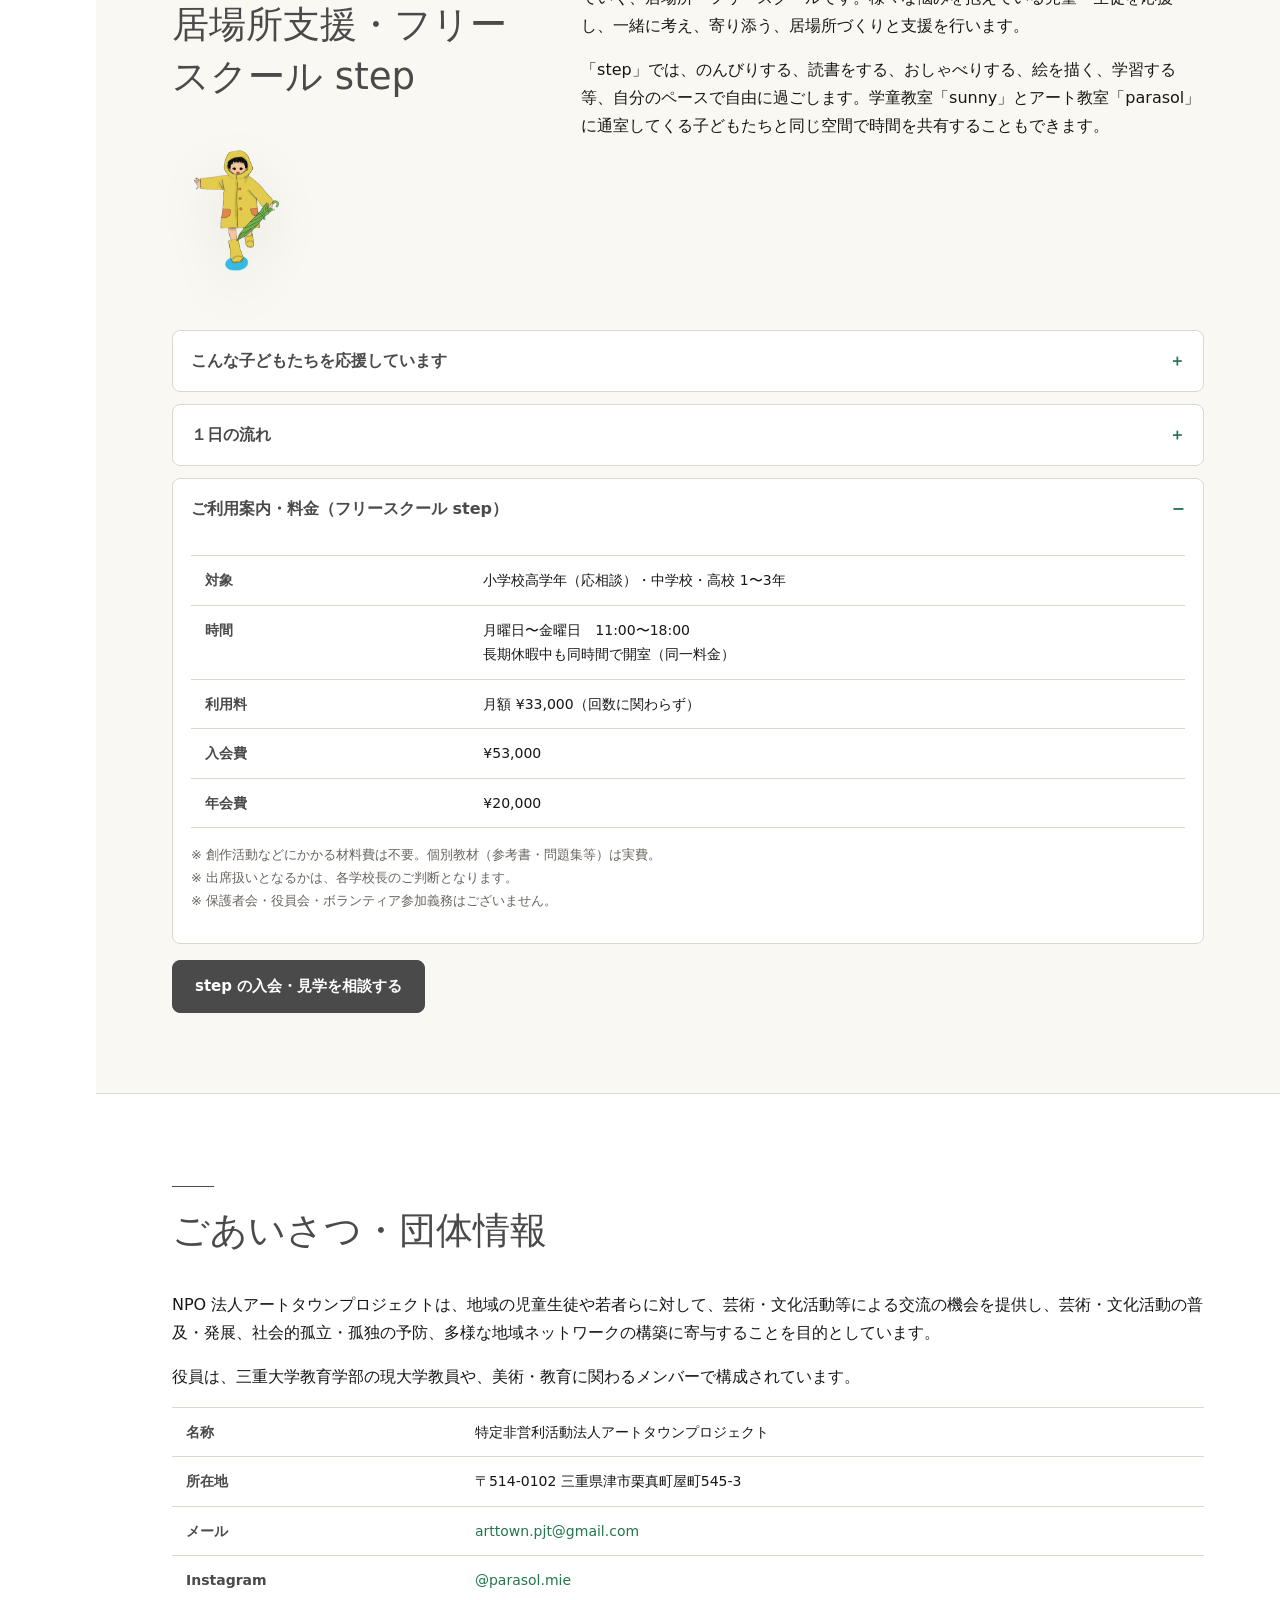
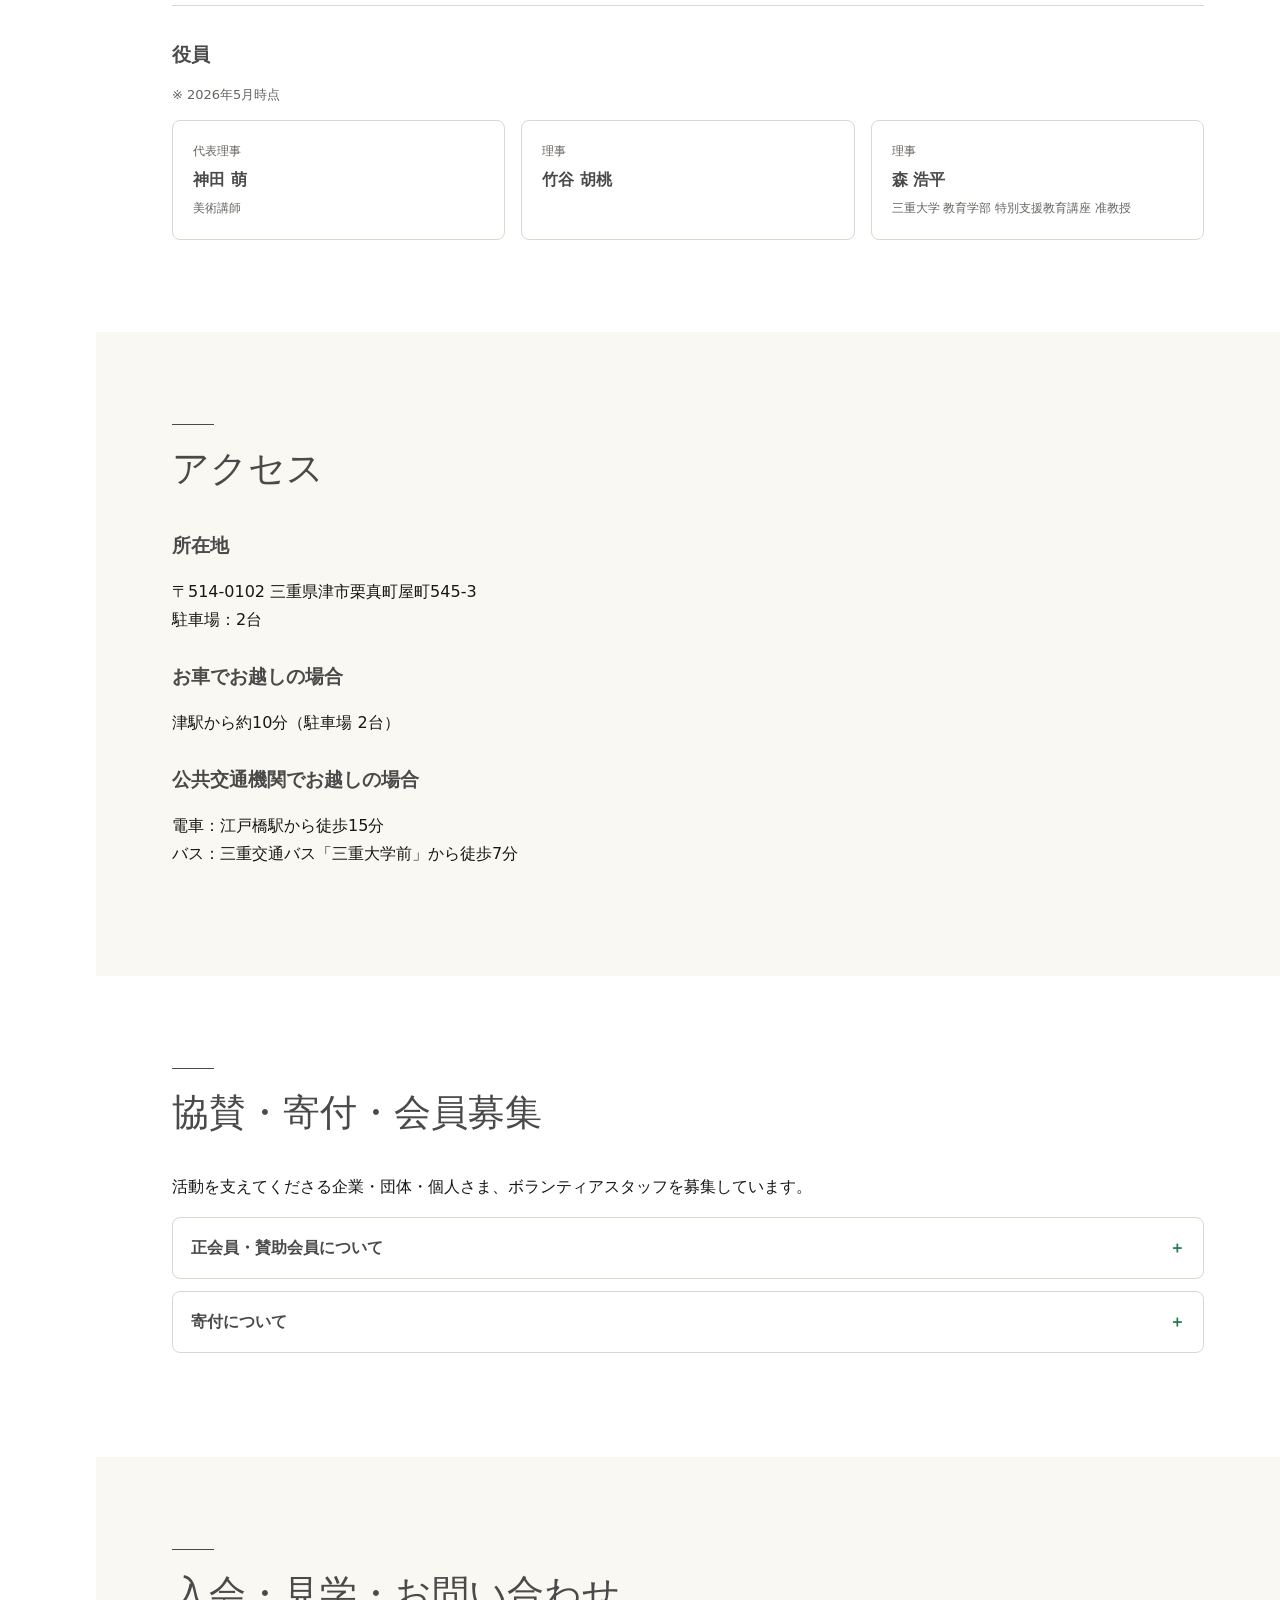
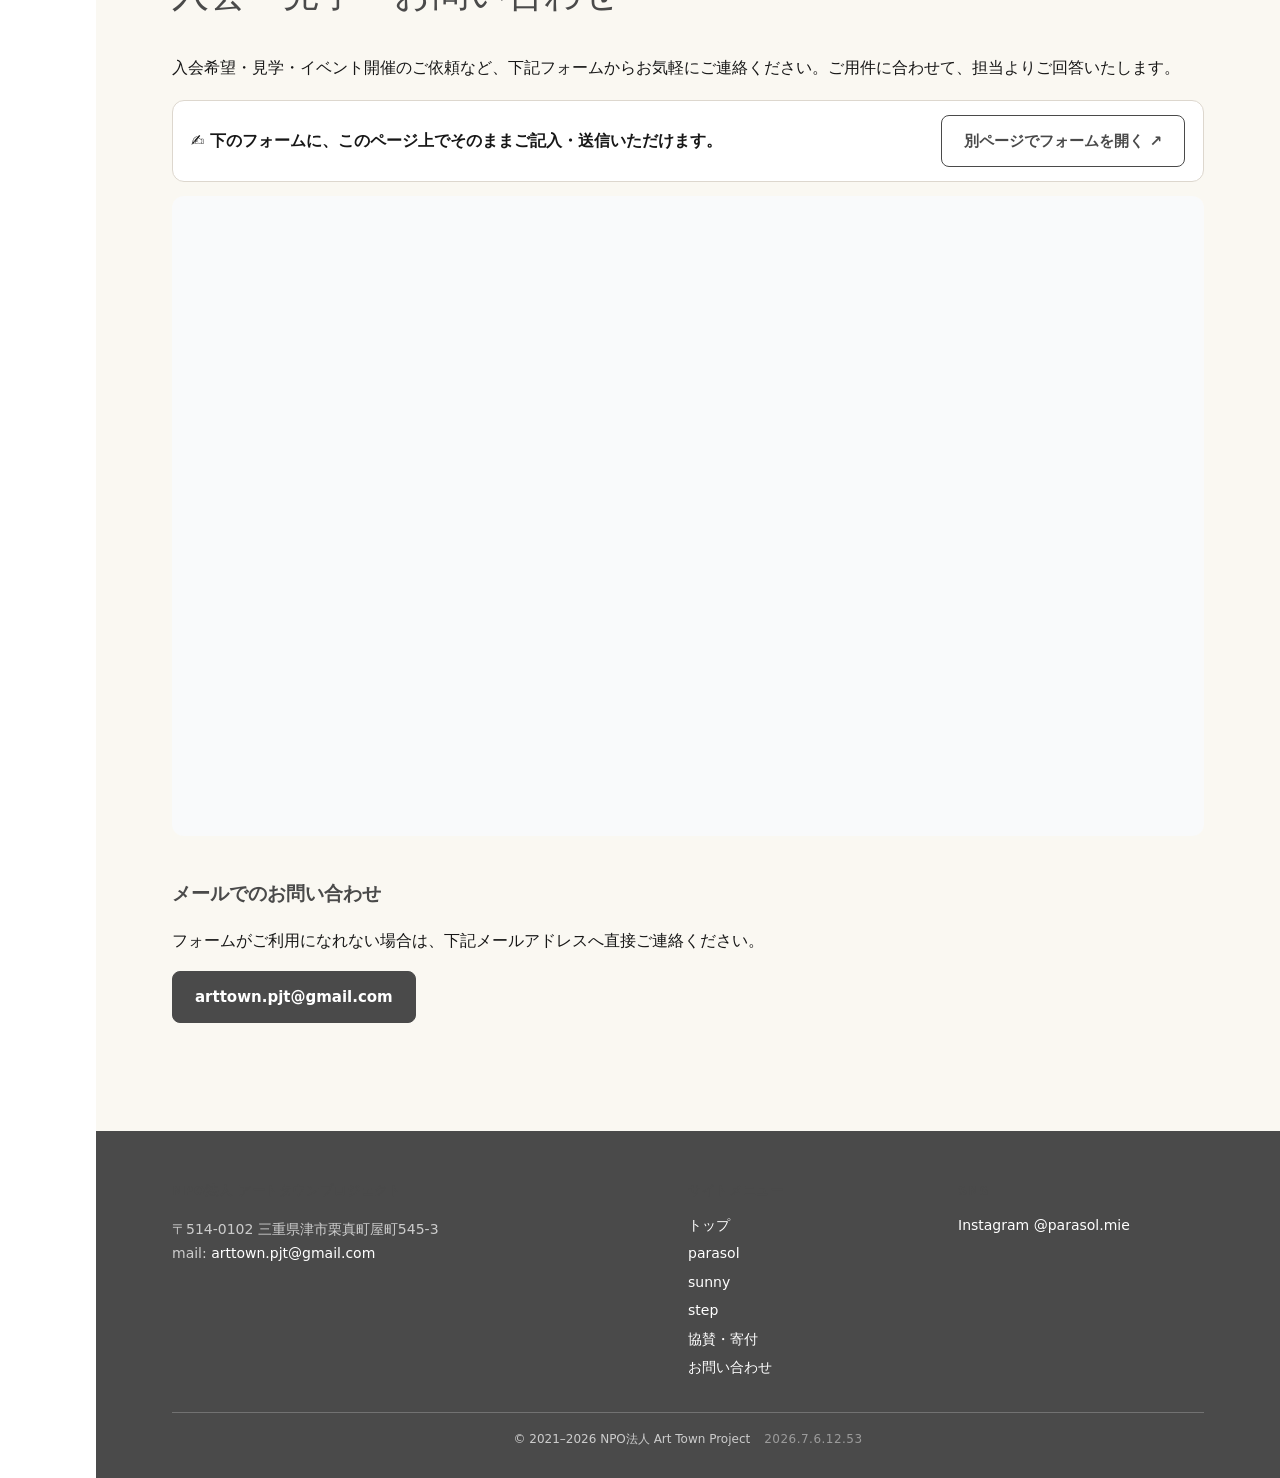
==== commit 96ccd63a: "携帯: ヒーロー見出しの右はみ出しを修正（折り返し許可＋文字縮小・grid minmax(0,1fr)・poster固定高） Co-Authored-By: Claude Opus 4.8 (1M c" ====
--- a/index.html
+++ b/index.html
@@ -19,7 +19,7 @@
 <link rel="icon" href="assets/img/logo-arttown-mark.png" type="image/png">
 <link rel="apple-touch-icon" href="assets/img/logo-arttown-mark.png">
 <link rel="preload" as="image" href="assets/img/hero-art-table.jpg">
-<link rel="stylesheet" href="assets/css/style.css?v=20260706-23">
+<link rel="stylesheet" href="assets/css/style.css?v=20260706-24">
 <script type="application/ld+json">
 {
   "@context": "https://schema.org",
@@ -511,7 +511,7 @@
         </ul>
       </div>
     </div>
-    <div class="copy">© 2021–<span id="copyright-year">2026</span> NPO法人 Art Town Project<span class="ver">2026.7.6.00.41</span></div>
+    <div class="copy">© 2021–<span id="copyright-year">2026</span> NPO法人 Art Town Project<span class="ver">2026.7.6.12.53</span></div>
   </div>
 </footer>
 
--- a/assets/css/style.css
+++ b/assets/css/style.css
@@ -132,6 +132,7 @@
   gap: clamp(40px, 6vw, 84px);
   align-items: stretch;
 }
+.hero-copy, .hero-poster { min-width: 0; }
 .eyebrow {
   color: var(--c-muted);
   font-size: 12px;
@@ -191,14 +192,16 @@
     padding: 42px 0 44px;
   }
   .hero-grid {
-    grid-template-columns: 1fr;
+    grid-template-columns: minmax(0, 1fr);
   }
   .hero h1 {
-    font-size: clamp(30px, 10vw, 44px);
-  }
+    font-size: clamp(24px, 7.6vw, 40px);
+  }
+  .hero h1 .nw { white-space: normal; } /* 携帯では折り返しを許可（右はみ出し防止） */
   .hero-poster {
-    min-height: 260px;
-    aspect-ratio: 16 / 10;
+    min-height: 0;
+    height: 230px;
+    aspect-ratio: auto;
   }
   .hero-poster::before {
     inset: -12px 12px 12px -12px;
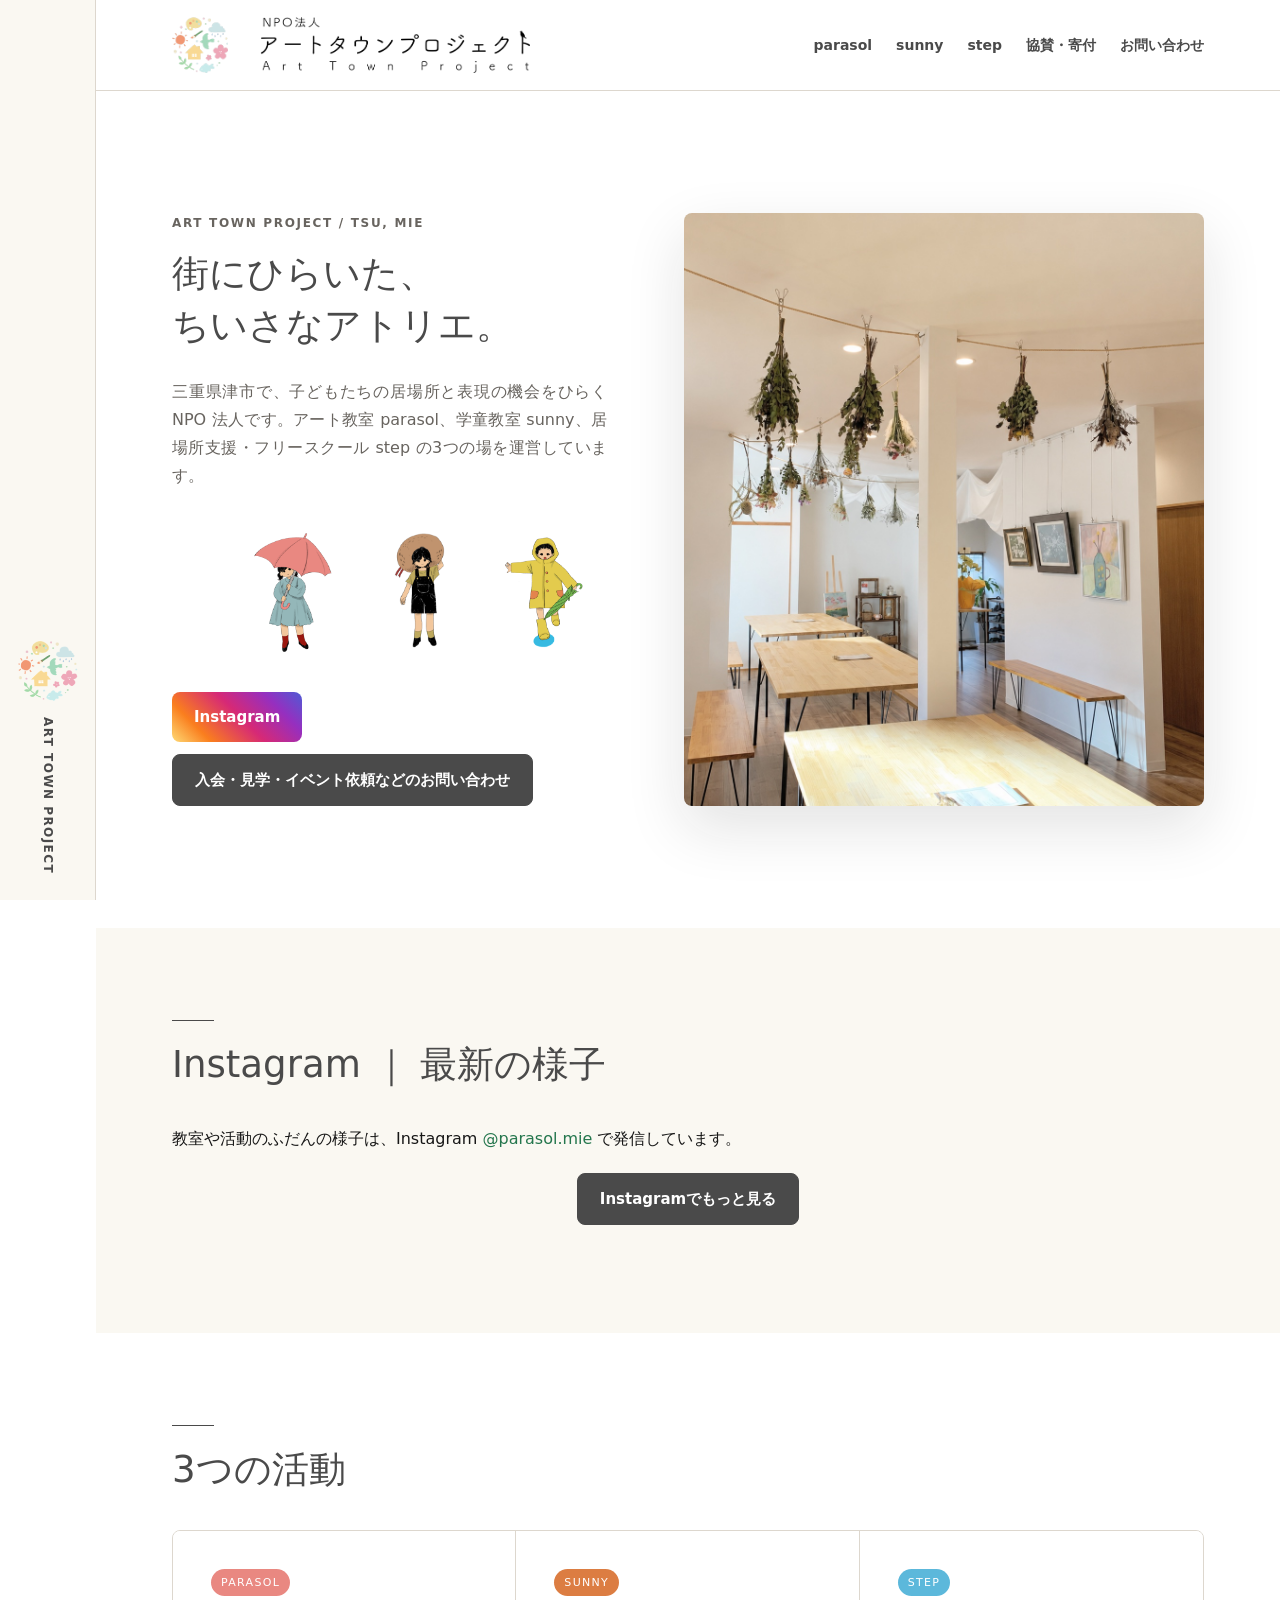
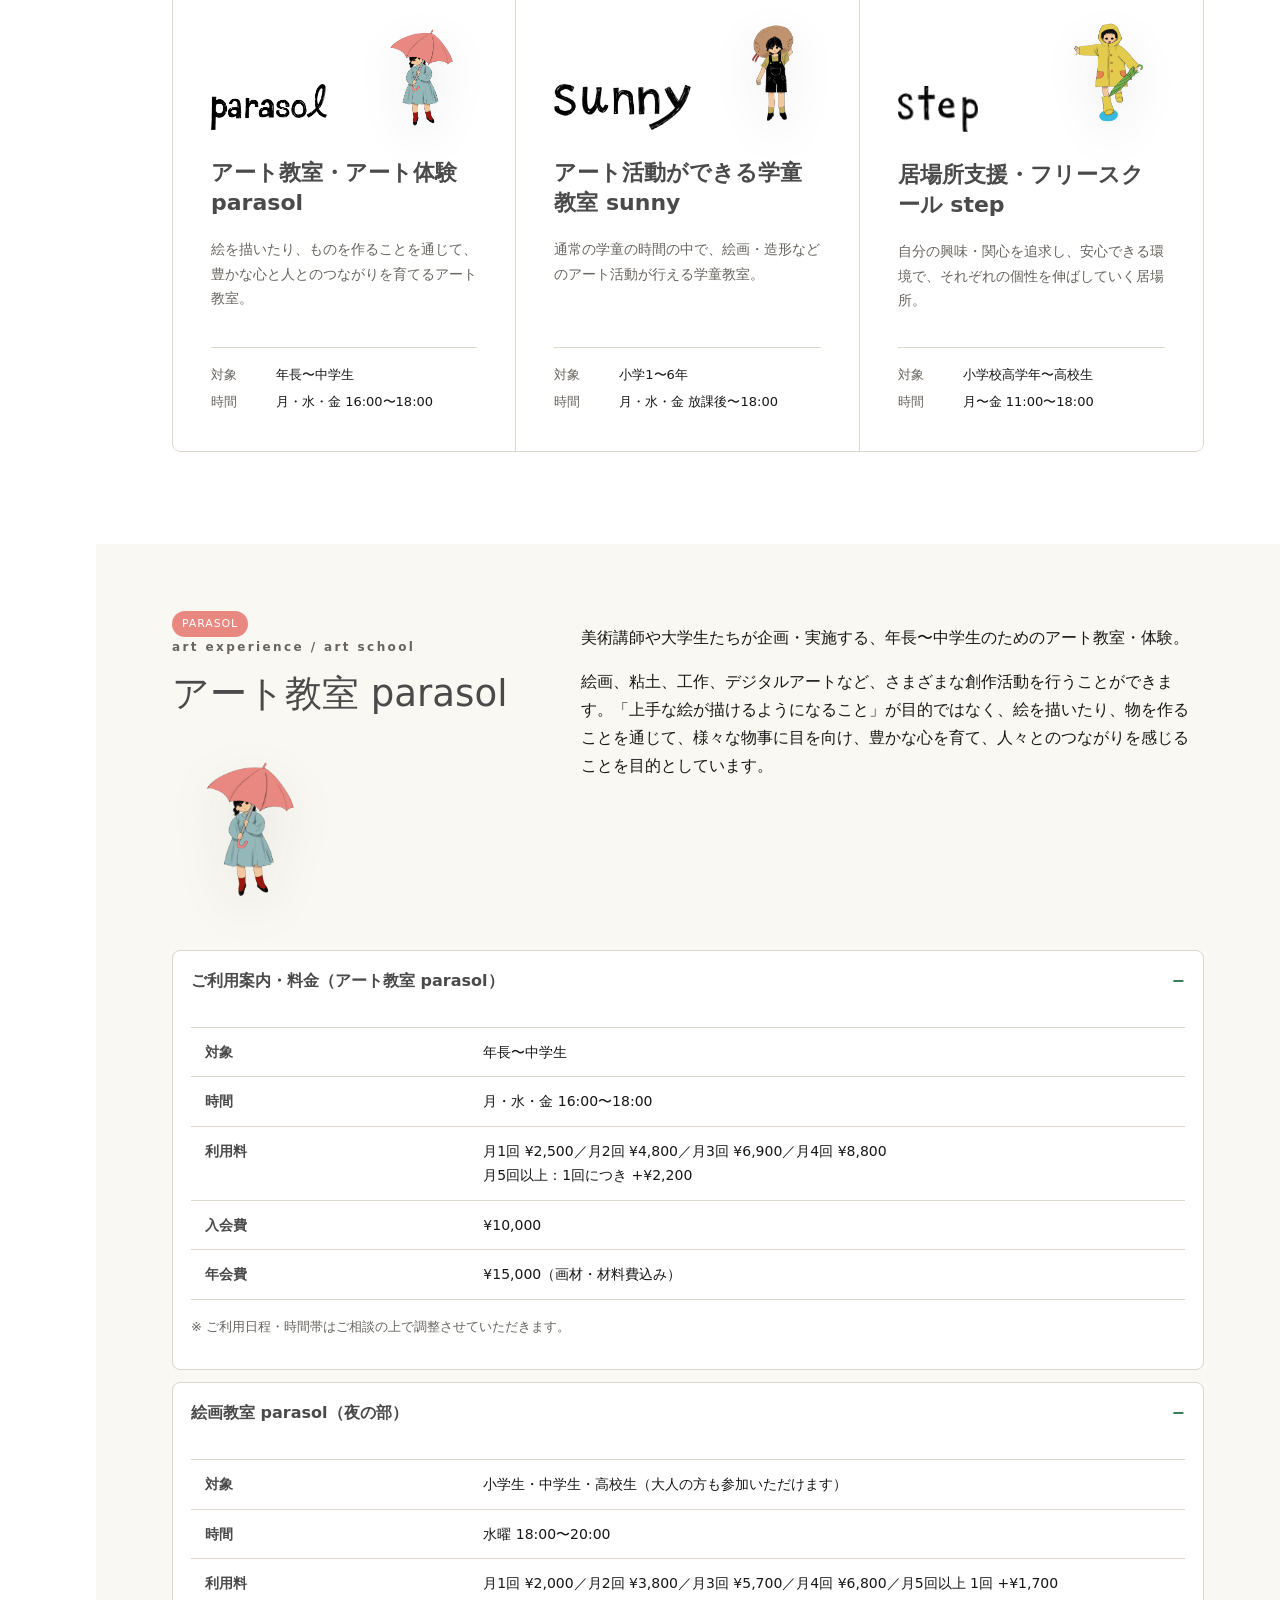
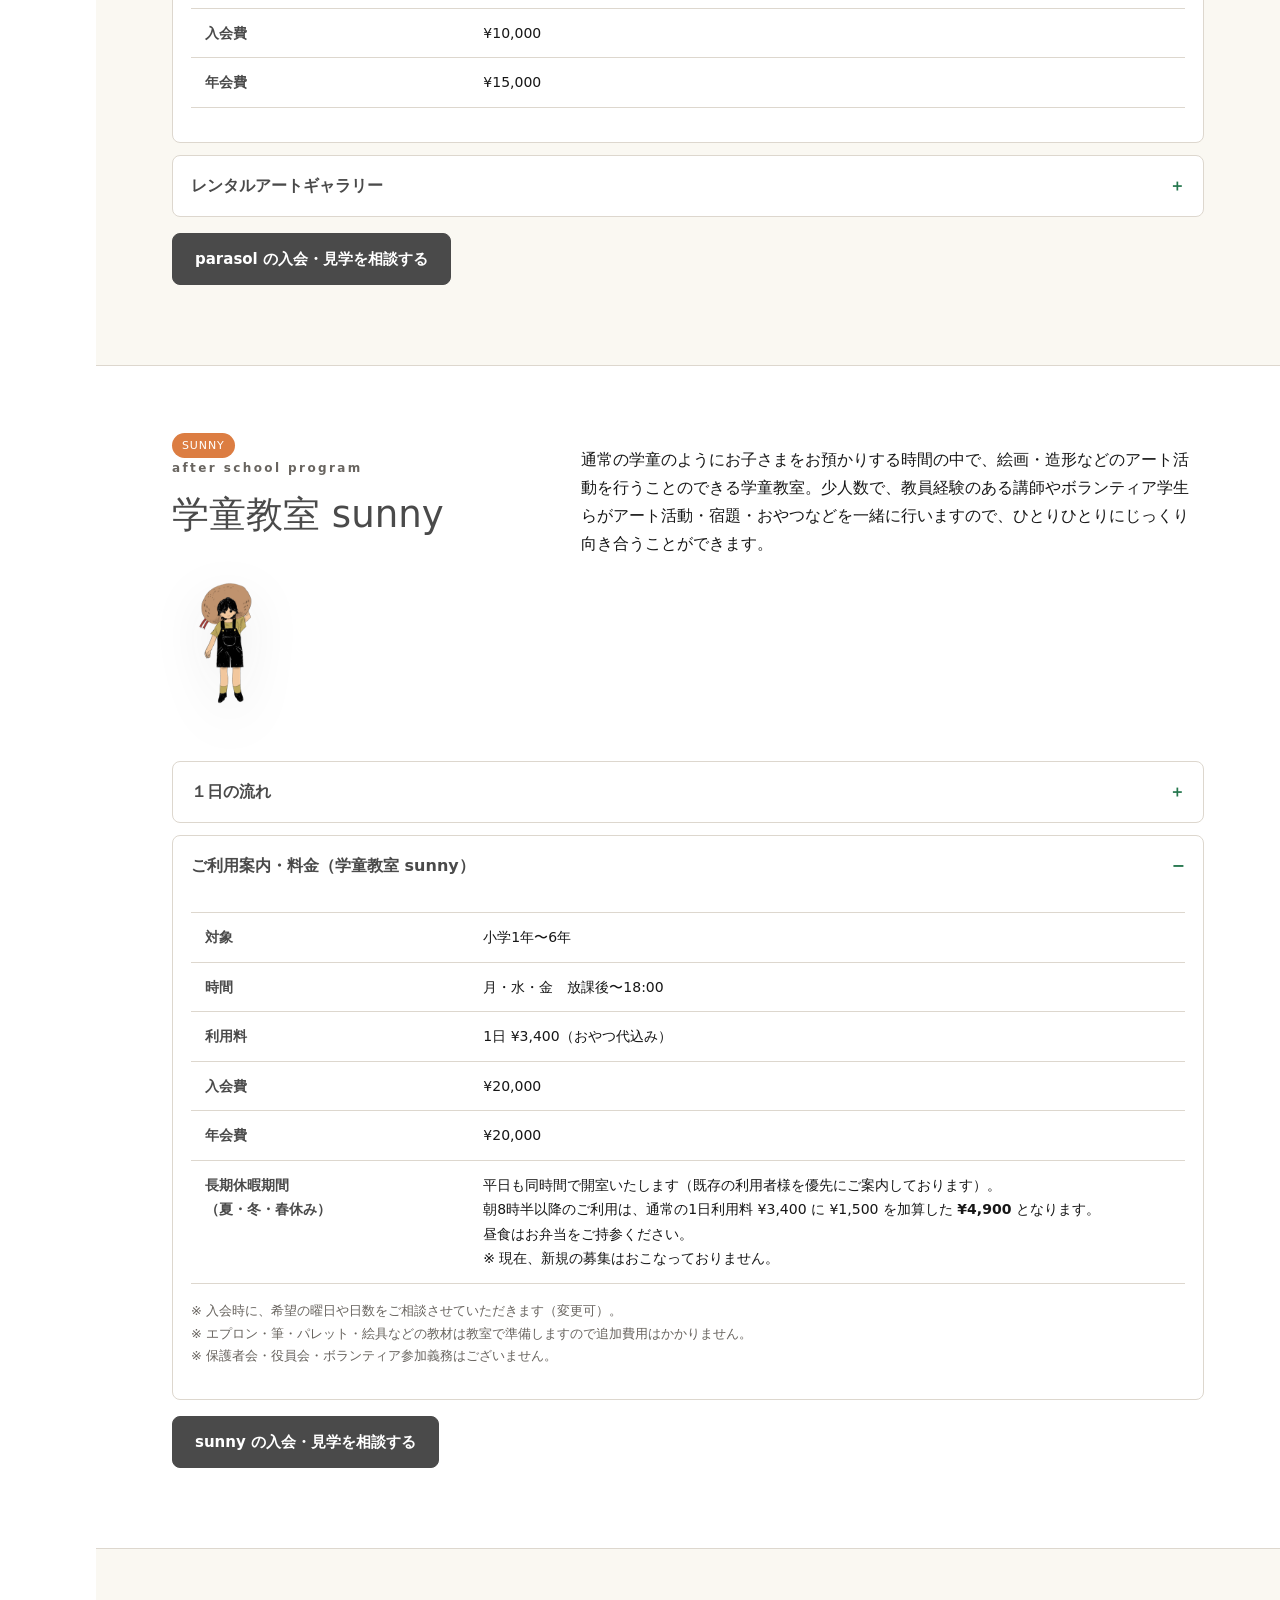
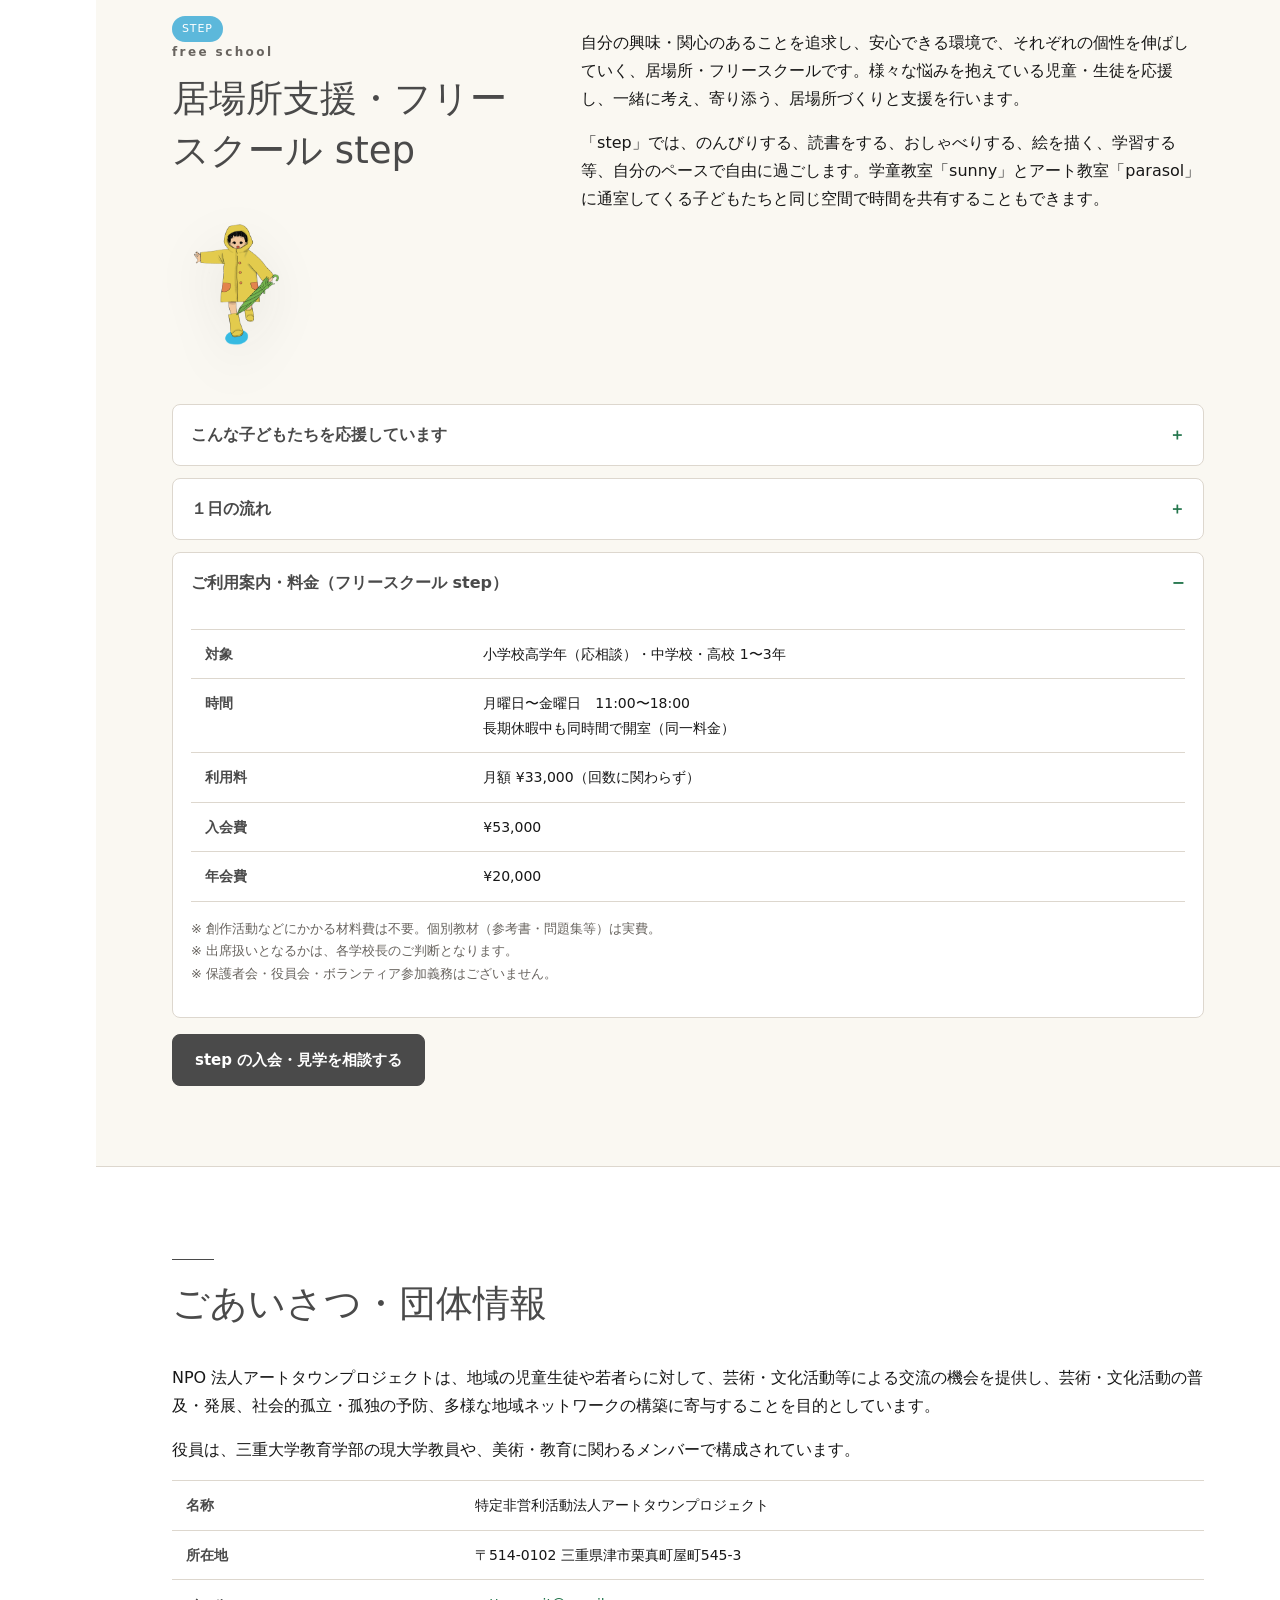
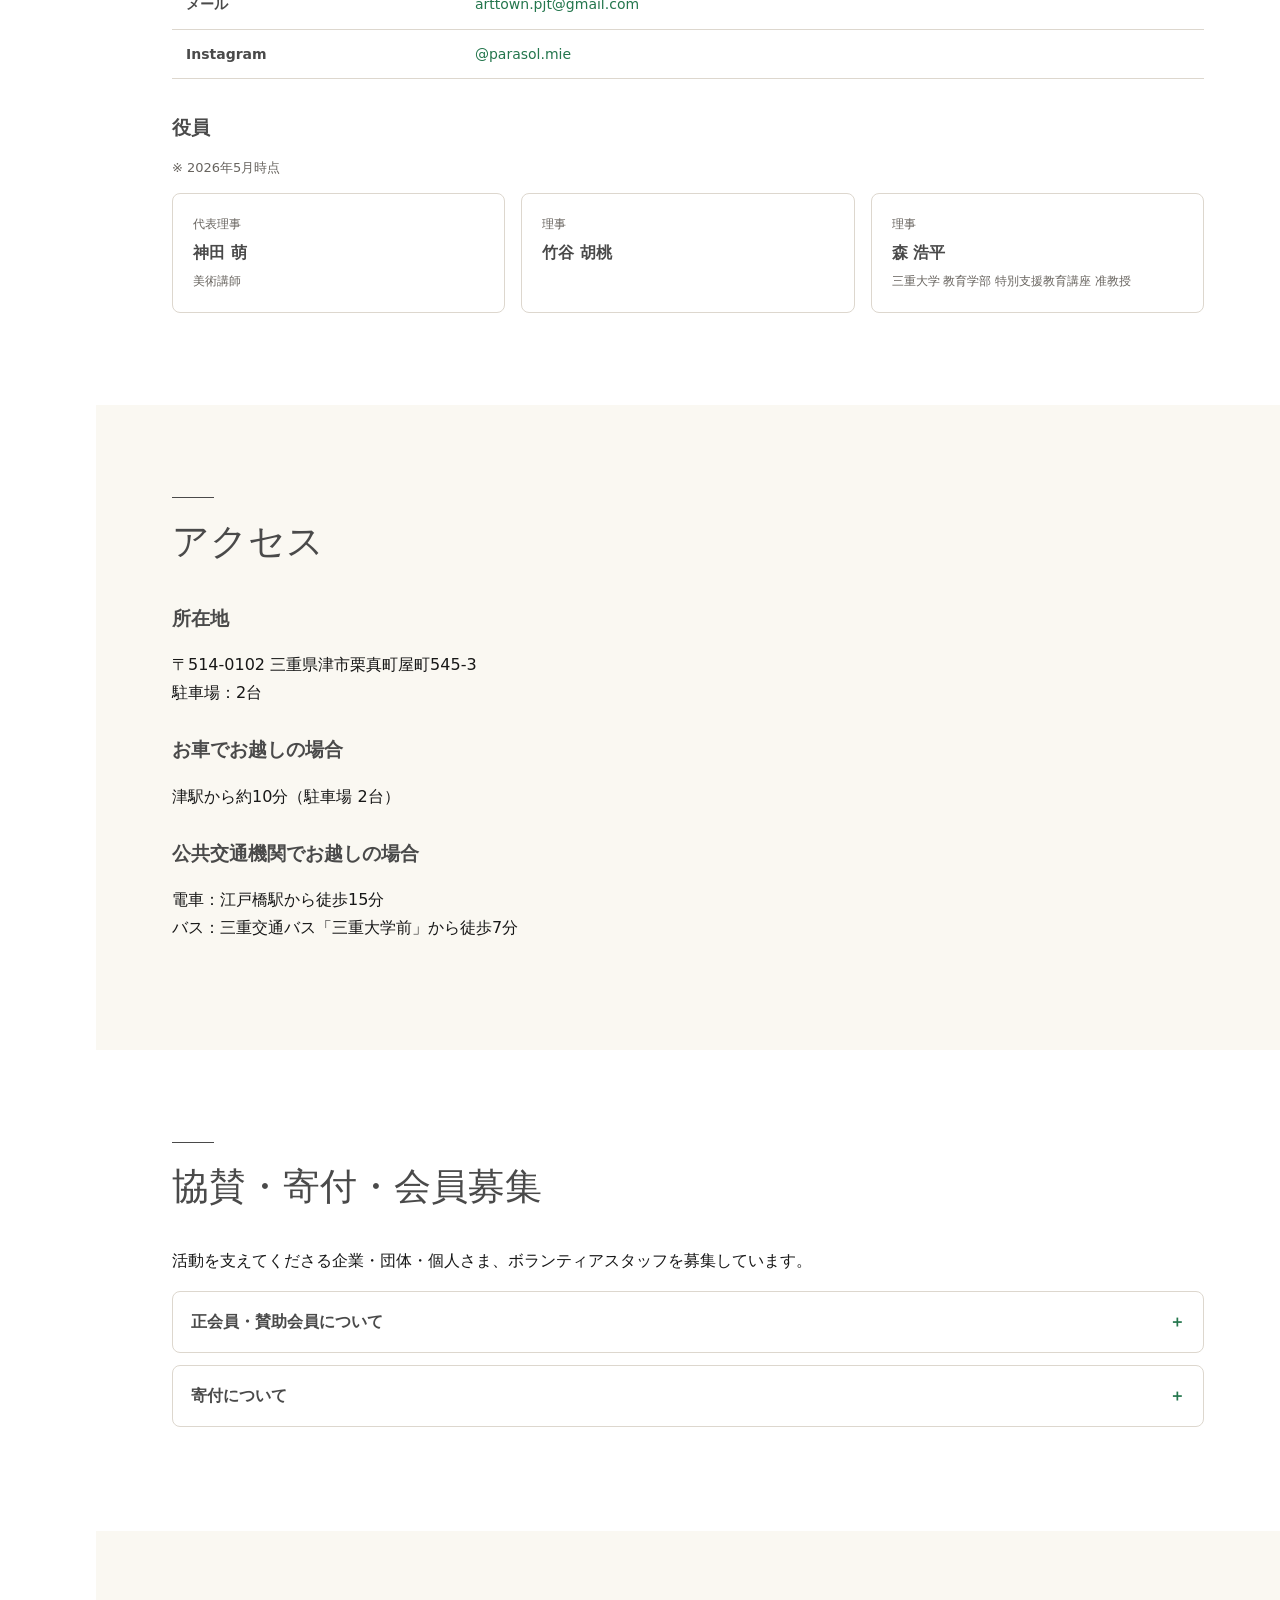
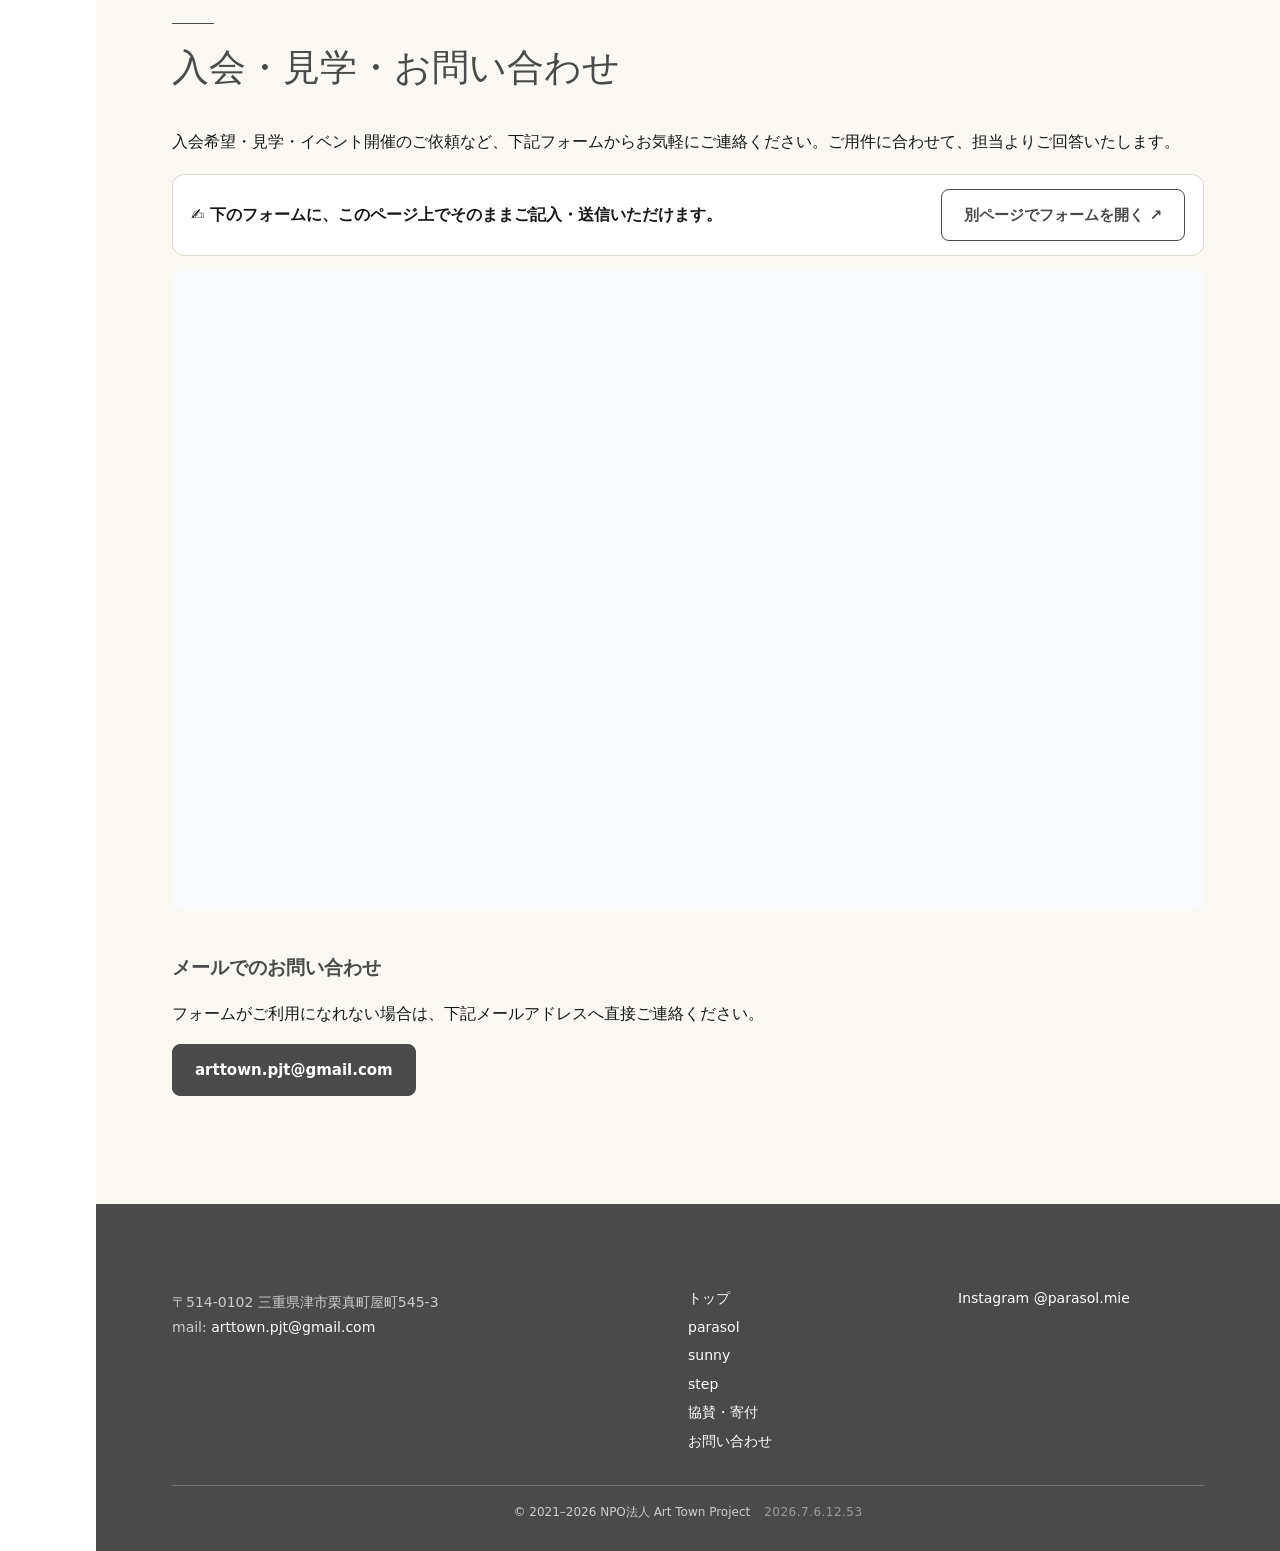
==== commit 217488b4: "学童sunny 長期休暇の料金を明記（既存利用者優先・1日¥4,900）＋新規募集停止の注記 Co-Authored-By: Claude Opus 4.8 (1M context) <noreply" ====
--- a/index.html
+++ b/index.html
@@ -295,7 +295,7 @@
           <tr><th>利用料</th><td>1日 ¥3,400（おやつ代込み）</td></tr>
           <tr><th>入会費</th><td>¥20,000</td></tr>
           <tr><th>年会費</th><td>¥20,000</td></tr>
-          <tr><th>長期休暇期間</th><td>現在、募集はしておりません。</td></tr>
+          <tr><th>長期休暇期間<br>（夏・冬・春休み）</th><td>平日も同時間で開室いたします（既存の利用者様を優先にご案内しております）。<br>朝8時半以降のご利用は、通常の1日利用料 ¥3,400 に ¥1,500 を加算した <strong>¥4,900</strong> となります。<br>昼食はお弁当をご持参ください。<br>※ 現在、新規の募集はおこなっておりません。</td></tr>
         </table>
         <p class="note">※ 入会時に、希望の曜日や日数をご相談させていただきます（変更可）。<br>
         ※ エプロン・筆・パレット・絵具などの教材は教室で準備しますので追加費用はかかりません。<br>
@@ -516,5 +516,6 @@
 </footer>
 
 <script src="assets/js/footer-year.js"></script>
+<!-- Cloudflare Web Analytics --><script type="module" src="https://static.cloudflareinsights.com/beacon.min.js" data-cf-beacon='{"token": "efea973e668840dfaaf47ef0f0e191ca"}'></script><!-- End Cloudflare Web Analytics -->
 </body>
 </html>
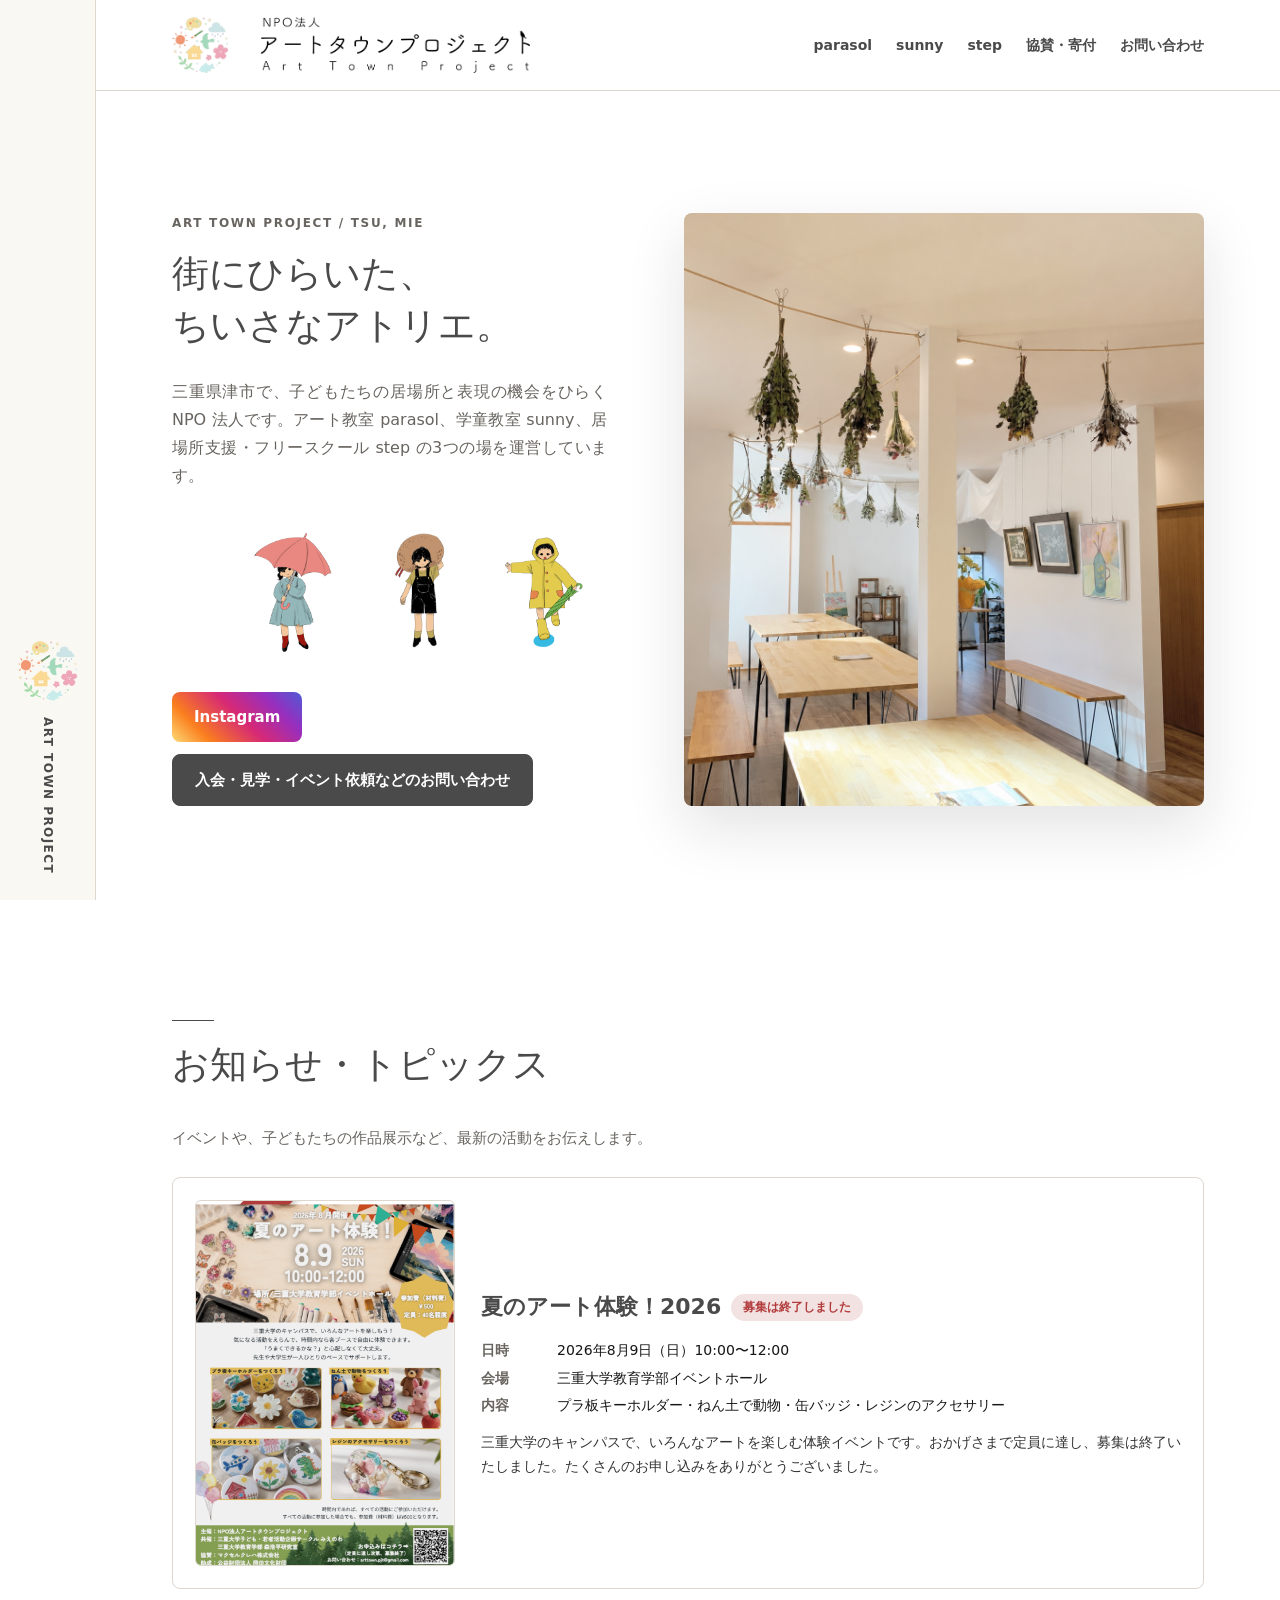
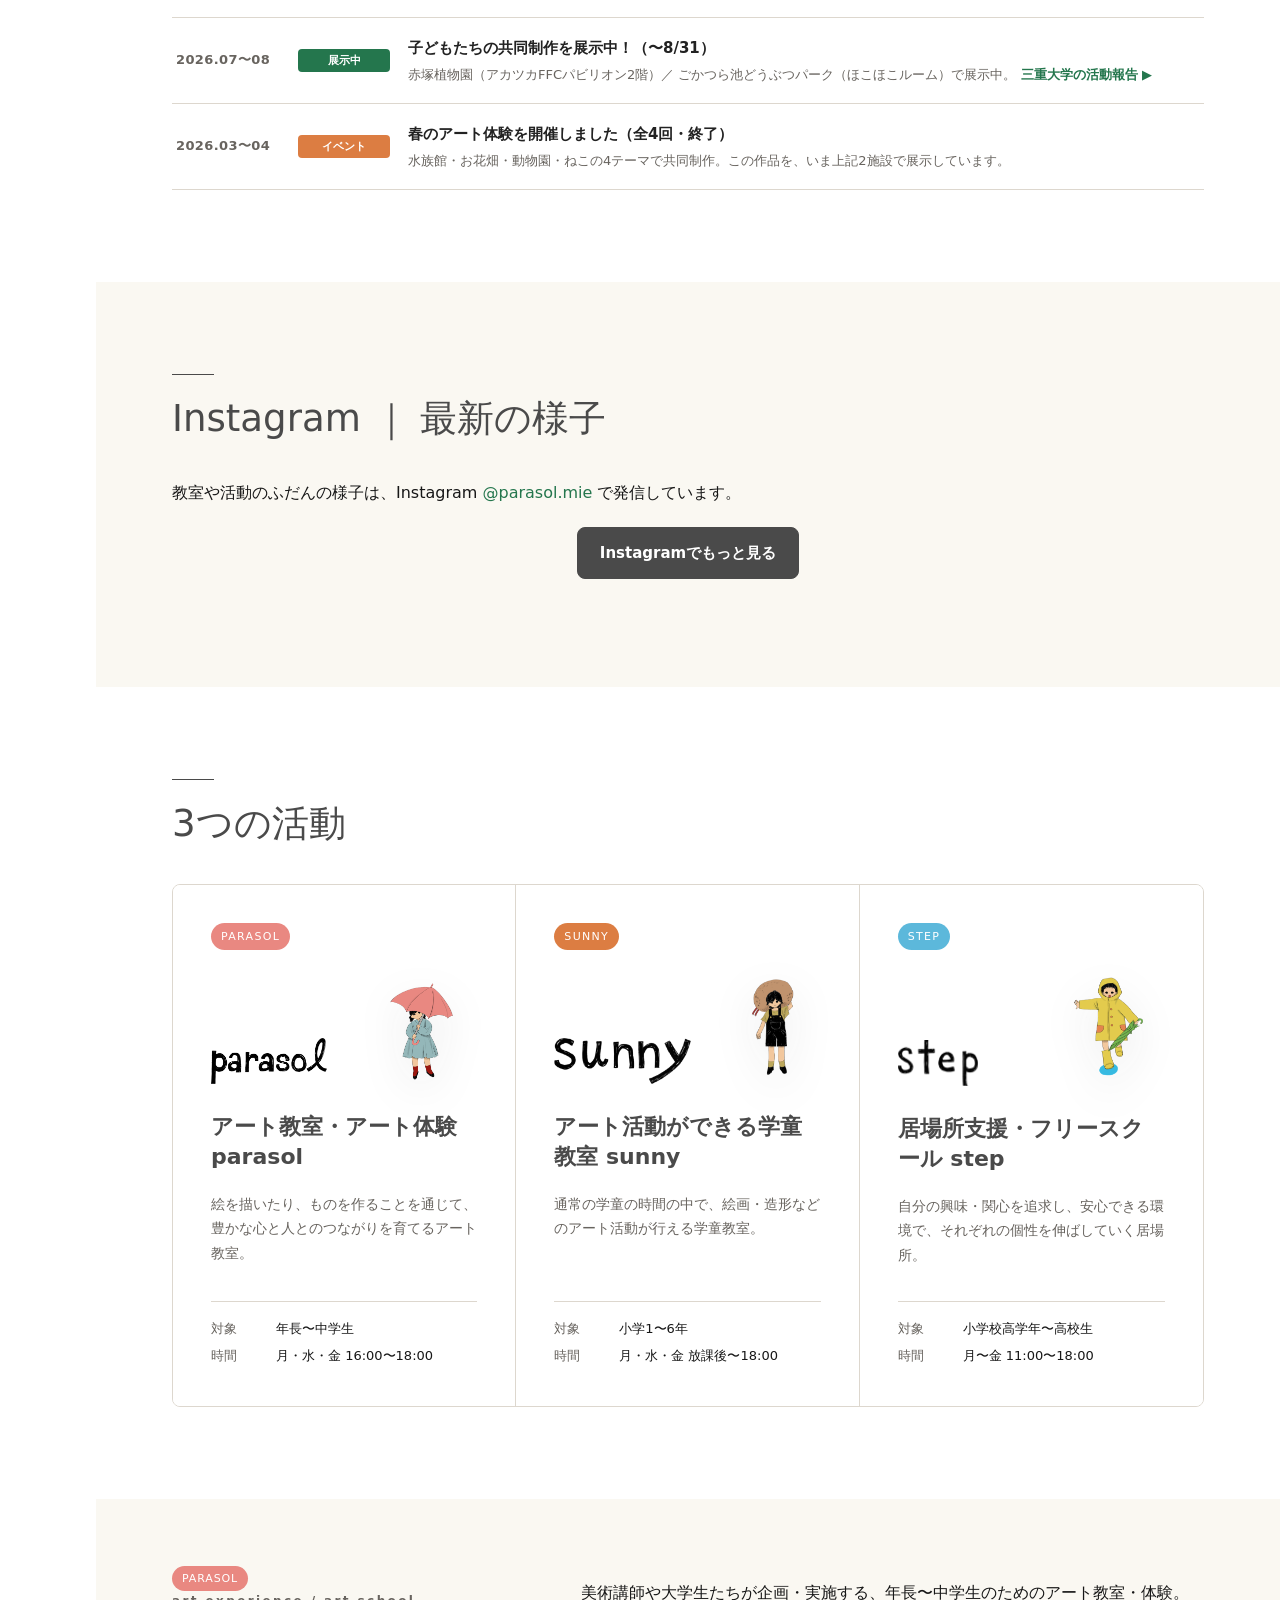
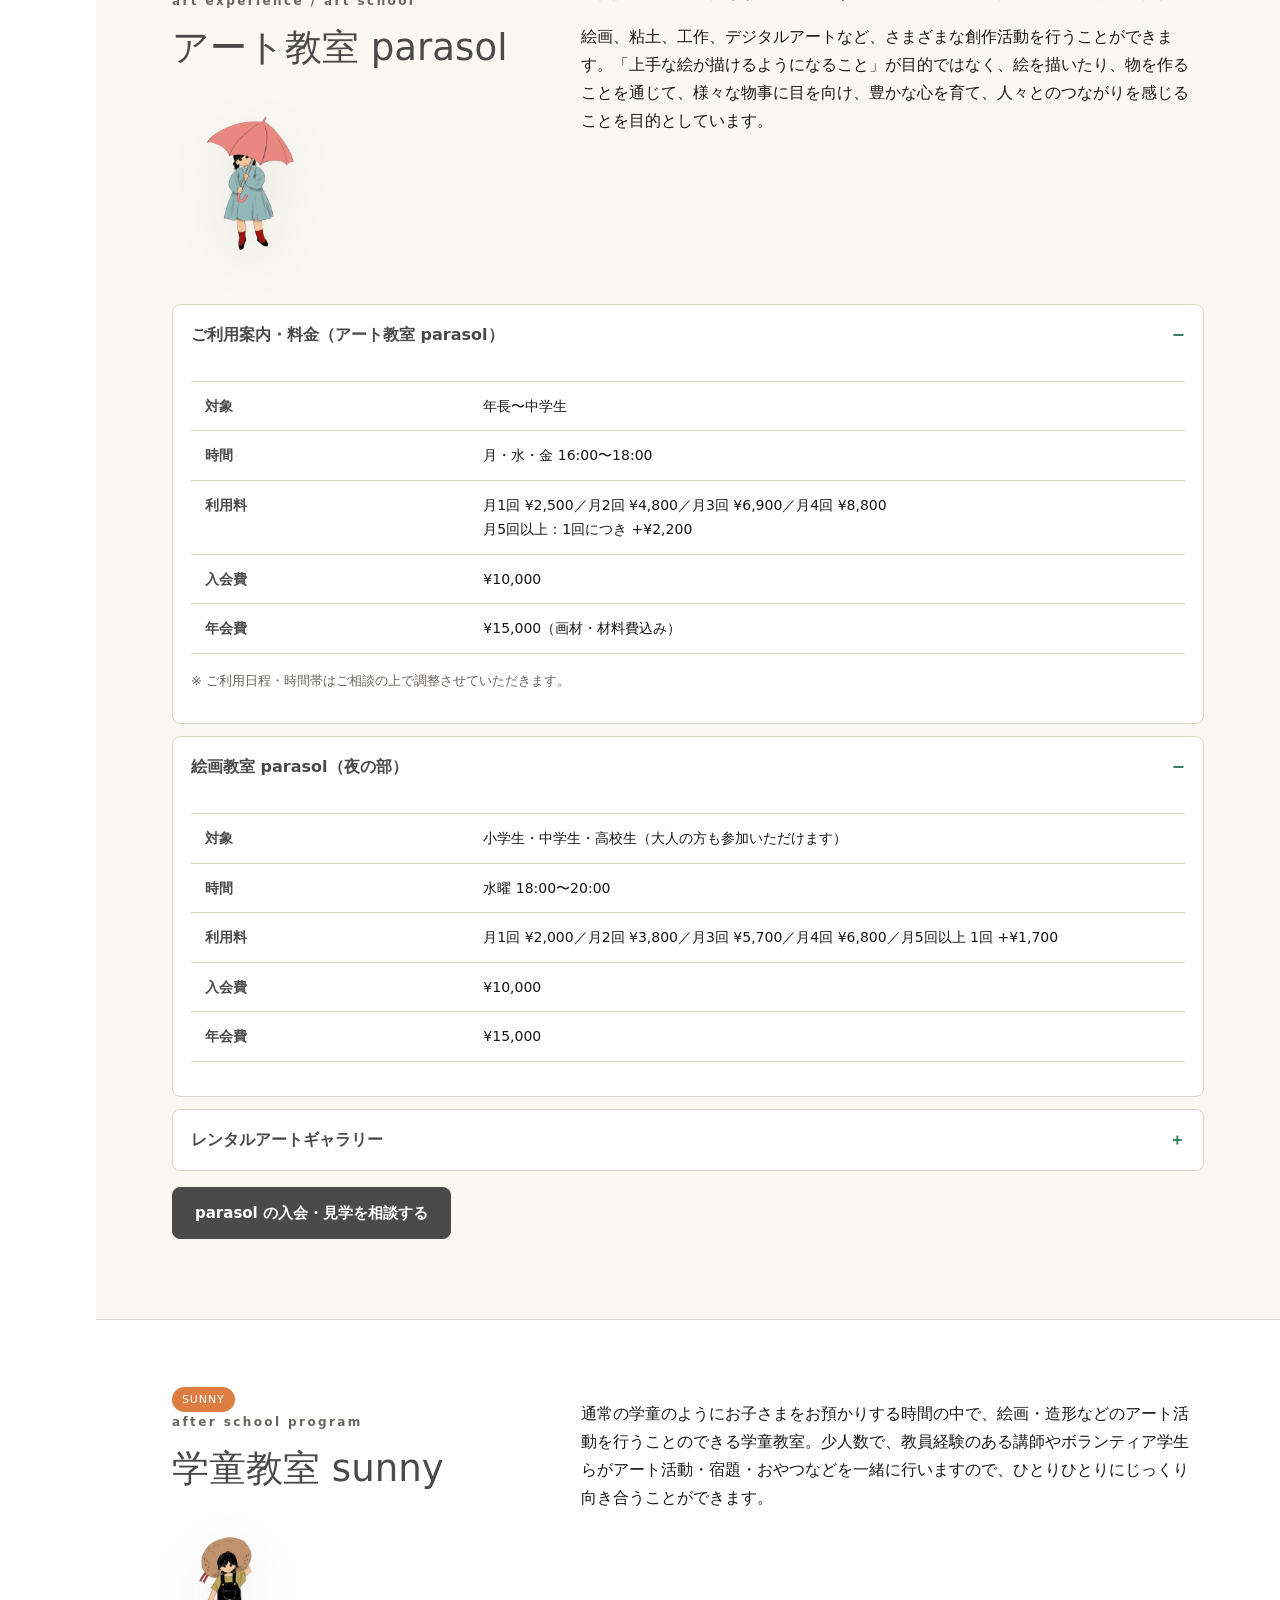
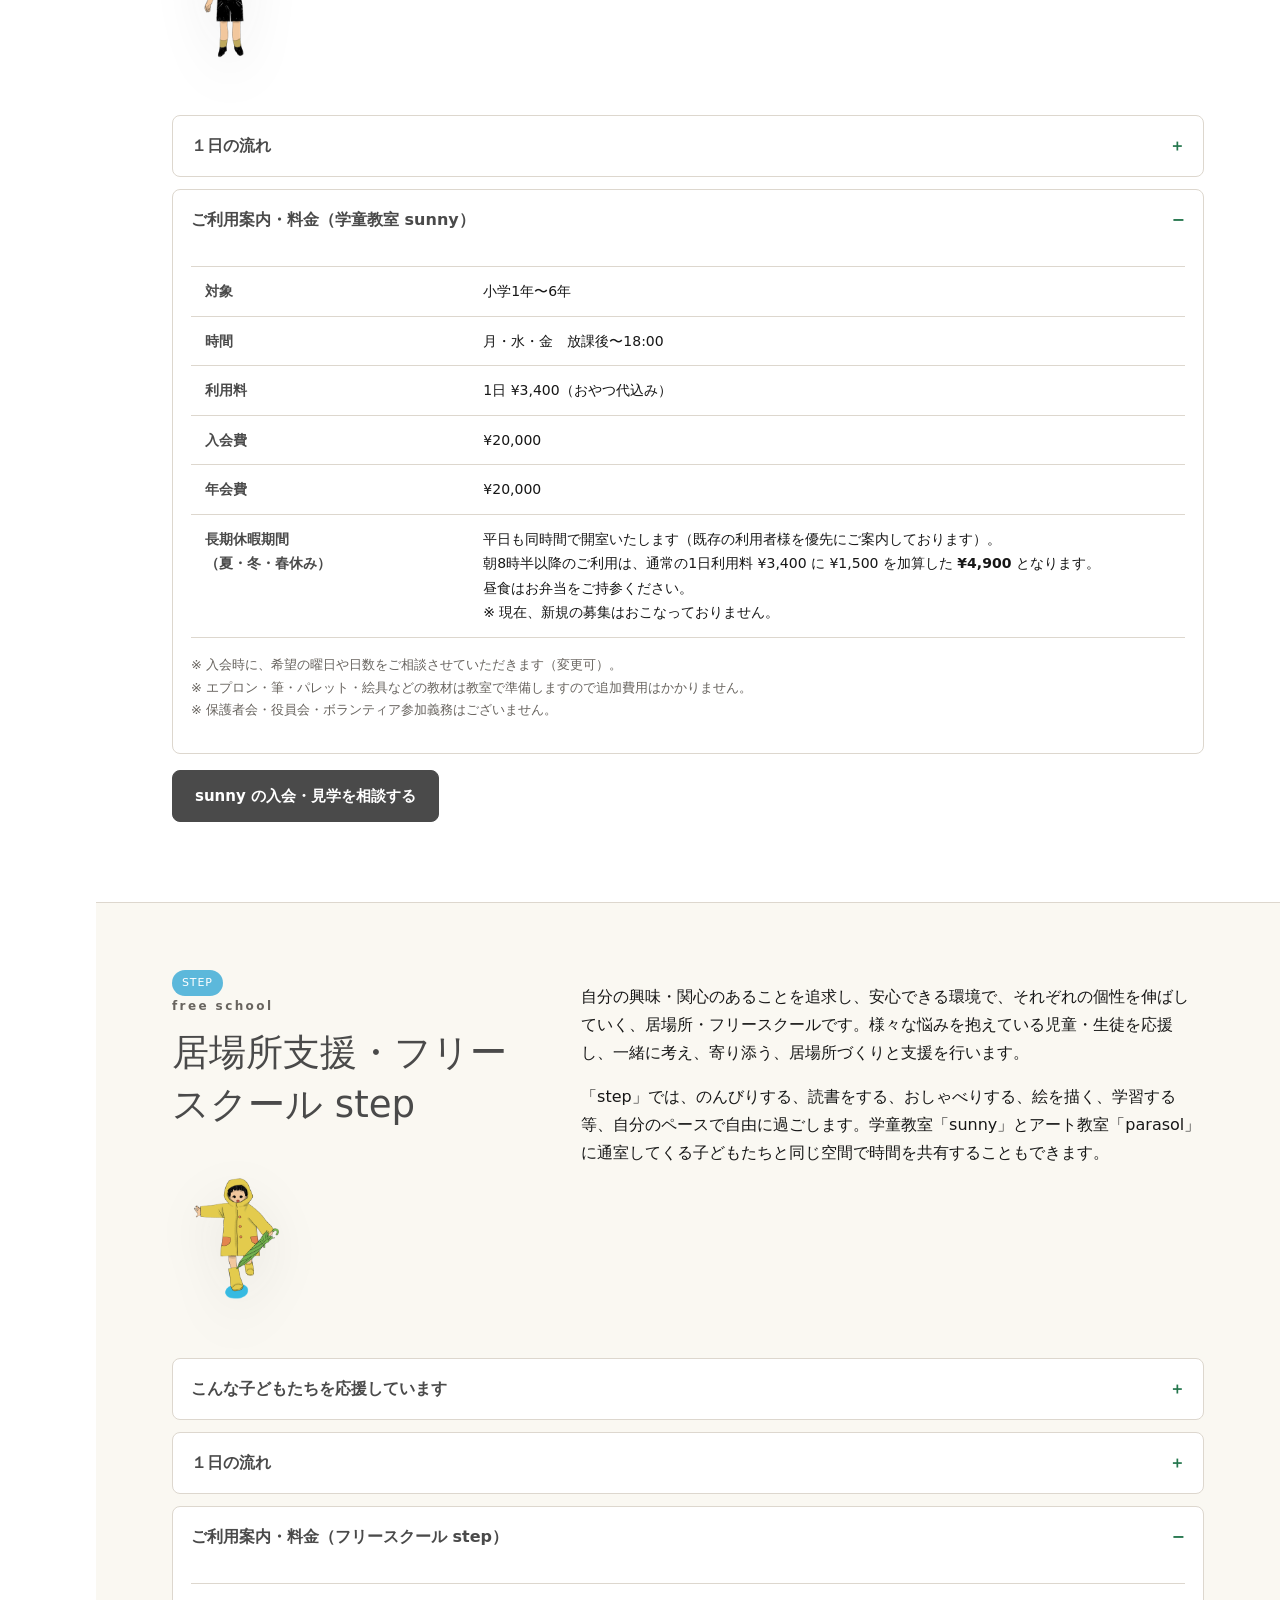
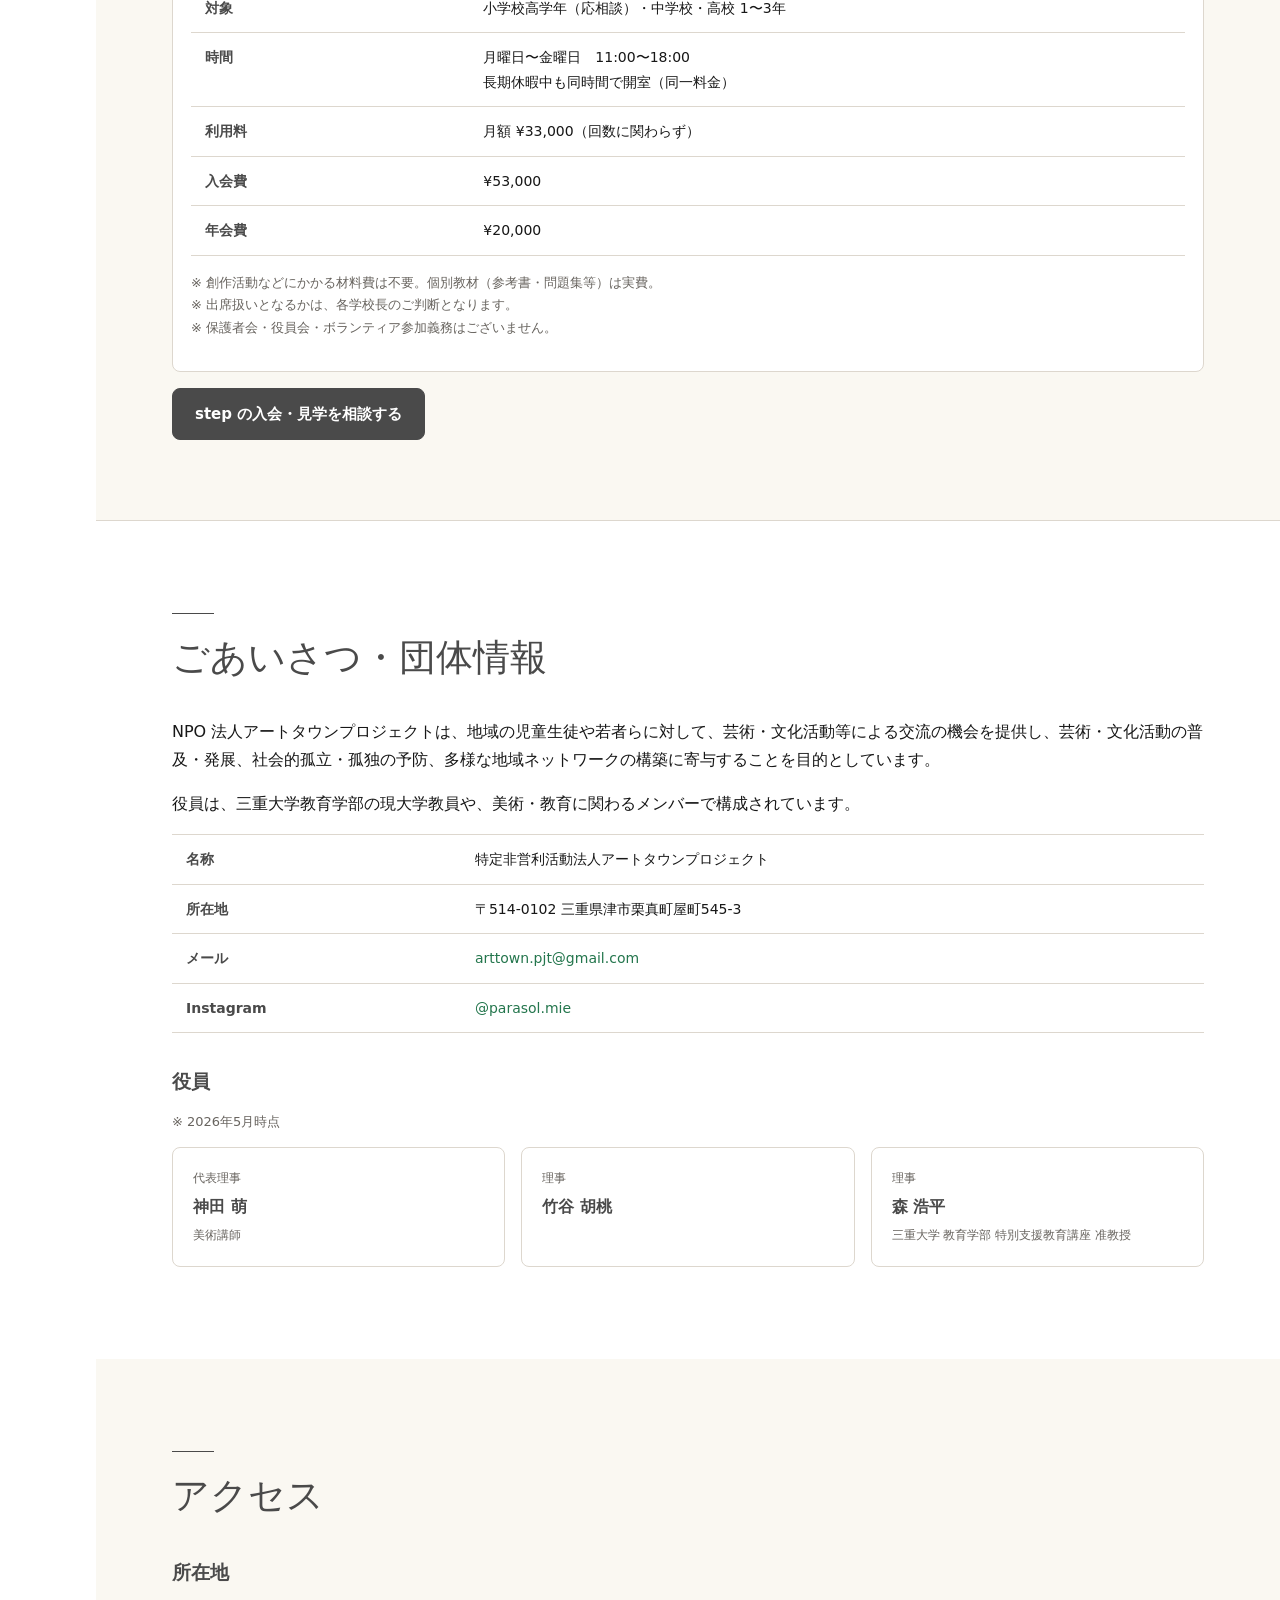
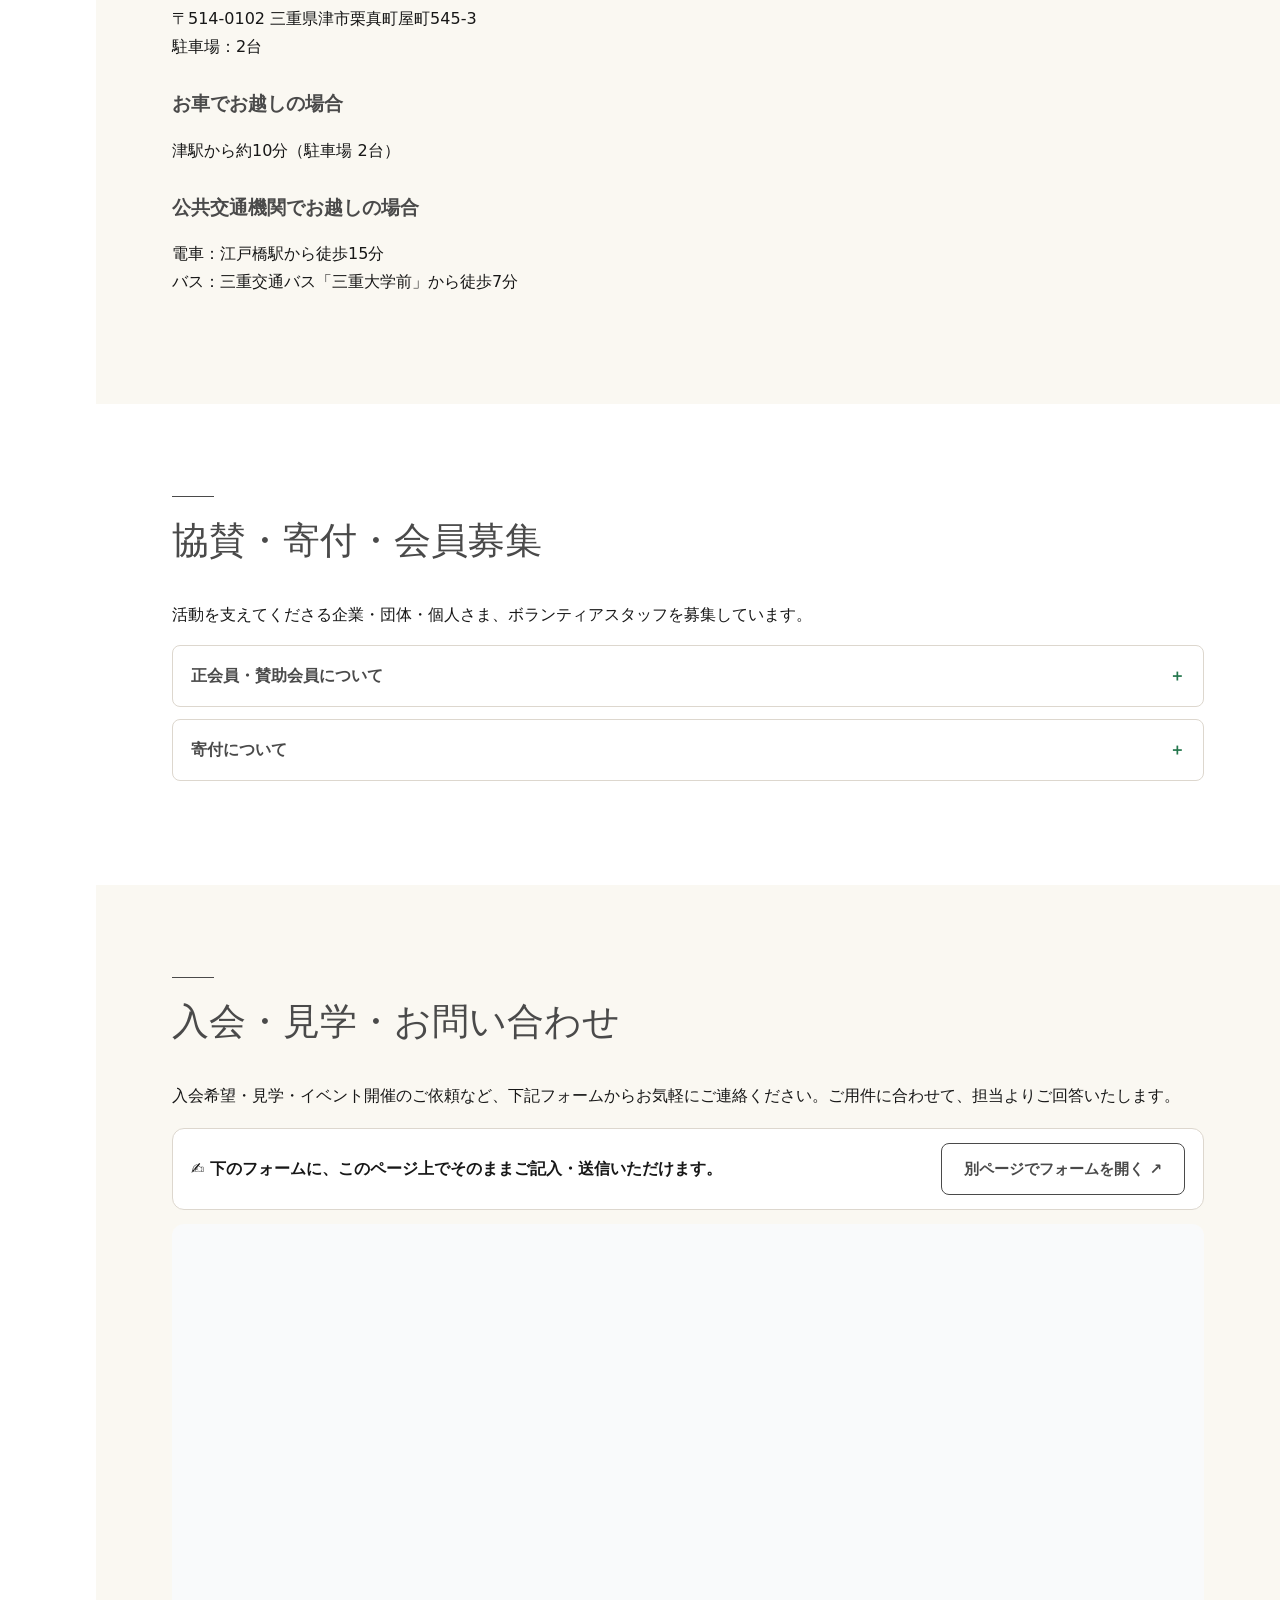
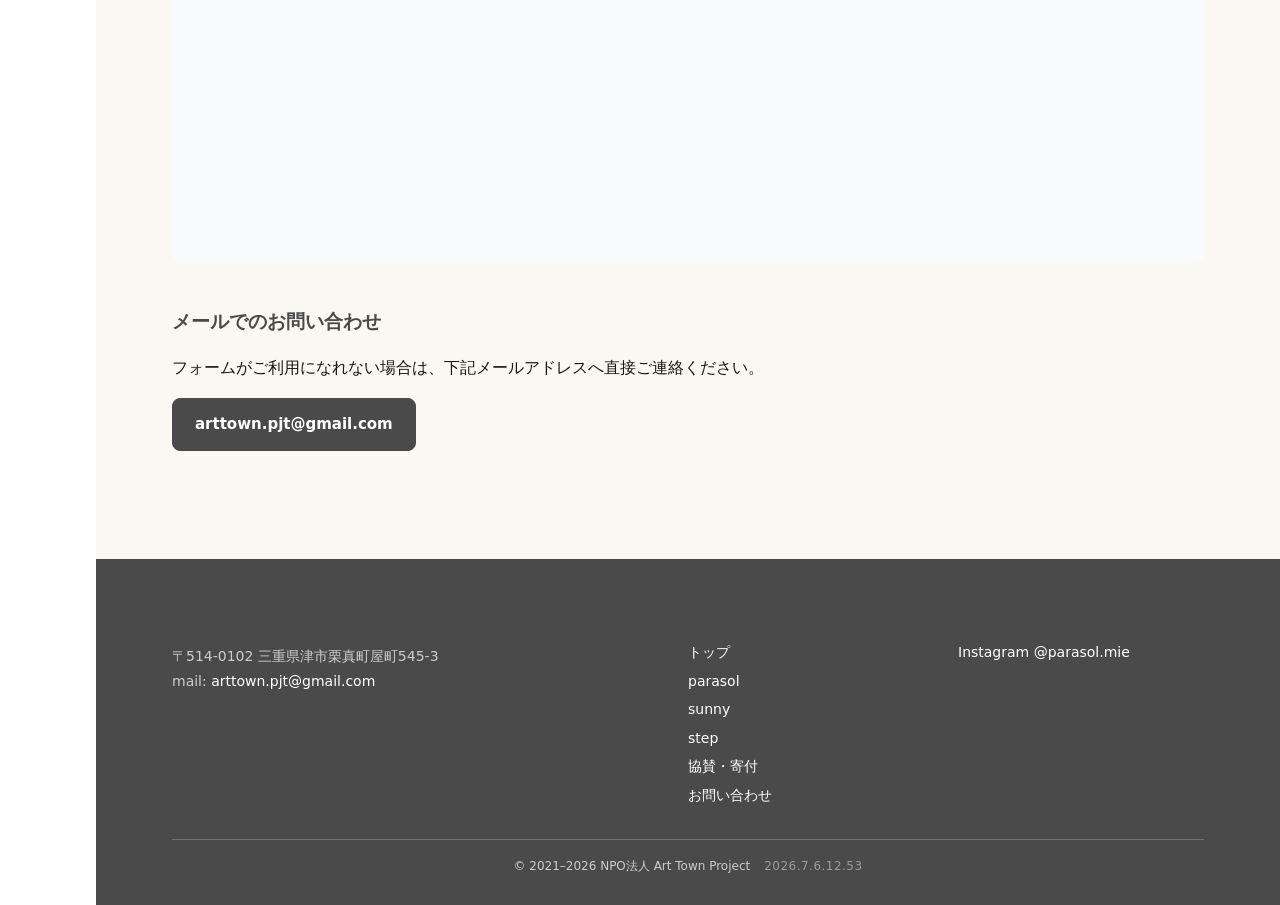
==== commit c136d77f: "トップに「お知らせ・トピックス」セクションを追加（夏のアート体験=募集終了・作品展示中・春のアート体験） - 夏のアート体験2026チラシを最上部に注目表示（募集終了リボン） - 赤塚植物園・ごかつら" ====
--- a/index.html
+++ b/index.html
@@ -117,6 +117,87 @@
   <a class="btn btn-primary" href="#contact">お問い合わせ</a>
 </div>
 
+<!-- ===== お知らせ・トピックス ===== -->
+<style>
+  #topics .topics-lead{color:var(--c-muted); font-size:15px; margin:0 0 26px;}
+  /* 最上部の注目：夏のアート体験 */
+  #topics .feature{
+    display:grid; grid-template-columns:260px 1fr; gap:26px; align-items:center;
+    border:1px solid var(--c-line); border-radius:8px; background:#fff; padding:22px; margin-bottom:28px;
+  }
+  #topics .feature .flyer{position:relative; border-radius:6px; overflow:hidden; border:1px solid var(--c-line);}
+  #topics .feature .flyer img{display:block; width:100%; height:auto; filter:grayscale(.3) brightness(.94);}
+  #topics .feature .ribbon{position:absolute; top:15px; left:-44px; transform:rotate(-45deg);
+    background:#b23b3b; color:#fff; font-weight:800; font-size:13px; letter-spacing:.06em; padding:6px 56px; box-shadow:0 2px 6px rgba(0,0,0,.25);}
+  #topics .feature h3{margin:0 0 6px; font-size:22px; color:var(--c-heading);}
+  #topics .feature .st{display:inline-block; font-size:12px; font-weight:800; border-radius:999px; padding:3px 12px; margin-left:10px; background:#f3e2e2; color:#b23b3b; vertical-align:3px;}
+  #topics .feature dl{display:grid; grid-template-columns:64px 1fr; gap:3px 12px; margin:12px 0 0; font-size:14px;}
+  #topics .feature dt{color:var(--c-muted); font-weight:700;}
+  #topics .feature dd{margin:0;}
+  #topics .feature p{margin:12px 0 0; font-size:14px; color:#333;}
+  /* 行リスト */
+  #topics .rows{border-top:1px solid var(--c-line);}
+  #topics .row{display:grid; grid-template-columns:104px 92px 1fr; gap:18px; align-items:center; padding:16px 4px; border-bottom:1px solid var(--c-line);}
+  #topics .row .date{color:var(--c-muted); font-size:13px; font-weight:700; letter-spacing:.03em;}
+  #topics .row .cat{display:inline-block; font-size:11px; font-weight:800; color:#fff; border-radius:4px; padding:2px 9px; text-align:center;}
+  #topics .row .cat.exhibit{background:var(--c-accent);}
+  #topics .row .cat.event{background:var(--c-sunny);}
+  #topics .row .ttl{font-size:15px; color:#222; font-weight:700;}
+  #topics .row .desc{font-size:13px; color:var(--c-muted); margin-top:2px;}
+  #topics .row .desc a{font-weight:700;}
+  @media(max-width:720px){
+    #topics .feature{grid-template-columns:1fr;}
+    #topics .row{grid-template-columns:84px 1fr; }
+    #topics .row .cat{grid-column:1 / -1; justify-self:start;}
+  }
+</style>
+<section id="topics">
+  <div class="container">
+    <h2 class="section-title">お知らせ・トピックス</h2>
+    <p class="topics-lead">イベントや、子どもたちの作品展示など、最新の活動をお伝えします。</p>
+
+    <!-- 最上部：夏のアート体験 -->
+    <div class="feature">
+      <div class="flyer">
+        <span class="ribbon">募集終了</span>
+        <img src="assets/img/flyer_natsu.png" alt="夏のアート体験 2026 チラシ">
+      </div>
+      <div class="feature-body">
+        <h3>夏のアート体験！2026<span class="st">募集は終了しました</span></h3>
+        <dl>
+          <dt>日時</dt><dd>2026年8月9日（日）10:00〜12:00</dd>
+          <dt>会場</dt><dd>三重大学教育学部イベントホール</dd>
+          <dt>内容</dt><dd>プラ板キーホルダー・ねん土で動物・缶バッジ・レジンのアクセサリー</dd>
+        </dl>
+        <p>三重大学のキャンパスで、いろんなアートを楽しむ体験イベントです。おかげさまで定員に達し、募集は終了いたしました。たくさんのお申し込みをありがとうございました。</p>
+      </div>
+    </div>
+
+    <!-- 他は行で -->
+    <div class="rows">
+      <div class="row">
+        <span class="date">2026.07〜08</span>
+        <span class="cat exhibit">展示中</span>
+        <span>
+          <span class="ttl">子どもたちの共同制作を展示中！（〜8/31）</span>
+          <div class="desc">赤塚植物園（アカツカFFCパビリオン2階）／ ごかつら池どうぶつパーク（ほこほこルーム）で展示中。
+          <a href="https://www.mie-u.ac.jp/news/topics/2026/07/post-4200.html" target="_blank" rel="noopener">三重大学の活動報告 ▶</a></div>
+        </span>
+      </div>
+      <div class="row">
+        <span class="date">2026.03〜04</span>
+        <span class="cat event">イベント</span>
+        <span>
+          <span class="ttl">春のアート体験を開催しました（全4回・終了）</span>
+          <div class="desc">水族館・お花畑・動物園・ねこの4テーマで共同制作。この作品を、いま上記2施設で展示しています。</div>
+        </span>
+      </div>
+    </div>
+
+  </div>
+</section>
+<!-- ===== お知らせ・トピックスここまで ===== -->
+
 <section id="instagram" class="alt">
   <div class="container">
     <h2 class="section-title">Instagram ｜ 最新の様子</h2>
